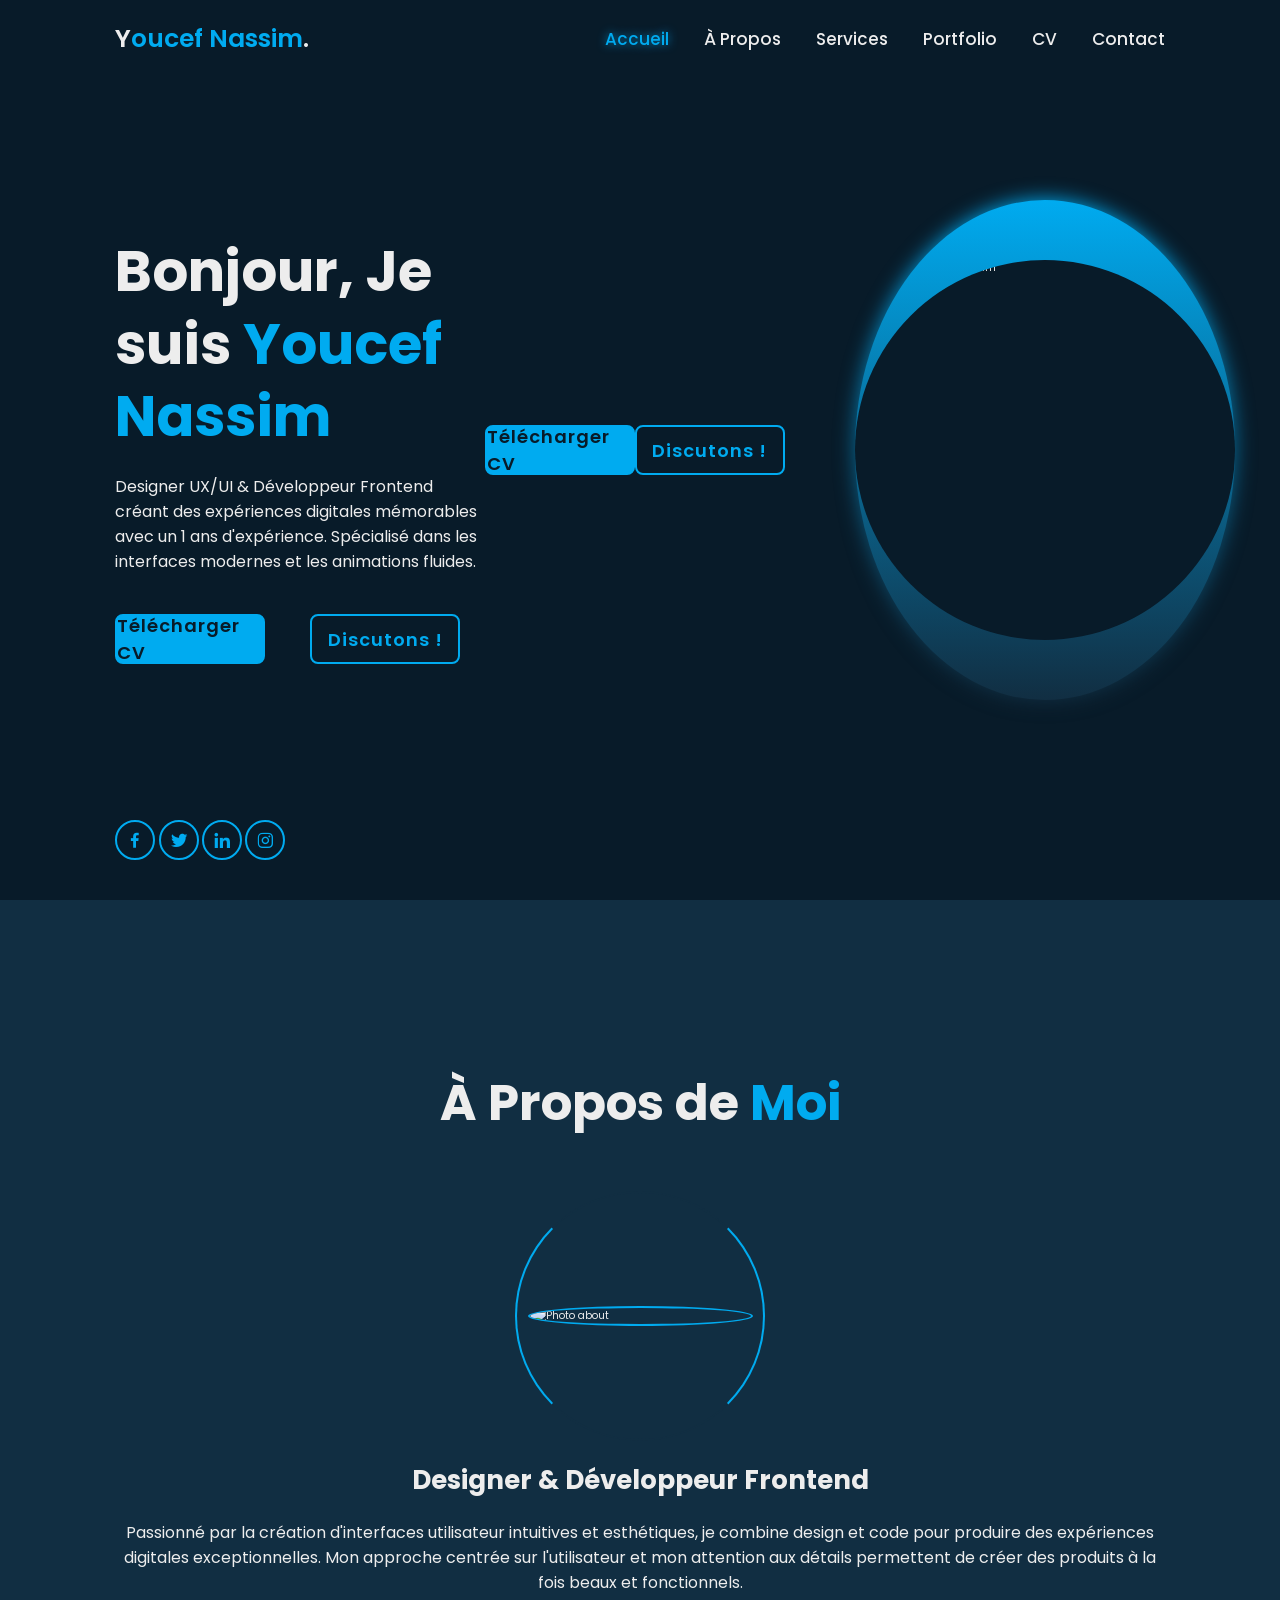
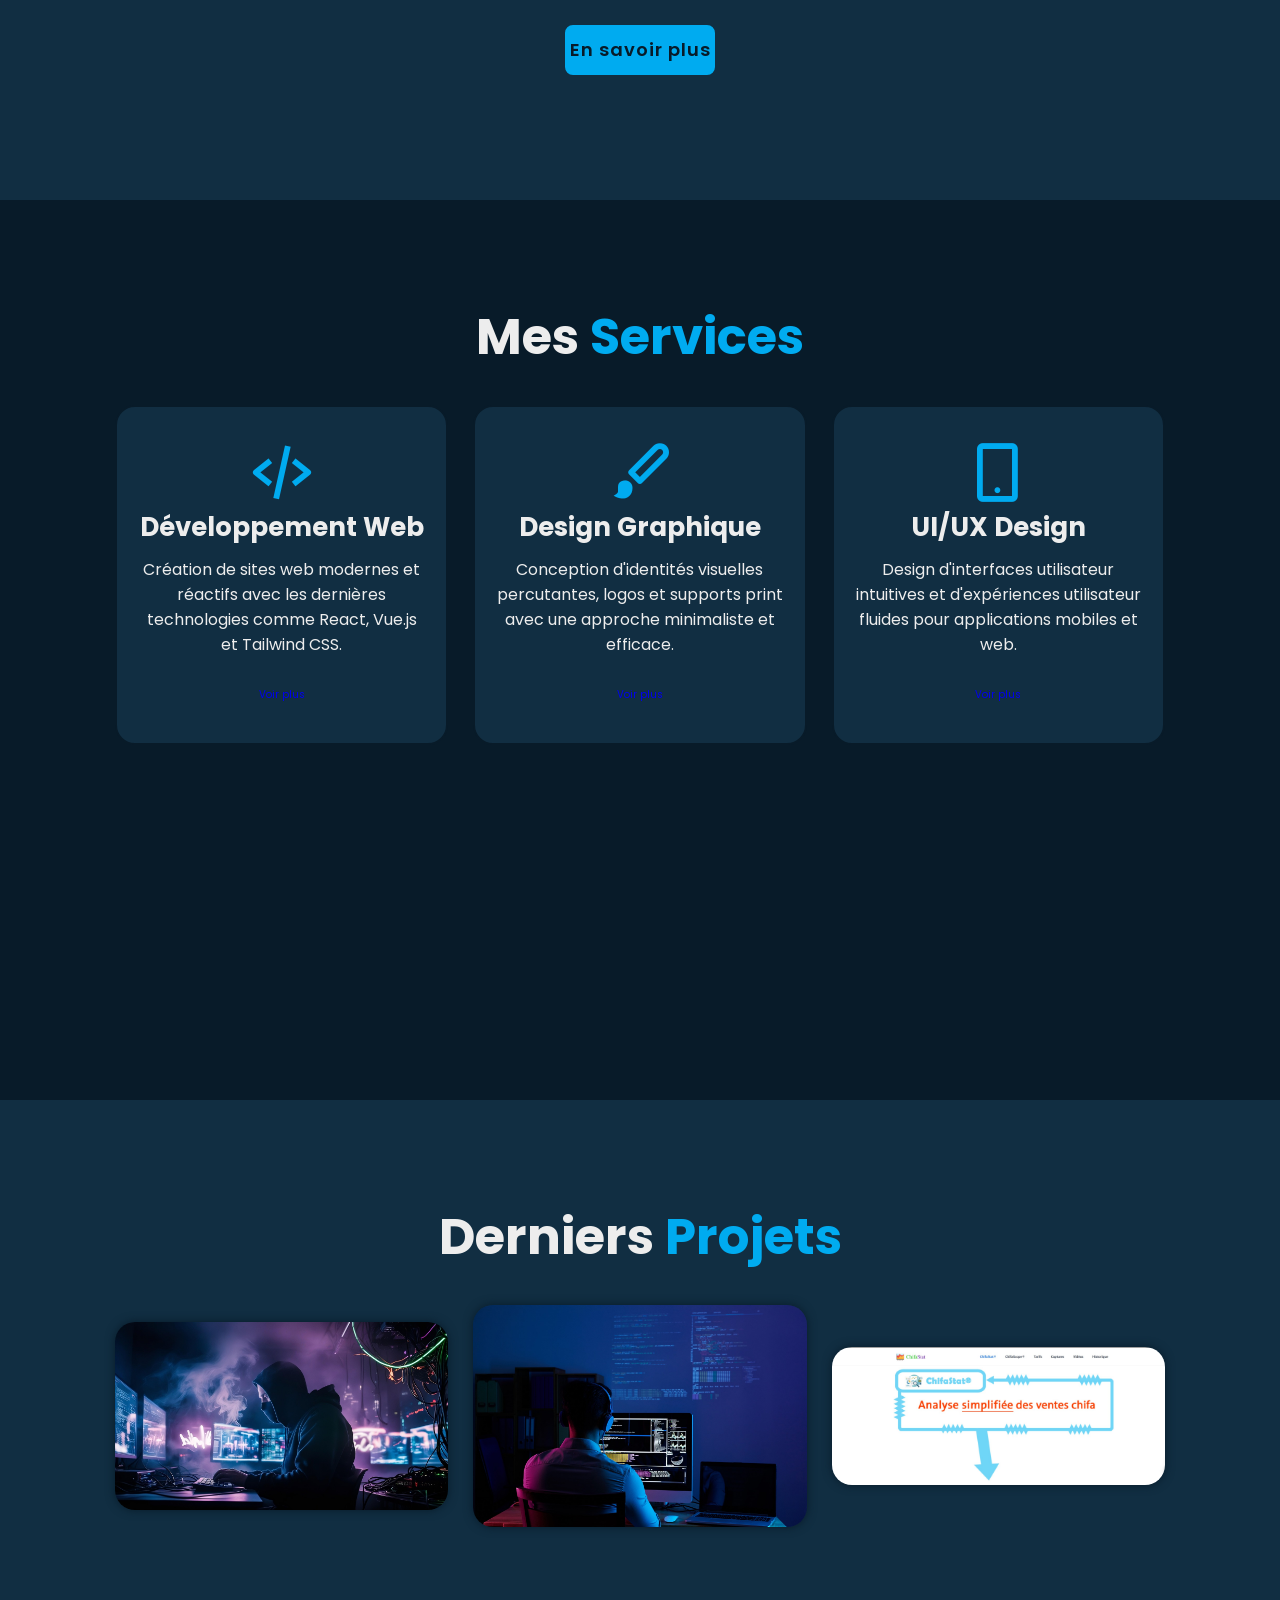
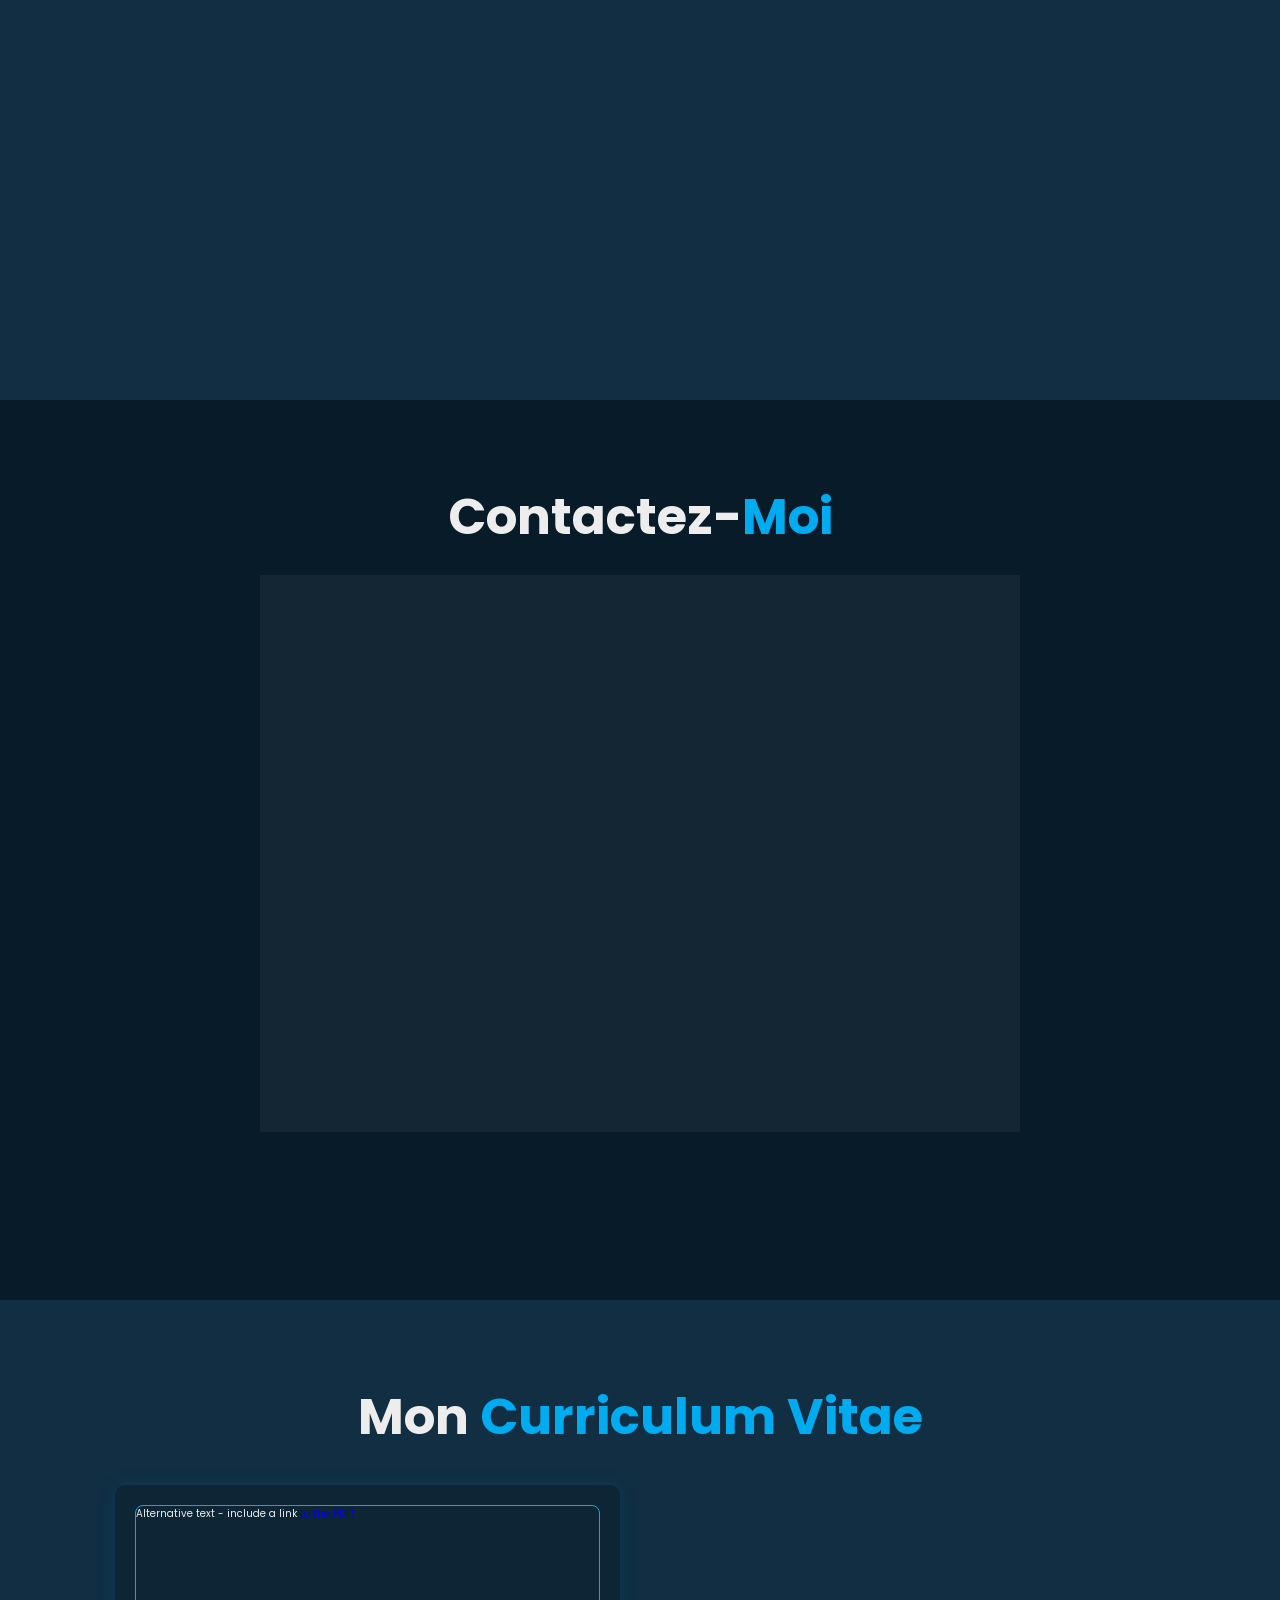
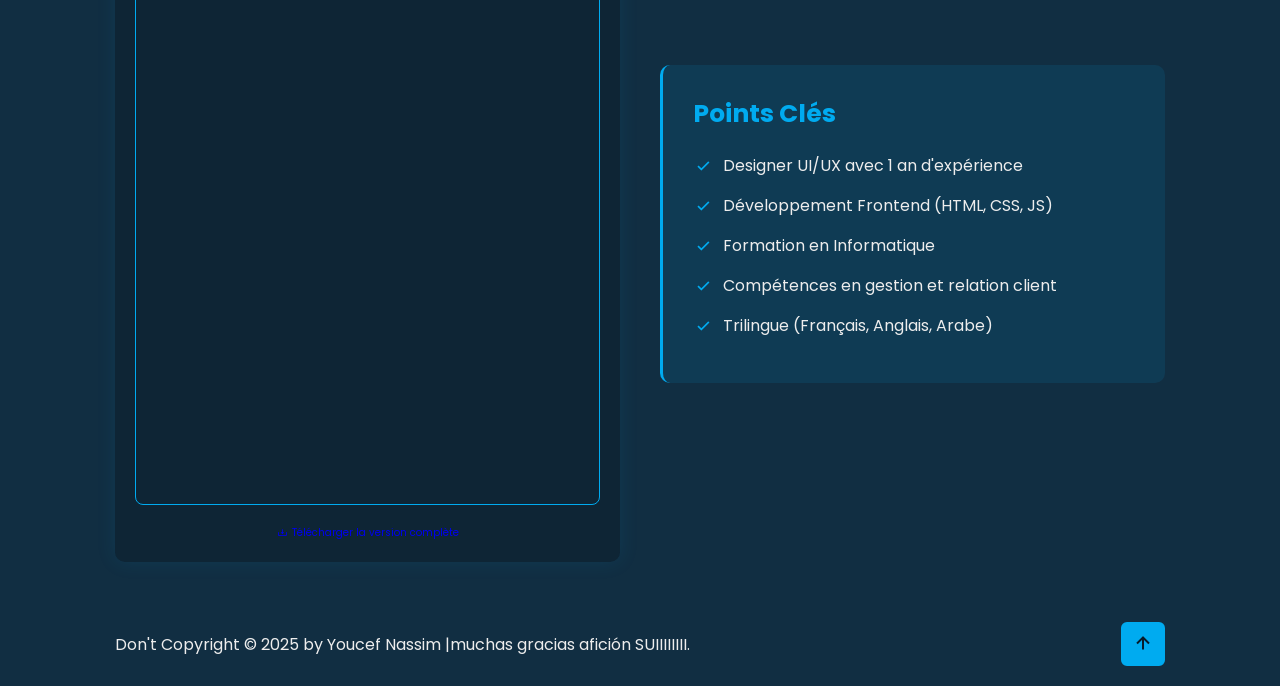
==== Portfolio5/index.html @ 8bac9954 "index.html" ====
<!DOCTYPE html>
<html lang="fr">
<head>
    <meta charset="UTF-8">
    <meta name="viewport" content="width=device-width, initial-scale=1.0">
    <title>Youcef Nassim | Portfolio Créatif</title>
    <link rel="stylesheet" href="https://unpkg.com/boxicons@2.1.4/css/boxicons.min.css">
    <link rel="stylesheet" href="style.css">
</head>
<body>
    <!-- Header -->
    <header class="header">
        <a href="#" class="logo">Y<span>oucef Nassim</span>.</a>

        <i class='bx bx-menu' id="menu-icon"></i>

        <nav class="navbar">
            <a href="#home" class="active">Accueil</a>
            <a href="#about">À Propos</a>
            <a href="#services">Services</a>
            <a href="#portfolio">Portfolio</a>
            <a href="#cv">CV</a>
            <a href="#contact">Contact</a>
        </nav>
    </header>

    <!-- Section Accueil -->
    <section class="home" id="home">
        <div class="home-content">
            <h1>Bonjour, Je suis <span>Youcef Nassim</span></h1>
            <div class="text-animate">
                <h3><span class="multiple-text"></span></h3>
            </div>
            <p>Designer UX/UI & Développeur Frontend créant des expériences digitales mémorables avec un 1 ans d'expérience. Spécialisé dans les interfaces modernes et les animations fluides.</p>
            
            <div class="btn-box">
                <a href="img/CV_Youcef_Nassim.pdf" download class="btn">Télécharger CV</a>
                <a href="#contact" class="btn">Discutons !</a>
            </div>
        </div>

       <div class="btn-box">
                <a href="#" class="btn">Télécharger CV</a>
                <a href="#contact" class="btn">Discutons !</a>
            </div>
        </div>

        <div class="home-sci">
            <a href="https://web.facebook.com/yusuf.nassim.2025/" target="_blank" rel="noopener noreferrer"><i class='bx bxl-facebook'></i></a>
            <a href="https://x.com/youcef5nassim?t=jWttkvWmE7Of-_HBeMR76Q&s=09" target="_blank" rel="noopener noreferrer"><i class='bx bxl-twitter'></i></a>
            <a href="https://www.linkedin.com/in/youcef-nassim-ben-maamar-791244219/" target="_blank" rel="noopener noreferrer"><i class='bx bxl-linkedin'></i></a>
            <a href="https://www.instagram.com/yusuf_5_nassim/" target="_blank" rel="noopener noreferrer"><i class='bx bxl-instagram'></i></a>
        </div>


        <div class="home-img">
            <div class="glowing-circle">
                <span></span>
                <span></span>
                <div class="image">
                    <img src="assets/m1.png" alt="Photo de Youcef Nassim">
                <div>
            </div>
        </div>
    </section>

    <!-- Section À Propos -->
    <section class="about" id="about">
        <h2 class="heading">À Propos de <span>Moi</span></h2>

        <div class="about-img">
            <img src="mon-profile.png" alt="Photo about">
            <span class="circle-spin"></span>
        </div>

        <div class="about-content">
            <h3>Designer & Développeur Frontend</h3>
            <p>Passionné par la création d'interfaces utilisateur intuitives et esthétiques, je combine design et code pour produire des expériences digitales exceptionnelles. Mon approche centrée sur l'utilisateur et mon attention aux détails permettent de créer des produits à la fois beaux et fonctionnels.</p>
            
            <div class="btn-box btns">
                <a href="#" class="btn">En savoir plus</a>
            </div>
        </div>
    </section>

    <!-- Section Services -->
    <section class="services" id="services">
        <h2 class="heading">Mes <span>Services</span></h2>

        <div class="services-container">
            <div class="services-box">
                <i class='bx bx-code-alt'></i>
                <h3>Développement Web</h3>
                <p>Création de sites web modernes et réactifs avec les dernières technologies comme React, Vue.js et Tailwind CSS.</p>
                <a href="#" class="btn">Voir plus</a>
            </div>

            <div class="services-box">
                <i class='bx bxs-paint'></i>
                <h3>Design Graphique</h3>
                <p>Conception d'identités visuelles percutantes, logos et supports print avec une approche minimaliste et efficace.</p>
                <a href="#" class="btn">Voir plus</a>
            </div>

            <div class="services-box">
                <i class='bx bx-mobile-alt'></i>
                <h3>UI/UX Design</h3>
                <p>Design d'interfaces utilisateur intuitives et d'expériences utilisateur fluides pour applications mobiles et web.</p>
                <a href="#" class="btn">Voir plus</a>
            </div>
        </div>
    </section>

    <!-- Section Portfolio -->
    <section class="portfolio" id="portfolio">
        <h2 class="heading">Derniers <span>Projets</span></h2>

        <div class="portfolio-container">
            <div class="portfolio-box">
                <img src="img/2.jpg" alt="Projet 1">
                <div class="portfolio-layer">
                    <h4>Hacker</h4>
                    
                    <a href="#"><i class='bx bx-link-external'></i></a>
                </div>
            </div>

            <div class="portfolio-box">
                <img src="img/3.jpg" alt="Projet 2">
                <div class="portfolio-layer">
                    <h4>Cyber sécurité </h4>
                    <p>photo d'une étude la Cyber sécurité </p>
                    <a href="#"><i class='bx bx-link-external'></i></a>
                </div>
            </div>

            <div class="portfolio-box">
                <img src="img/6.jpg" alt="Projet 3">
                <div class="portfolio-layer">
                    <h4>Chifa stat</h4>
                    <p>Logiciel du getion du stock des produit pharmaceutique.</p>
                    <a href="#"><i class='bx bx-link-external'></i></a>
                </div>
            </div>
        </div>
    </section>

 <!-- Section Contact -->
<section class="contact" id="contact">
    <h2 class="heading">Contactez-<span>Moi</span></h2>

    <form action="#">
        <div class="input-box">
            <div class="input-field">
                <i class='bx bx-user'></i>
                <input type="text" placeholder="Nom Complet" required>
            </div>
            
            <div class="input-field">
                <i class='bx bx-phone'></i>
                <input type="tel" placeholder="Numéro Téléphone">
            </div>
            
            <div class="input-field">
                <i class='bx bx-envelope'></i>
                <input type="email" placeholder="Adresse Email" required>
            </div>
            
            <div class="input-field">
                <i class='bx bx-edit-alt'></i>
                <input type="text" placeholder="Sujet du Message">
            </div>
        </div>

        <div class="textarea-field">
            <i class='bx bx-message-dots'></i>
            <textarea placeholder="Votre Message..." required></textarea>
        </div>

        <div class="btn-box">
            <button type="submit" class="btn">Envoyer Message</button>
        </div>
    </form>
</section>
<!-- Section CV -->
<section class="cv" id="cv">
    <h2 class="heading">Mon <span>Curriculum Vitae</span></h2>
    
    <div class="cv-container">
        <div class="cv-preview">
            <div class="pdf-container">
                <object data="img/CV_Youcef_Nassim.pdf" type="application/pdf" width="100%" height="600px">
                    <p>Alternative text - include a link <a href="img/CV_Youcef_Nassim.pdf">to the PDF!</a></p>
                </object>
            </div>
            <div class="cv-download">
                <a href="img/CV_Youcef_Nassim.pdf" download="CV_Youcef_Nassim.pdf" class="btn">
                    <i class='bx bx-download'></i> Télécharger la version complète
                </a>
            </div>
        </div>
        
        <div class="cv-highlights">
            <h3>Points Clés</h3>
            <ul>
                <li><i class='bx bx-check'></i> Designer UI/UX avec 1 an d'expérience</li>
                <li><i class='bx bx-check'></i> Développement Frontend (HTML, CSS, JS)</li>
                <li><i class='bx bx-check'></i> Formation en Informatique</li>
                <li><i class='bx bx-check'></i> Compétences en gestion et relation client</li>
                <li><i class='bx bx-check'></i> Trilingue (Français, Anglais, Arabe)</li>
            </ul>
        </div>
    </div>
</section>
    <!-- Footer -->
    <footer class="footer">
        <div class="footer-text">
            <p>Don't Copyright &copy; 2025 by Youcef Nassim |muchas gracias afición SUIIIIIIII.</p>
        </div>

        <div class="footer-iconTop">
            <a href="#"><i class='bx bx-up-arrow-alt'></i></a>
        </div>
    </footer>

    <script src="https://unpkg.com/typed.js@2.0.16/dist/typed.umd.js"></script>
    <script src="script.js"></script>
</body>
</html>
---- Portfolio5/style.css ----
/* Importations & Variables */
@import url('https://fonts.googleapis.com/css2?family=Poppins:wght@300;400;500;600;700;800;900&display=swap');

:root {
    --bg-color: #081b29;
    --second-bg-color: #112e42;
    --text-color: #ededed;
    --main-color: #00abf0;
    --neon-effect: 0 0 10px rgba(0, 171, 240, 0.8);
}

* {
    margin: 0;
    padding: 0;
    box-sizing: border-box;
    font-family: 'Poppins', sans-serif;
    text-decoration: none;
    list-style: none;
    scroll-behavior: smooth;
}

html {
    font-size: 62.5%;
    overflow-x: hidden;
}

body {
    background: var(--bg-color);
    color: var(--text-color);
}

/* Header */
.header {
    position: fixed;
    top: 0;
    left: 0;
    width: 100%;
    padding: 2rem 9%;
    background: transparent;
    display: flex;
    justify-content: space-between;
    align-items: center;
    z-index: 100;
    transition: .3s;
}

.header.sticky {
    background: var(--bg-color);
    box-shadow: 0 .1rem 1rem rgba(0, 0, 0, .2);
}

.logo {
    font-size: 2.5rem;
    color: var(--text-color);
    font-weight: 600;
}

.logo span {
    color: var(--main-color);
}

.navbar {
    display: flex;
    gap: 3.5rem;
}

.navbar a {
    font-size: 1.7rem;
    color: var(--text-color);
    font-weight: 500;
    transition: .3s;
}

.navbar a:hover,
.navbar a.active {
    color: var(--main-color);
    text-shadow: var(--neon-effect);
}

#menu-icon {
    font-size: 3.6rem;
    color: var(--text-color);
    cursor: pointer;
    display: none;
}

/* Section Accueil */
.home {
    display: flex;
    align-items: center;
    padding: 0 9%;
    min-height: 100vh;
    background: url('assets/home-bg.jpg') no-repeat;
    background-size: cover;
    background-position: center;
}

.home-content {
    max-width: 60rem;
    z-index: 99;
}

.home-content h1 {
    font-size: 5.6rem;
    font-weight: 700;
    line-height: 1.3;
}

.home-content h1 span {
    color: var(--main-color);
}

.text-animate {
    position: relative;
    width: 32.8rem;
}

.text-animate h3 {
    font-size: 3.2rem;
    font-weight: 700;
    color: transparent;
    -webkit-text-stroke: .7px var(--main-color);
}

.home-content p {
    font-size: 1.6rem;
    margin: 2rem 0 4rem;
}

.btn-box {
    position: relative;
    display: flex;
    justify-content: space-between;
    width: 34.5rem;
    height: 5rem;
}

.btn-box .btn {
    position: relative;
    display: inline-flex;
    justify-content: center;
    align-items: center;
    width: 15rem;
    height: 100%;
    background: var(--main-color);
    border: .2rem solid var(--main-color);
    border-radius: .8rem;
    font-size: 1.8rem;
    font-weight: 600;
    letter-spacing: .1rem;
    color: var(--bg-color);
    z-index: 1;
    overflow: hidden;
    transition: .5s;
}

.btn-box .btn:hover {
    color: var(--main-color);
}

.btn-box .btn:nth-child(2) {
    background: transparent;
    color: var(--main-color);
}

.btn-box .btn:nth-child(2):hover {
    color: var(--bg-color);
}

.btn-box .btn:nth-child(2)::before {
    background: var(--main-color);
}

.btn-box .btn::before {
    content: '';
    position: absolute;
    top: 0;
    left: 0;
    width: 0;
    height: 100%;
    background: var(--bg-color);
    z-index: -1;
    transition: .5s;
}

.btn-box .btn:hover::before {
    width: 100%;
}

.home-sci {
    position: absolute;
    bottom: 4rem;
    width: 170px;
    display: flex;
    justify-content: space-between;
}

.home-sci a {
    position: relative;
    display: inline-flex;
    justify-content: center;
    align-items: center;
    width: 40px;
    height: 40px;
    background: transparent;
    border: .2rem solid var(--main-color);
    border-radius: 50%;
    font-size: 20px;
    color: var(--main-color);
    z-index: 1;
    overflow: hidden;
    transition: .5s;
}

.home-sci a:hover {
    color: var(--bg-color);
}

.home-sci a::before {
    content: '';
    position: absolute;
    top: 0;
    left: 0;
    width: 0;
    height: 100%;
    background: var(--main-color);
    z-index: -1;
    transition: .5s;
}

.home-sci a:hover::before {
    width: 100%;
}

.home-img {
    position: relative;
    right: -7rem;
    width: 500px;
    height: 500px;
    border-radius: 50%;
    display: flex;
    justify-content: center;
    align-items: center;
}

.home-img .glowing-circle {
    position: relative;
    width: 100%;
    height: 100%;
    border-radius: 50%;
    display: flex;
    justify-content: center;
    align-items: center;
}

.home-img .glowing-circle::after {
    content: '';
    position: absolute;
    width: 380px;
    height: 380px;
    background: var(--bg-color);
    border-radius: 50%;
}

.glowing-circle span {
    position: absolute;
    width: 100%;
    height: 100%;
    background: linear-gradient(var(--main-color), var(--second-bg-color));
    border-radius: 50%;
    animation: rotate 4s linear infinite;
}

.glowing-circle span:nth-child(1) {
    filter: blur(10px);
}

@keyframes rotate {
    0% {
        transform: rotate(0deg);
    }
    100% {
        transform: rotate(360deg);
    }
}

.image {
    position: relative;
    width: 380px;
    height: 380px;
    border-radius: 50%;
    z-index: 1;
    overflow: hidden;
}

.image img {
    position: absolute;
    top: 0;
    left: 0;
    width: 100%;
    height: 100%;
    object-fit: cover;
}

/* Sections communes */
section {
    min-height: 100vh;
    padding: 10rem 9% 2rem;
}

.heading {
    font-size: 5rem;
    margin-bottom: 3rem;
    text-align: center;
}

.heading span {
    color: var(--main-color);
}

/* Section À Propos */
.about {
    display: flex;
    justify-content: center;
    align-items: center;
    flex-direction: column;
    gap: 2rem;
    background: var(--second-bg-color);
    padding-bottom: 6rem;
}

.about-img {
    position: relative;
    width: 25rem;
    height: 25rem;
    border-radius: 50%;
    display: flex;
    justify-content: center;
    align-items: center;
}

.about-img img {
    width: 90%;
    border-radius: 50%;
    border: .2rem solid var(--main-color);
}

.about-img .circle-spin {
    position: absolute;
    top: 50%;
    left: 50%;
    transform: translate(-50%, -50%) rotate(0);
    width: 100%;
    height: 100%;
    border-radius: 50%;
    border-top: .2rem solid var(--second-bg-color);
    border-bottom: .2rem solid var(--second-bg-color);
    border-left: .2rem solid var(--main-color);
    border-right: .2rem solid var(--main-color);
    animation: aboutSpinner 8s linear infinite;
}

@keyframes aboutSpinner {
    100% {
        transform: translate(-50%, -50%) rotate(360deg);
    }
}

.about-content {
    text-align: center;
}

.about-content h3 {
    font-size: 2.6rem;
}

.about-content p {
    font-size: 1.6rem;
    margin: 2rem 0 3rem;
}

.btn-box.btns {
    display: inline-block;
    width: 15rem;
}

/* Section Services */
.services {
    background: var(--bg-color);
}

.services-container {
    display: grid;
    grid-template-columns: repeat(3, 1fr);
    align-items: center;
    gap: 2.5rem;
}

.services-box {
    background: var(--second-bg-color);
    padding: 3rem 2rem 4rem;
    border-radius: 2rem;
    text-align: center;
    border: .2rem solid var(--bg-color);
    transition: .5s ease;
}

.services-box:hover {
    border-color: var(--main-color);
    transform: scale(1.02);
}

.services-box i {
    font-size: 7rem;
    color: var(--main-color);
}

.services-box h3 {
    font-size: 2.6rem;
}

.services-box p {
    font-size: 1.6rem;
    margin: 1rem 0 3rem;
}

/* Section Portfolio */
.portfolio {
    background: var(--second-bg-color);
}

.portfolio-container {
    display: grid;
    grid-template-columns: repeat(3, 1fr);
    align-items: center;
    gap: 2.5rem;
}

.portfolio-box {
    position: relative;
    border-radius: 2rem;
    box-shadow: 0 0 1rem var(--bg-color);
    overflow: hidden;
    display: flex;
}

.portfolio-box img {
    width: 100%;
    transition: .5s ease;
}

.portfolio-box:hover img {
    transform: scale(1.1);
}

.portfolio-box .portfolio-layer {
    position: absolute;
    bottom: 0;
    left: 0;
    width: 100%;
    height: 100%;
    background: linear-gradient(rgba(0, 0, 0, .1), var(--main-color));
    display: flex;
    justify-content: center;
    align-items: center;
    flex-direction: column;
    text-align: center;
    padding: 0 4rem;
    transform: translateY(100%);
    transition: .5s ease;
}

.portfolio-box:hover .portfolio-layer {
    transform: translateY(0);
}

.portfolio-layer h4 {
    font-size: 3rem;
}

.portfolio-layer p {
    font-size: 1.6rem;
    margin: .3rem 0 1rem;
}

.portfolio-layer a {
    display: inline-flex;
    justify-content: center;
    align-items: center;
    width: 5rem;
    height: 5rem;
    background: var(--text-color);
    border-radius: 50%;
}

.portfolio-layer a i {
    font-size: 2rem;
    color: var(--second-bg-color);
}

/* Section Contact */
.contact {
    background: var(--bg-color);
    padding: 8rem 9% 4rem;
}

.contact form {
    max-width: 70rem;
    margin: 0 auto;
    background: rgba(255, 255, 255, 0.05);
    padding: 3rem;
    border-radius: 1.5rem;
    box-shadow: 0 0 2rem rgba(0, 171, 240, 0.1);
    backdrop-filter: blur(10px);
    border: 1px solid rgba(0, 171, 240, 0.2);
}

.contact .heading {
    margin-bottom: 5rem;
}

.contact .input-box {
    display: grid;
    grid-template-columns: repeat(2, 1fr);
    gap: 2rem;
    margin-bottom: 2rem;
}

.contact .input-field {
    position: relative;
}

.contact .input-field input {
    width: 100%;
    padding: 1.8rem 1.8rem 1.8rem 5rem;
    font-size: 1.6rem;
    color: var(--text-color);
    background: rgba(17, 46, 66, 0.7);
    border: 2px solid rgba(0, 171, 240, 0.3);
    border-radius: 1rem;
    outline: none;
    transition: all 0.3s ease;
}

.contact .input-field input:focus {
    border-color: var(--main-color);
    box-shadow: 0 0 1.5rem rgba(0, 171, 240, 0.4);
    background: rgba(17, 46, 66, 0.9);
}

.contact .input-field i {
    position: absolute;
    left: 2rem;
    top: 50%;
    transform: translateY(-50%);
    font-size: 2rem;
    color: var(--main-color);
}

.contact .textarea-field {
    position: relative;
    margin-bottom: 3rem;
}

.contact .textarea-field textarea {
    width: 100%;
    padding: 1.8rem 1.8rem 1.8rem 5rem;
    font-size: 1.6rem;
    color: var(--text-color);
    background: rgba(17, 46, 66, 0.7);
    border: 2px solid rgba(0, 171, 240, 0.3);
    border-radius: 1rem;
    resize: none;
    min-height: 18rem;
    outline: none;
    transition: all 0.3s ease;
}

.contact .textarea-field textarea:focus {
    border-color: var(--main-color);
    box-shadow: 0 0 1.5rem rgba(0, 171, 240, 0.4);
    background: rgba(17, 46, 66, 0.9);
}

.contact .textarea-field i {
    position: absolute;
    left: 2rem;
    top: 2rem;
    font-size: 2rem;
    color: var(--main-color);
}

.contact .btn-box {
    display: flex;
    justify-content: center;
}

.contact .btn {
    padding: 1.5rem 5rem;
    font-size: 1.8rem;
    background: var(--main-color);
    color: var(--bg-color);
    border-radius: 1rem;
    transition: all 0.3s ease;
    border: none;
    cursor: pointer;
}

.contact .btn:hover {
    background: transparent;
    color: var(--main-color);
    box-shadow: 0 0 2rem var(--main-color);
    transform: translateY(-5px);
}

/* Responsive */
@media (max-width: 768px) {
    .contact .input-box {
        grid-template-columns: 1fr;
    }
    
    .contact form {
        padding: 2rem;
    }
}


/* Footer */
.footer {
    display: flex;
    justify-content: space-between;
    align-items: center;
    flex-wrap: wrap;
    padding: 2rem 9%;
    background: var(--second-bg-color);
}

.footer-text p {
    font-size: 1.6rem;
}

.footer-iconTop a {
    position: relative;
    display: inline-flex;
    justify-content: center;
    align-items: center;
    padding: .8rem;
    background: var(--main-color);
    border: .2rem solid var(--main-color);
    border-radius: .6rem;
    z-index: 1;
    overflow: hidden;
}

.footer-iconTop a::before {
    content: '';
    position: absolute;
    top: 0;
    left: 0;
    width: 0;
    height: 100%;
    background: var(--second-bg-color);
    z-index: -1;
    transition: .5s;
}

.footer-iconTop a:hover::before {
    width: 100%;
}

.footer-iconTop a i {
    font-size: 2.4rem;
    color: var(--bg-color);
    transition: .5s;
}

.footer-iconTop a:hover i {
    color: var(--main-color);
}

/* Responsive */
@media (max-width: 1200px) {
    html {
        font-size: 55%;
    }
}

@media (max-width: 991px) {
    .header {
        padding: 2rem 4%;
    }

    section {
        padding: 10rem 4% 2rem;
    }

    .home {
        padding: 0 4%;
    }

    .footer {
        padding: 2rem 4%;
    }
}

@media (max-width: 768px) {
    #menu-icon {
        display: block;
    }

    .navbar {
        position: absolute;
        top: 100%;
        left: -100%;
        width: 100%;
        padding: 1rem 4%;
        background: var(--bg-color);
        box-shadow: 0 .5rem 1rem rgba(0, 0, 0, .2);
        transition: .25s ease;
        transition-delay: .25s;
    }

    .navbar.active {
        left: 0;
        transition-delay: 0s;
    }

    .navbar a {
        display: block;
        font-size: 2rem;
        margin: 3rem 0;
    }

    .home-content h1 {
        font-size: 5rem;
    }

    .home-img {
        width: 350px;
        height: 350px;
    }

    .image {
        width: 300px;
        height: 300px;
    }

    .services-container,
    .portfolio-container {
        grid-template-columns: repeat(2, 1fr);
    }
}

@media (max-width: 617px) {
    .services-container,
    .portfolio-container {
        grid-template-columns: 1fr;
    }

    .home-img {
        width: 300px;
        height: 300px;
    }

    .image {
        width: 250px;
        height: 250px;
    }
}

@media (max-width: 450px) {
    html {
        font-size: 50%;
    }

    .contact form .input-box input {
        width: 100%;
    }

    .home-img {
        width: 250px;
        height: 250px;
    }

    .image {
        width: 200px;
        height: 200px;
    }
}

@media (max-width: 365px) {
    .home-img {
        width: 220px;
        height: 220px;
    }

    .image {
        width: 180px;
        height: 180px;
    }

    .footer {
        flex-direction: column-reverse;
    }

    .footer p {
        text-align: center;
        margin-top: 2rem;
    }
}
/* Section CV */
.cv {
    background: var(--second-bg-color);
    padding: 8rem 9% 4rem;
}

.cv-container {
    display: grid;
    grid-template-columns: 1fr 1fr;
    gap: 4rem;
    align-items: center;
}

.cv-preview {
    background: rgba(0, 0, 0, 0.2);
    border-radius: 1rem;
    padding: 2rem;
    box-shadow: 0 0 2rem rgba(0, 171, 240, 0.1);
}

.cv-preview embed {
    border-radius: 0.5rem;
    margin-bottom: 2rem;
    border: 1px solid rgba(0, 171, 240, 0.3);
}

.cv-highlights {
    background: rgba(0, 171, 240, 0.1);
    padding: 3rem;
    border-radius: 1rem;
    border-left: 3px solid var(--main-color);
}

.cv-highlights h3 {
    font-size: 2.5rem;
    margin-bottom: 2rem;
    color: var(--main-color);
}

.cv-highlights ul {
    list-style: none;
}

.cv-highlights li {
    margin-bottom: 1.5rem;
    font-size: 1.6rem;
    display: flex;
    align-items: center;
    gap: 1rem;
}

.cv-highlights i {
    color: var(--main-color);
    font-size: 2rem;
}

.cv-download {
    text-align: center;
}

.cv-download .btn {
    display: inline-flex;
    align-items: center;
    gap: 0.5rem;
}

@media (max-width: 768px) {
    .cv-container {
        grid-template-columns: 1fr;
    }
}
/* Section CV */
.cv {
    background: var(--second-bg-color);
    padding: 8rem 9% 4rem;
}

.cv-container {
    display: grid;
    grid-template-columns: 1fr 1fr;
    gap: 4rem;
    align-items: center;
}

.pdf-container {
    height: 600px;
    border: 1px solid var(--main-color);
    border-radius: 8px;
    overflow: hidden;
    margin-bottom: 2rem;
}

.cv-download {
    text-align: center;
}

.cv-highlights {
    background: rgba(0, 171, 240, 0.1);
    padding: 3rem;
    border-radius: 1rem;
    border-left: 3px solid var(--main-color);
}

.cv-highlights h3 {
    font-size: 2.5rem;
    margin-bottom: 2rem;
    color: var(--main-color);
}

.cv-highlights ul {
    list-style: none;
}

.cv-highlights li {
    margin-bottom: 1.5rem;
    font-size: 1.6rem;
    display: flex;
    align-items: center;
    gap: 1rem;
}

@media (max-width: 768px) {
    .cv-container {
        grid-template-columns: 1fr;
    }
    
    .pdf-container {
        height: 400px;
    }
}
.cv-image {
    width: 100%;
    border: 1px solid var(--main-color);
    border-radius: 8px;
    margin-bottom: 2rem;
    box-shadow: 0 4px 15px rgba(0, 171, 240, 0.2);
}
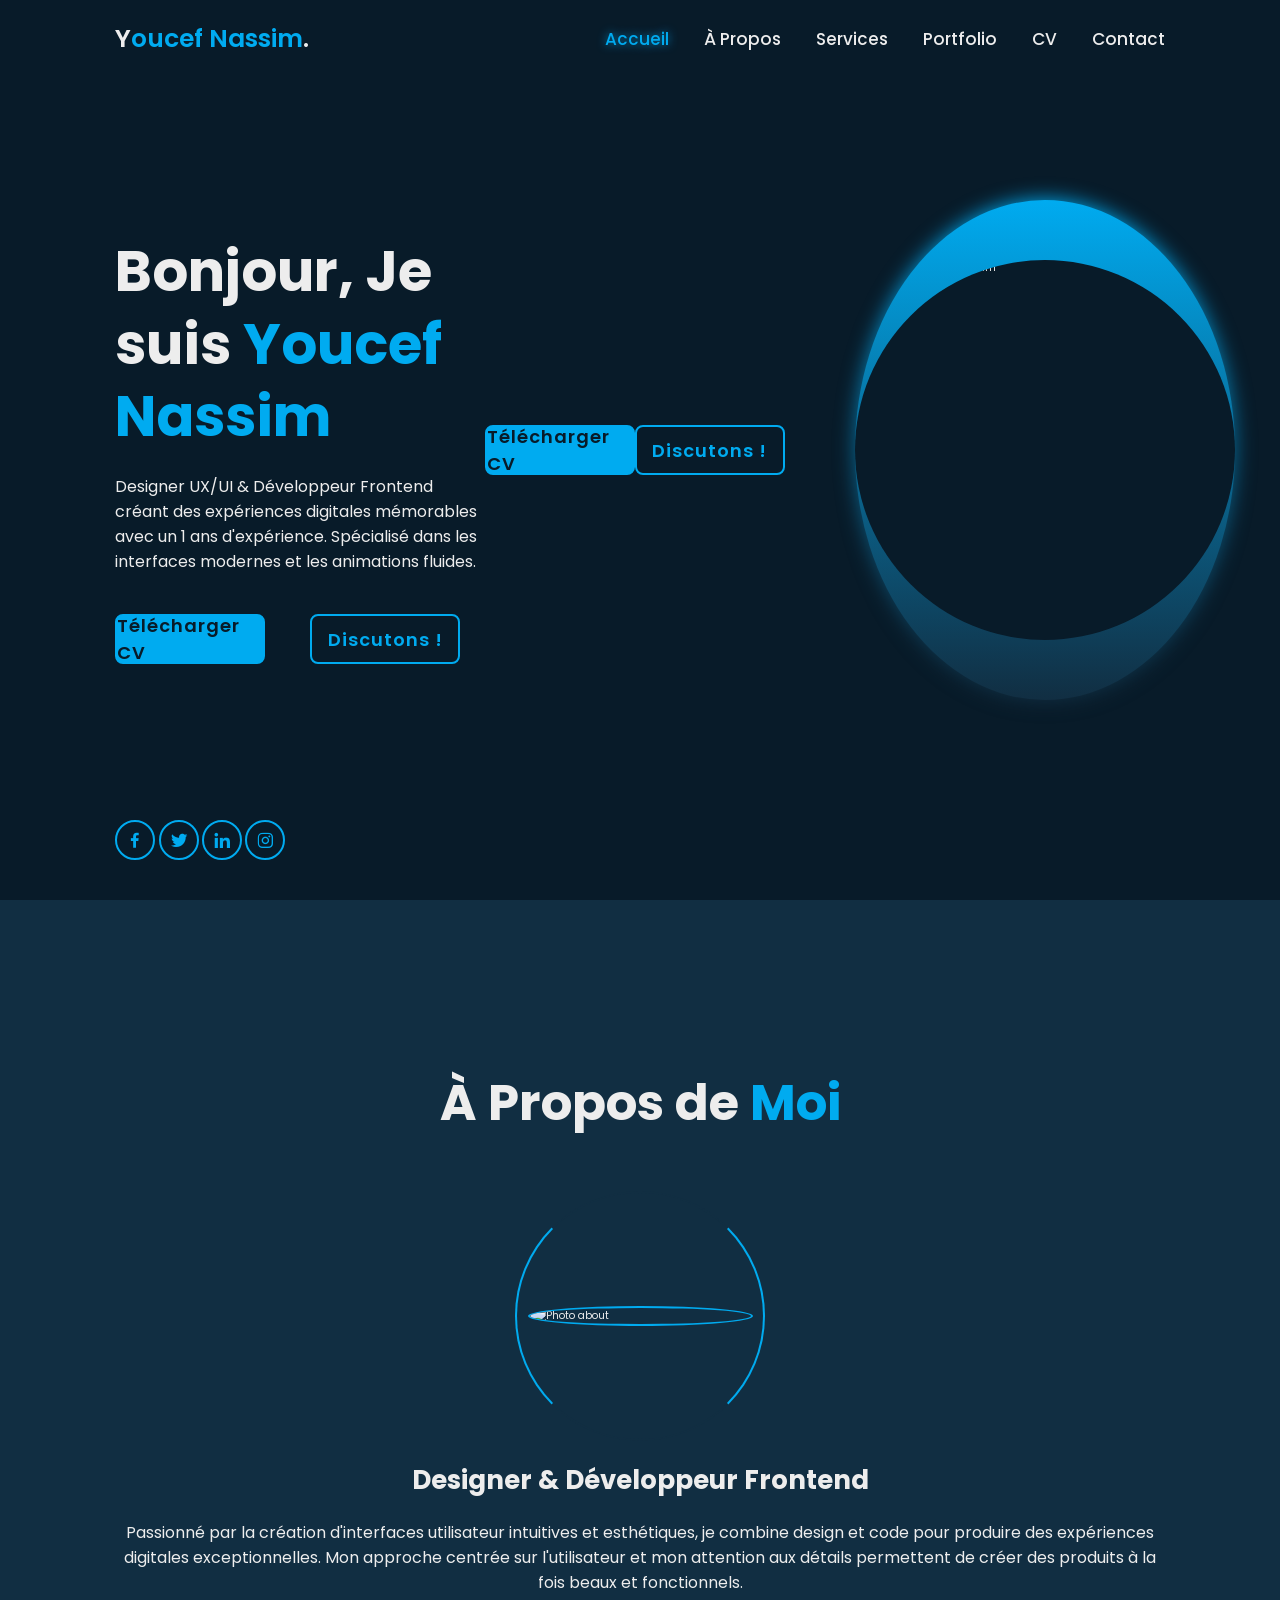
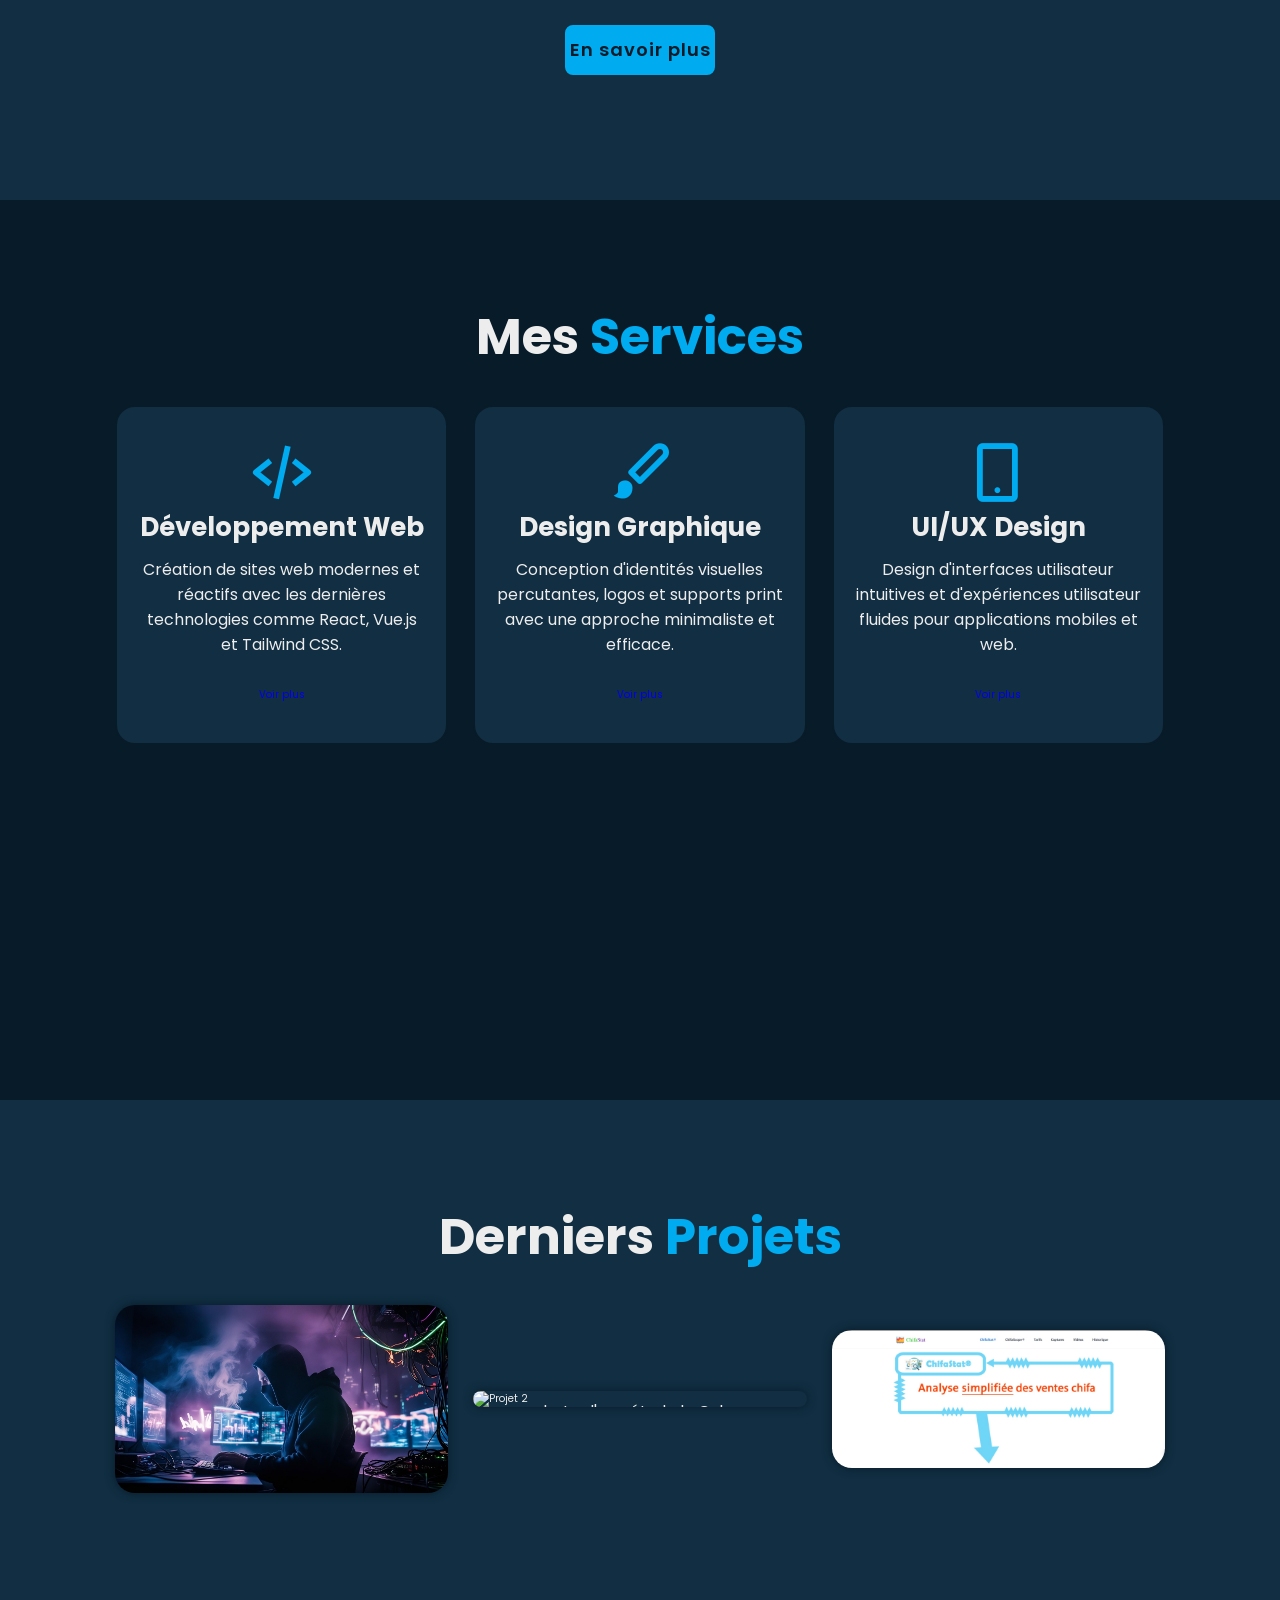
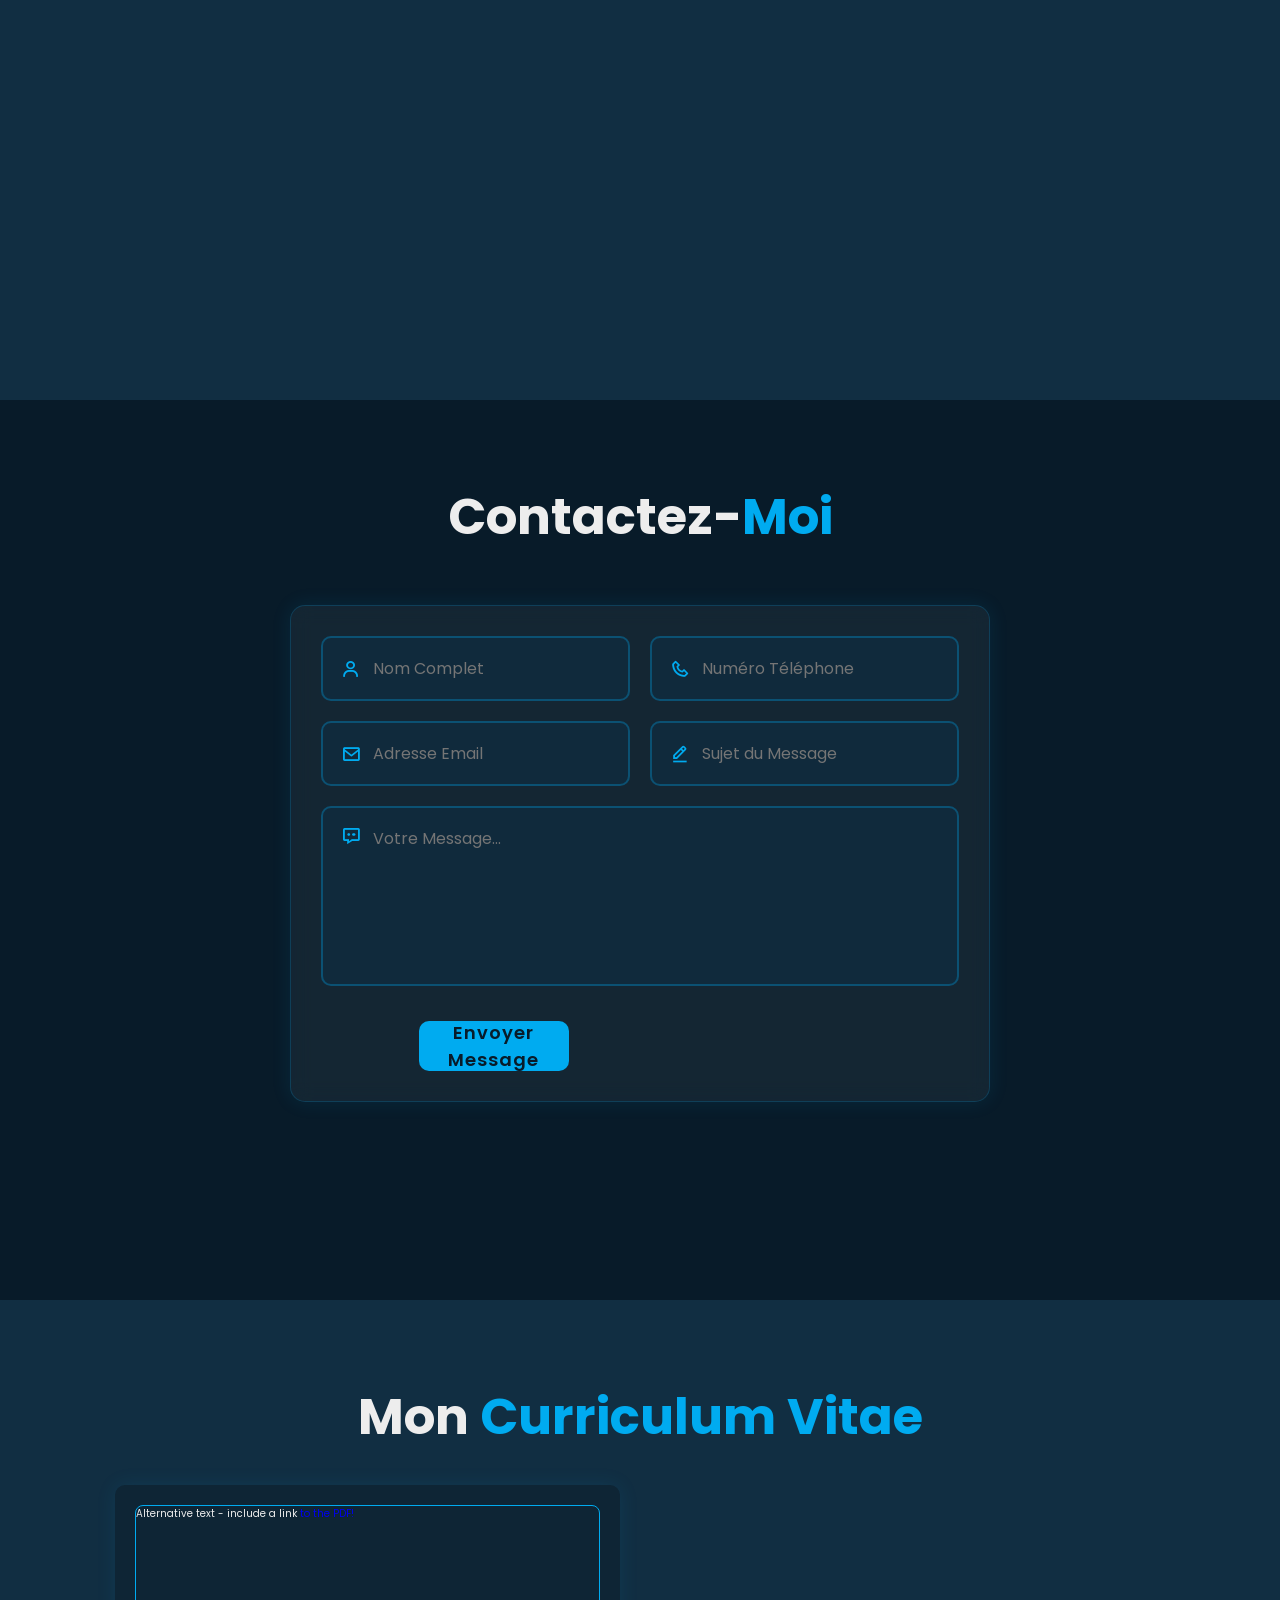
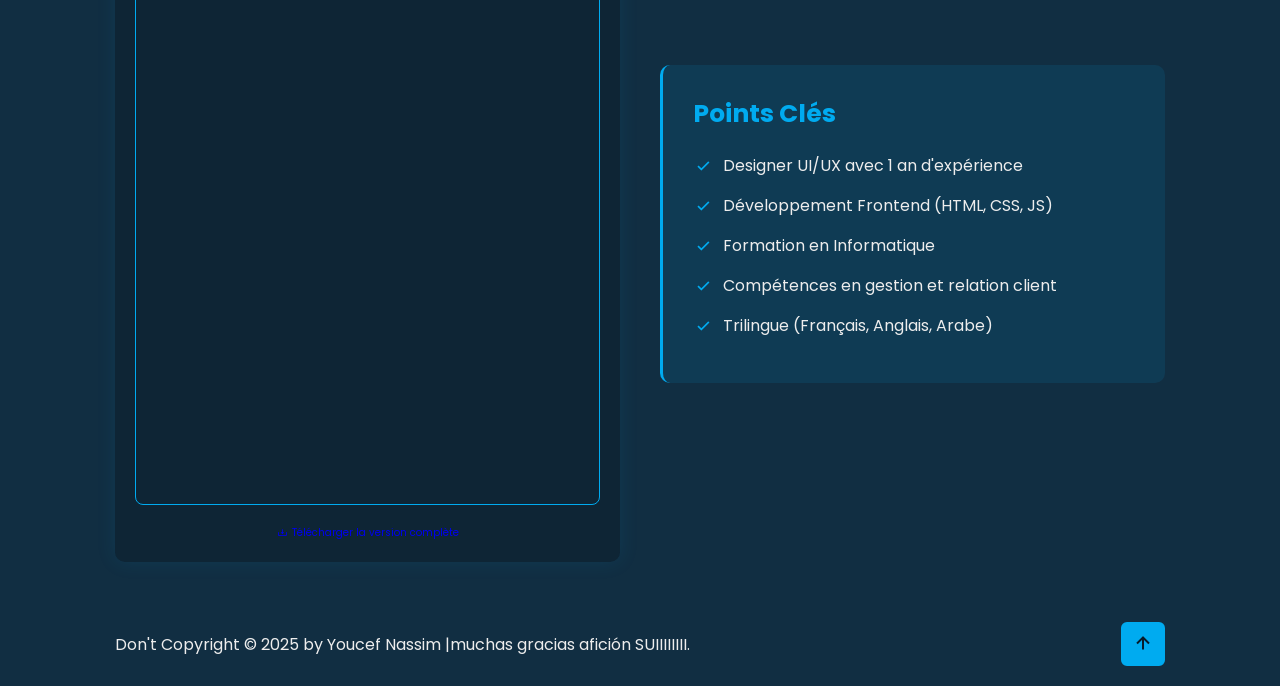
==== commit 42637c5c: "index.html" ====
--- a/Portfolio5/index.html
+++ b/Portfolio5/index.html
@@ -126,7 +126,7 @@
             </div>
 
             <div class="portfolio-box">
-                <img src="img/3.jpg" alt="Projet 2">
+                <img src="3.jpg" alt="Projet 2">
                 <div class="portfolio-layer">
                     <h4>Cyber sécurité </h4>
                     <p>photo d'une étude la Cyber sécurité </p>
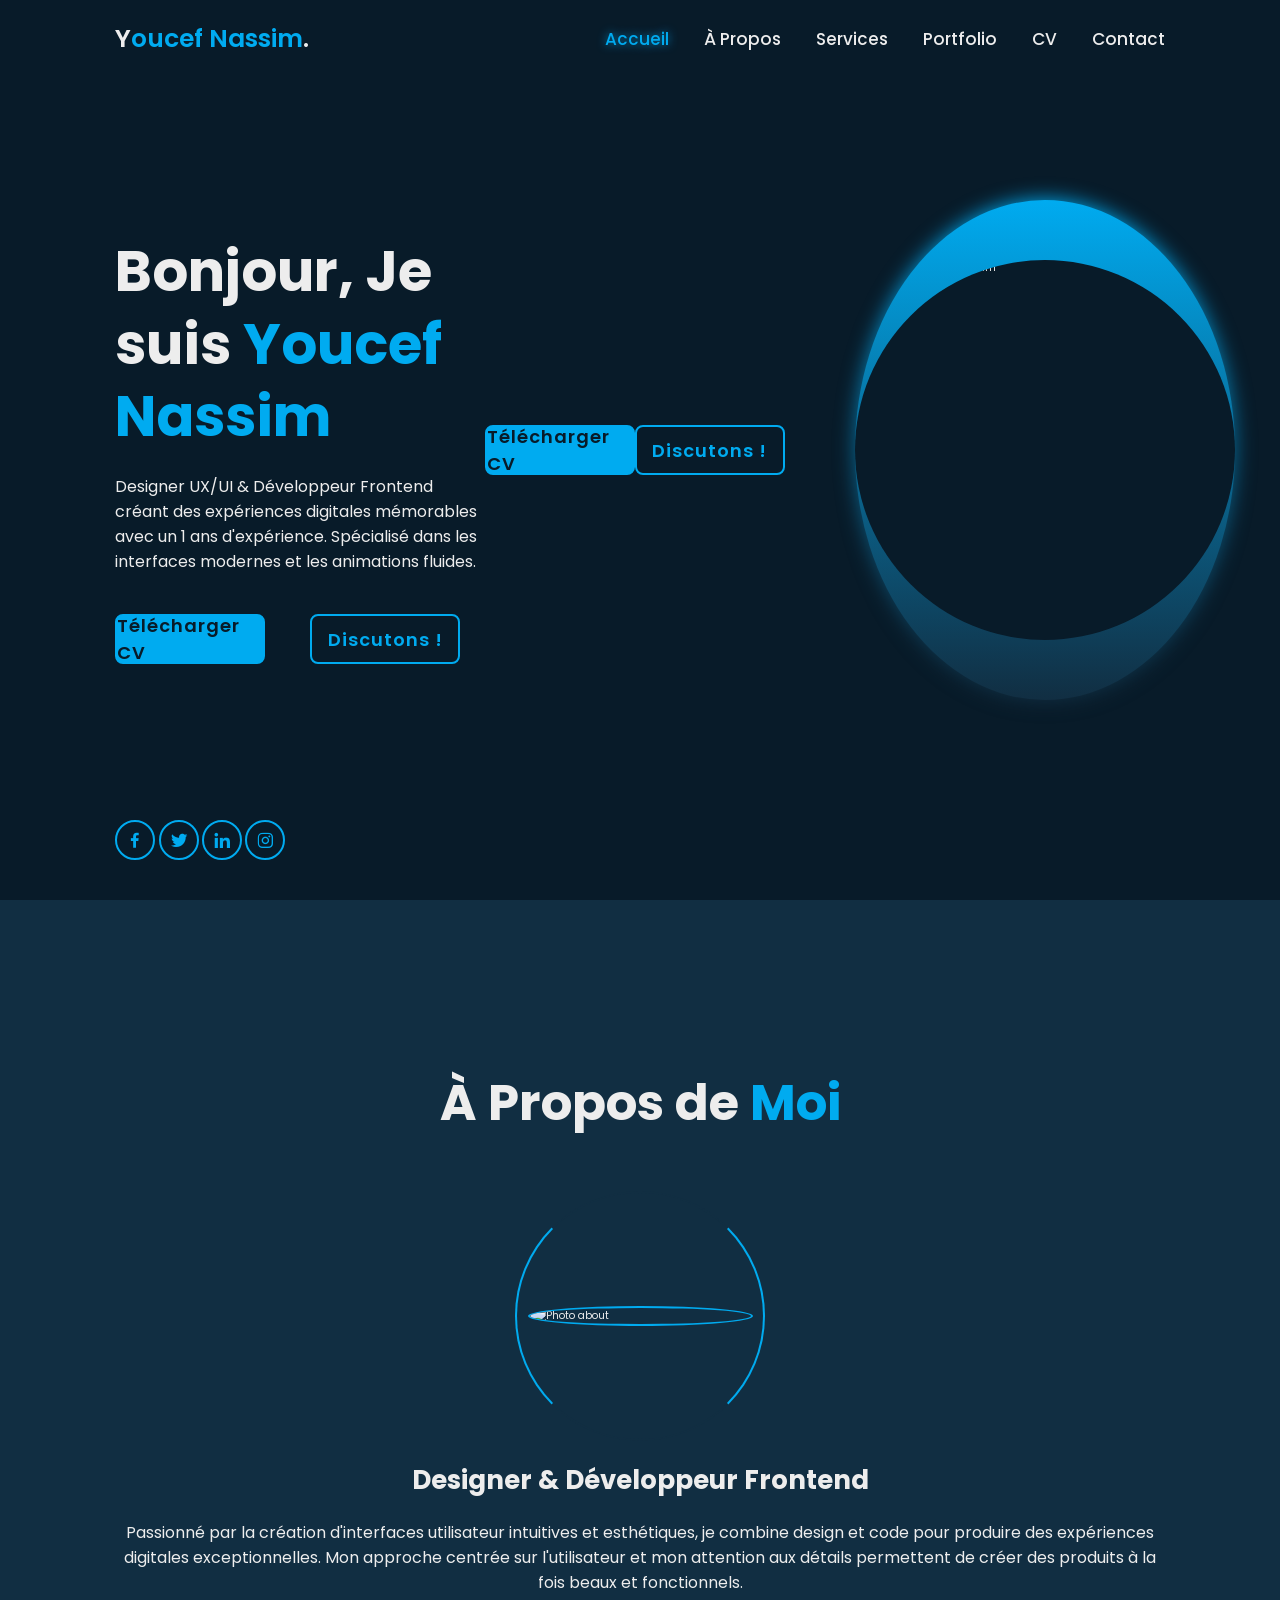
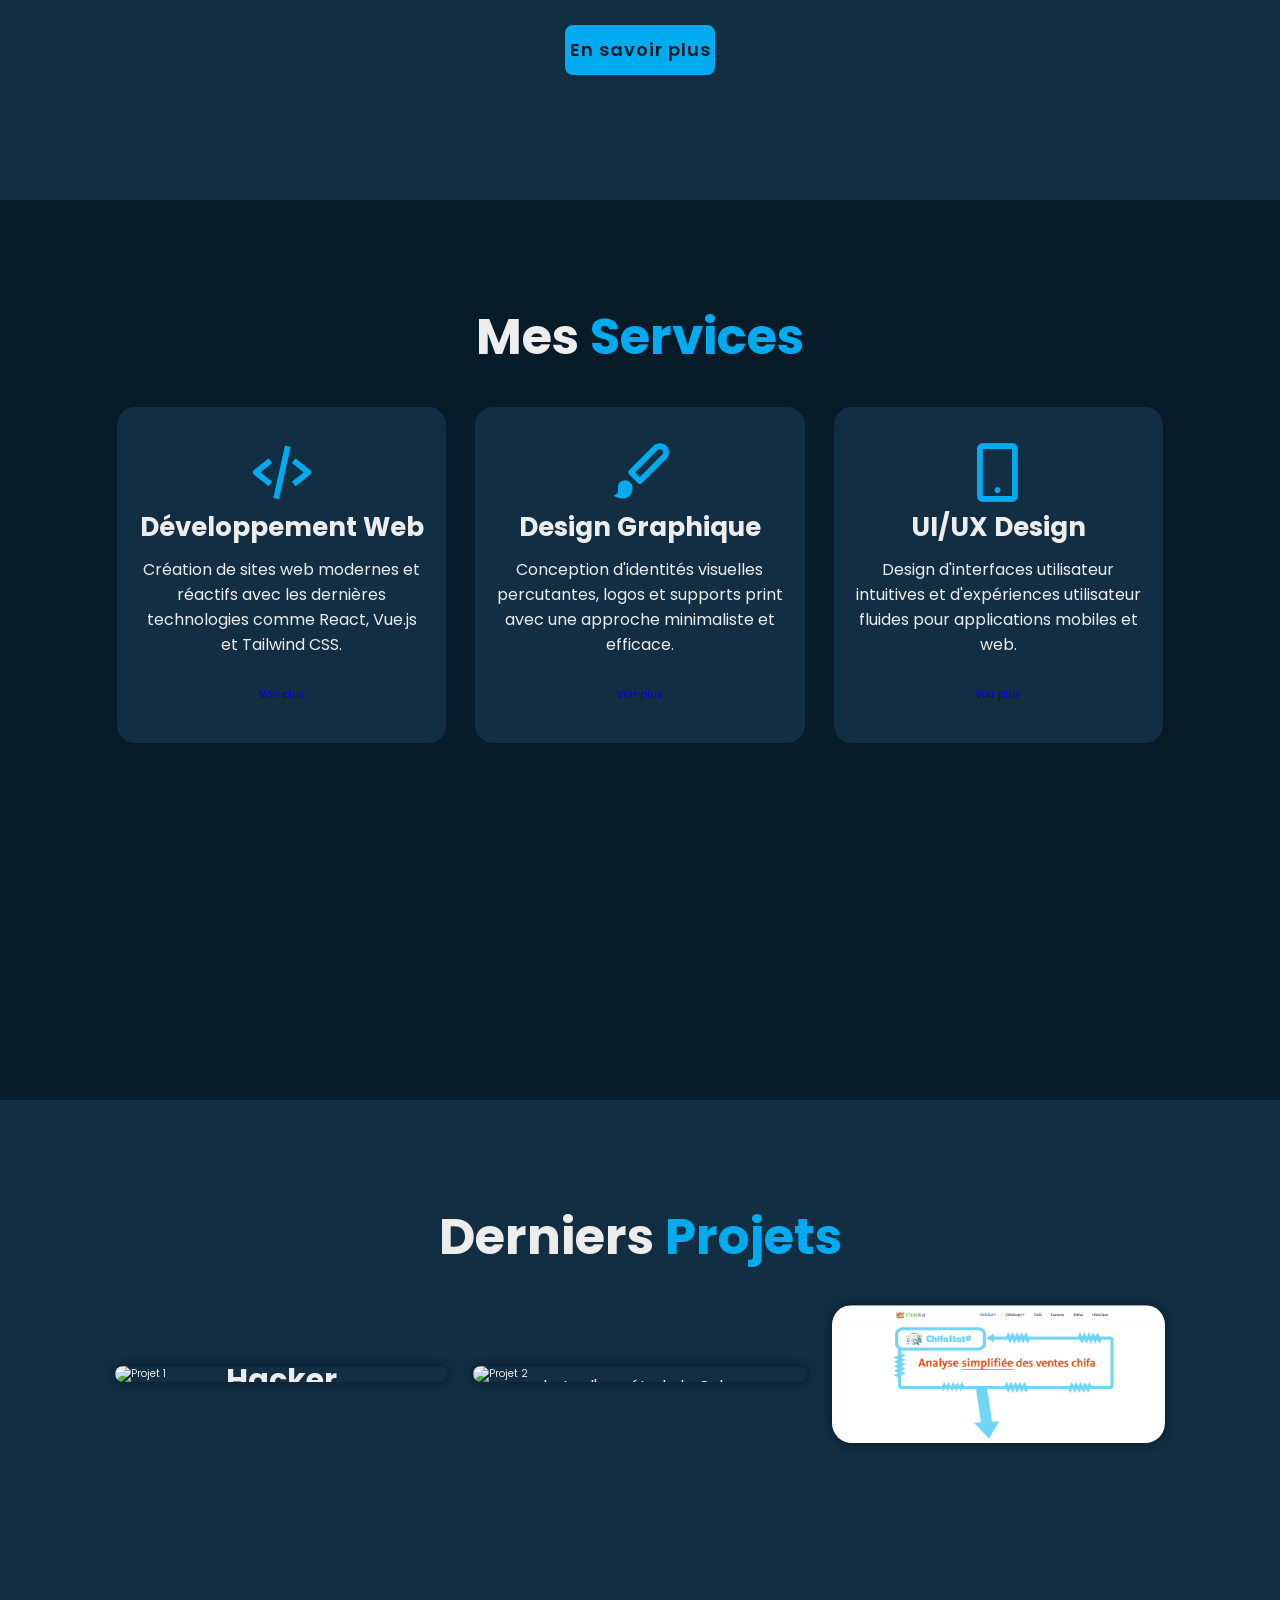
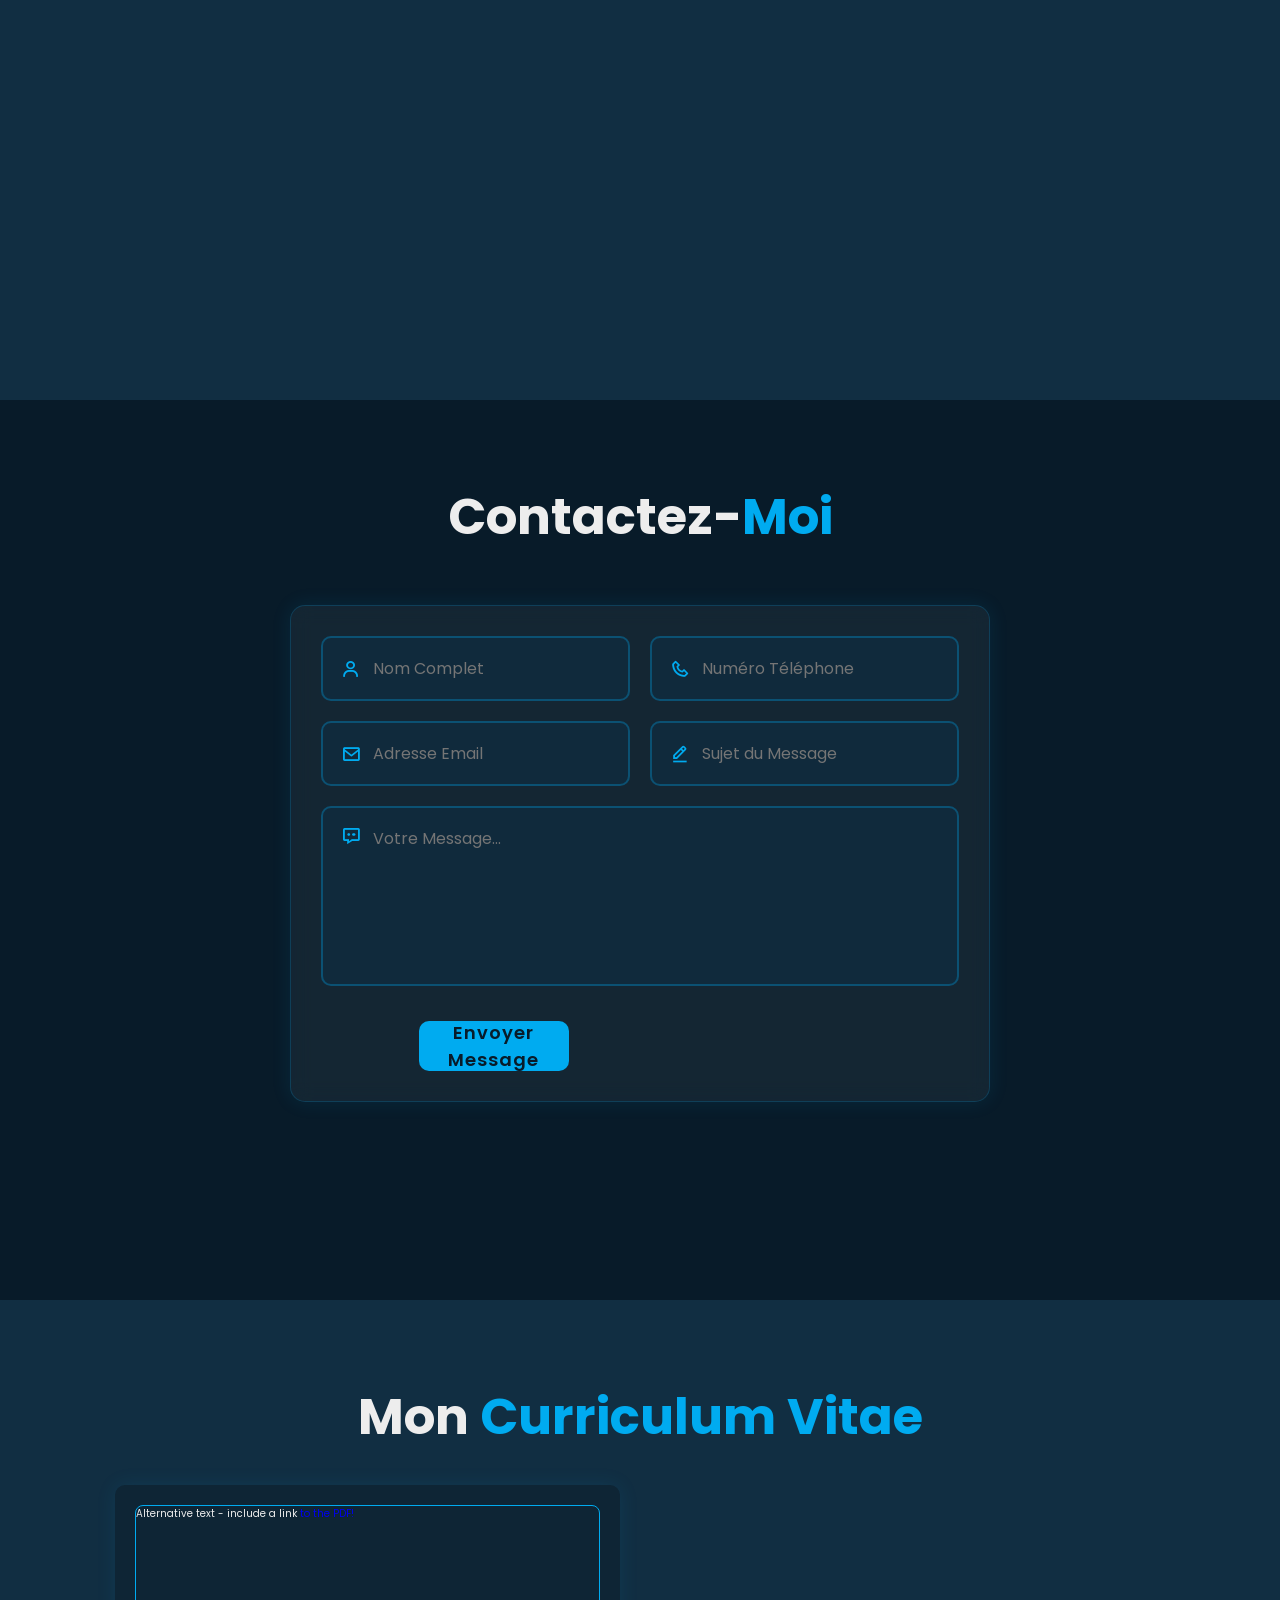
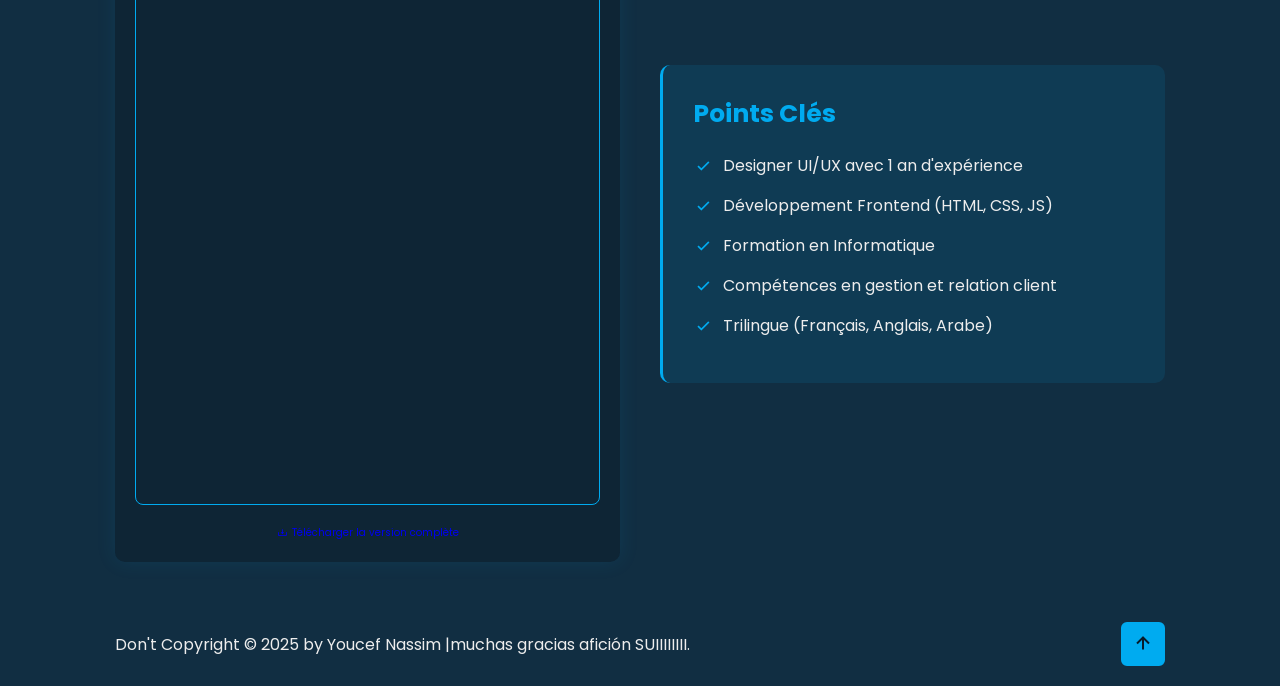
==== commit 3bc87d82: "index.html" ====
--- a/Portfolio5/index.html
+++ b/Portfolio5/index.html
@@ -117,7 +117,7 @@
 
         <div class="portfolio-container">
             <div class="portfolio-box">
-                <img src="img/2.jpg" alt="Projet 1">
+                <img src="2.jpg" alt="Projet 1">
                 <div class="portfolio-layer">
                     <h4>Hacker</h4>
                     
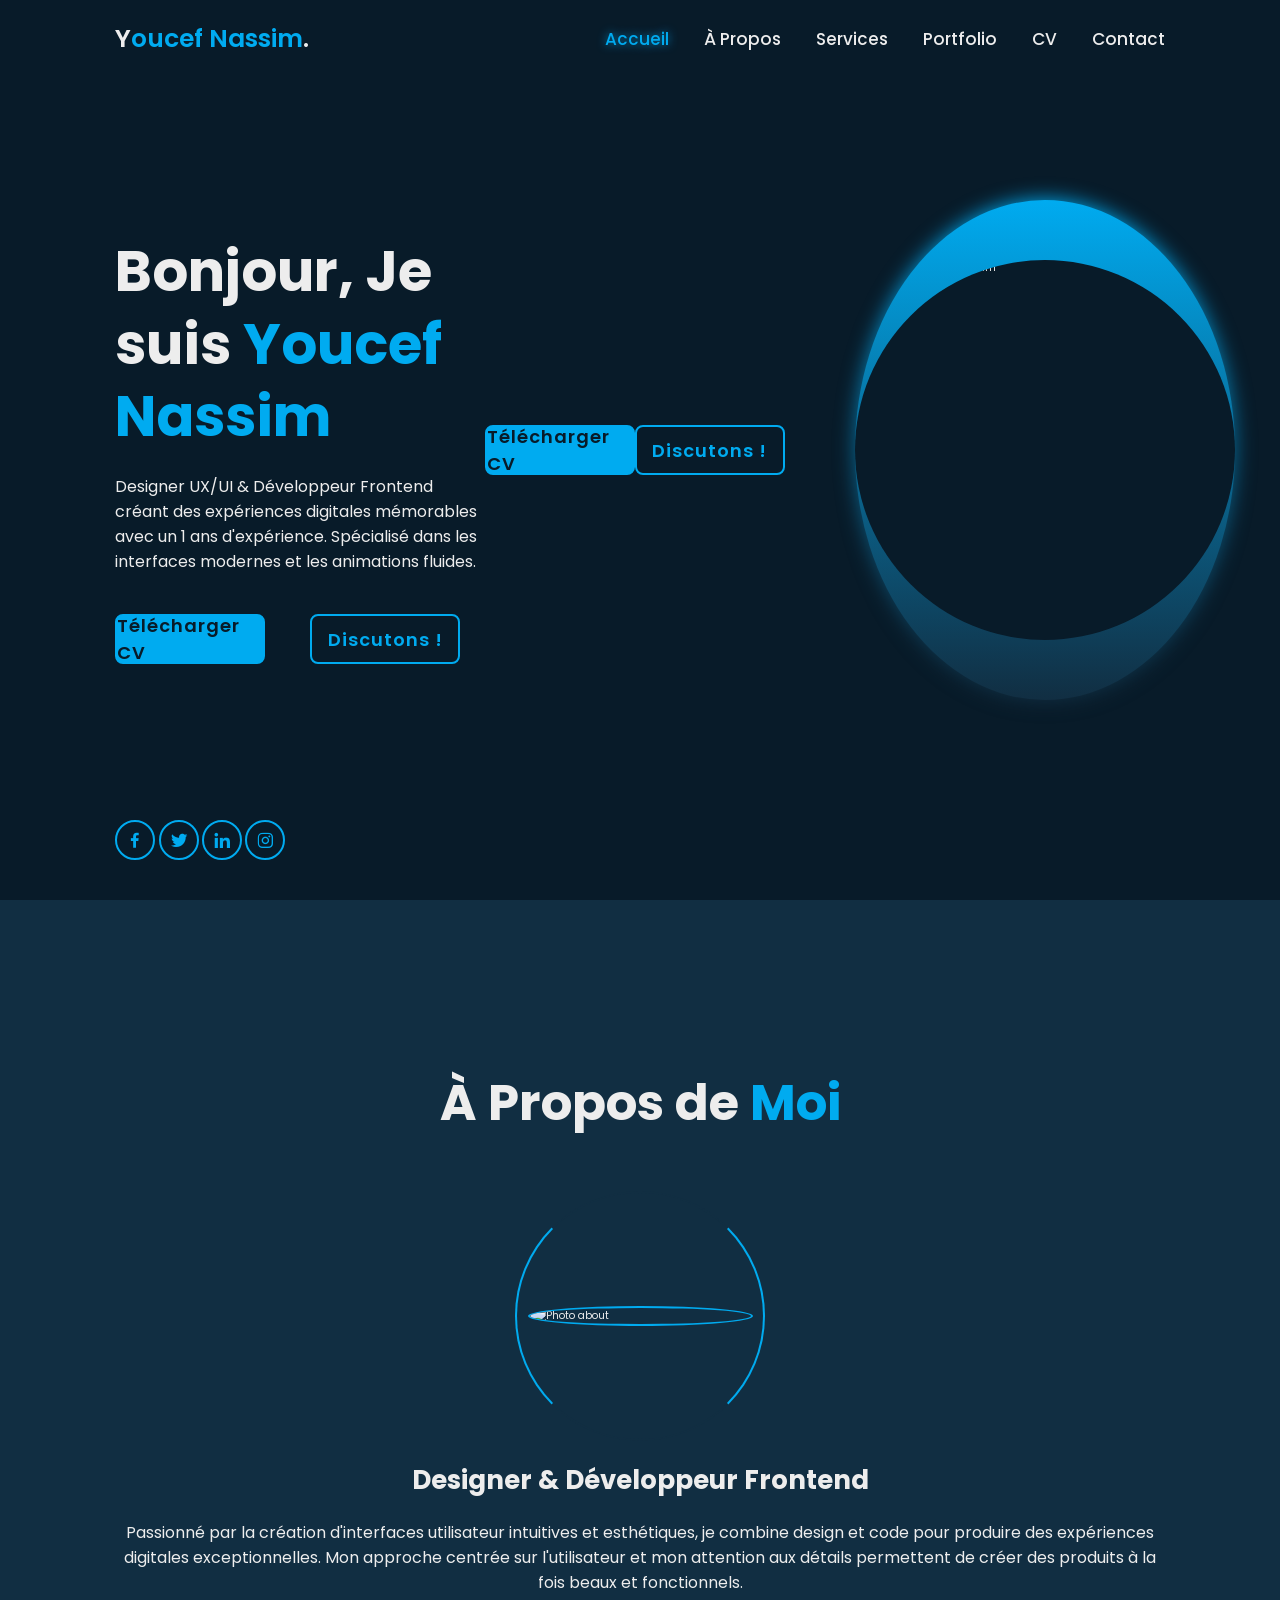
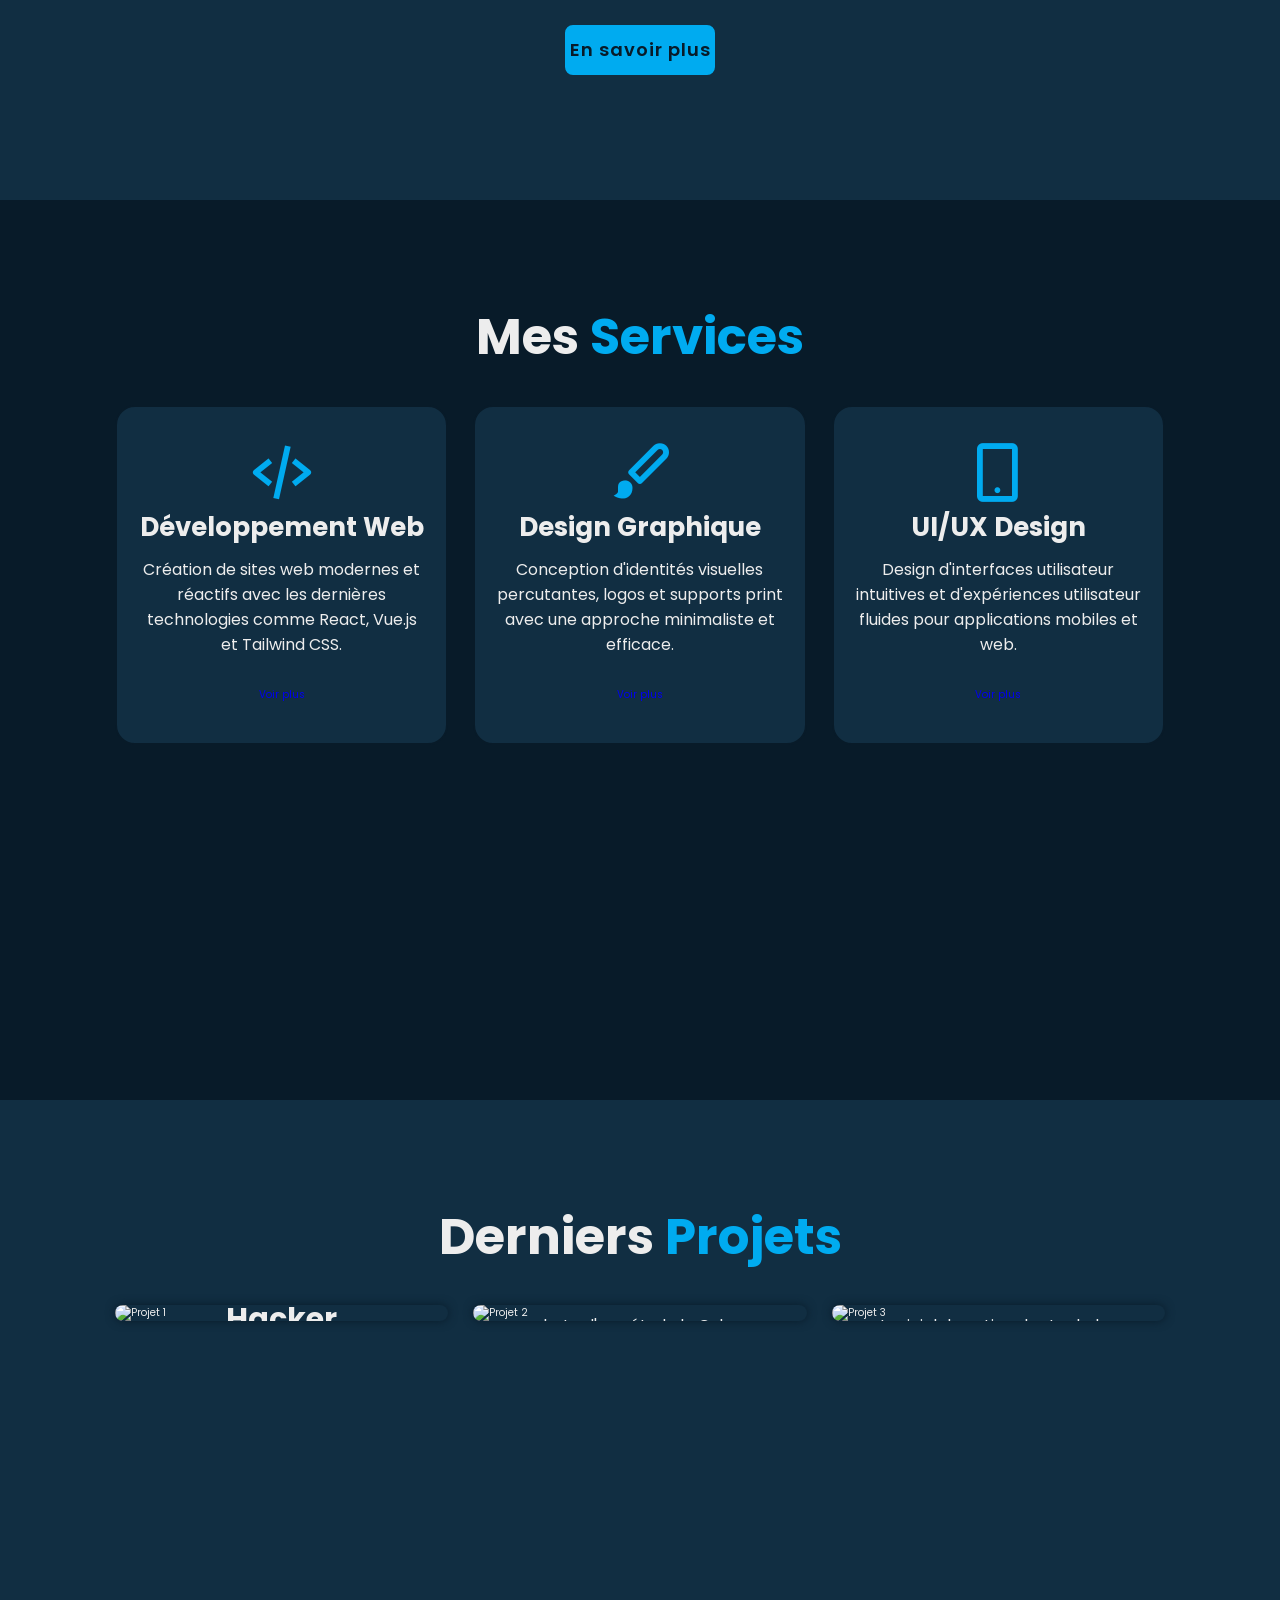
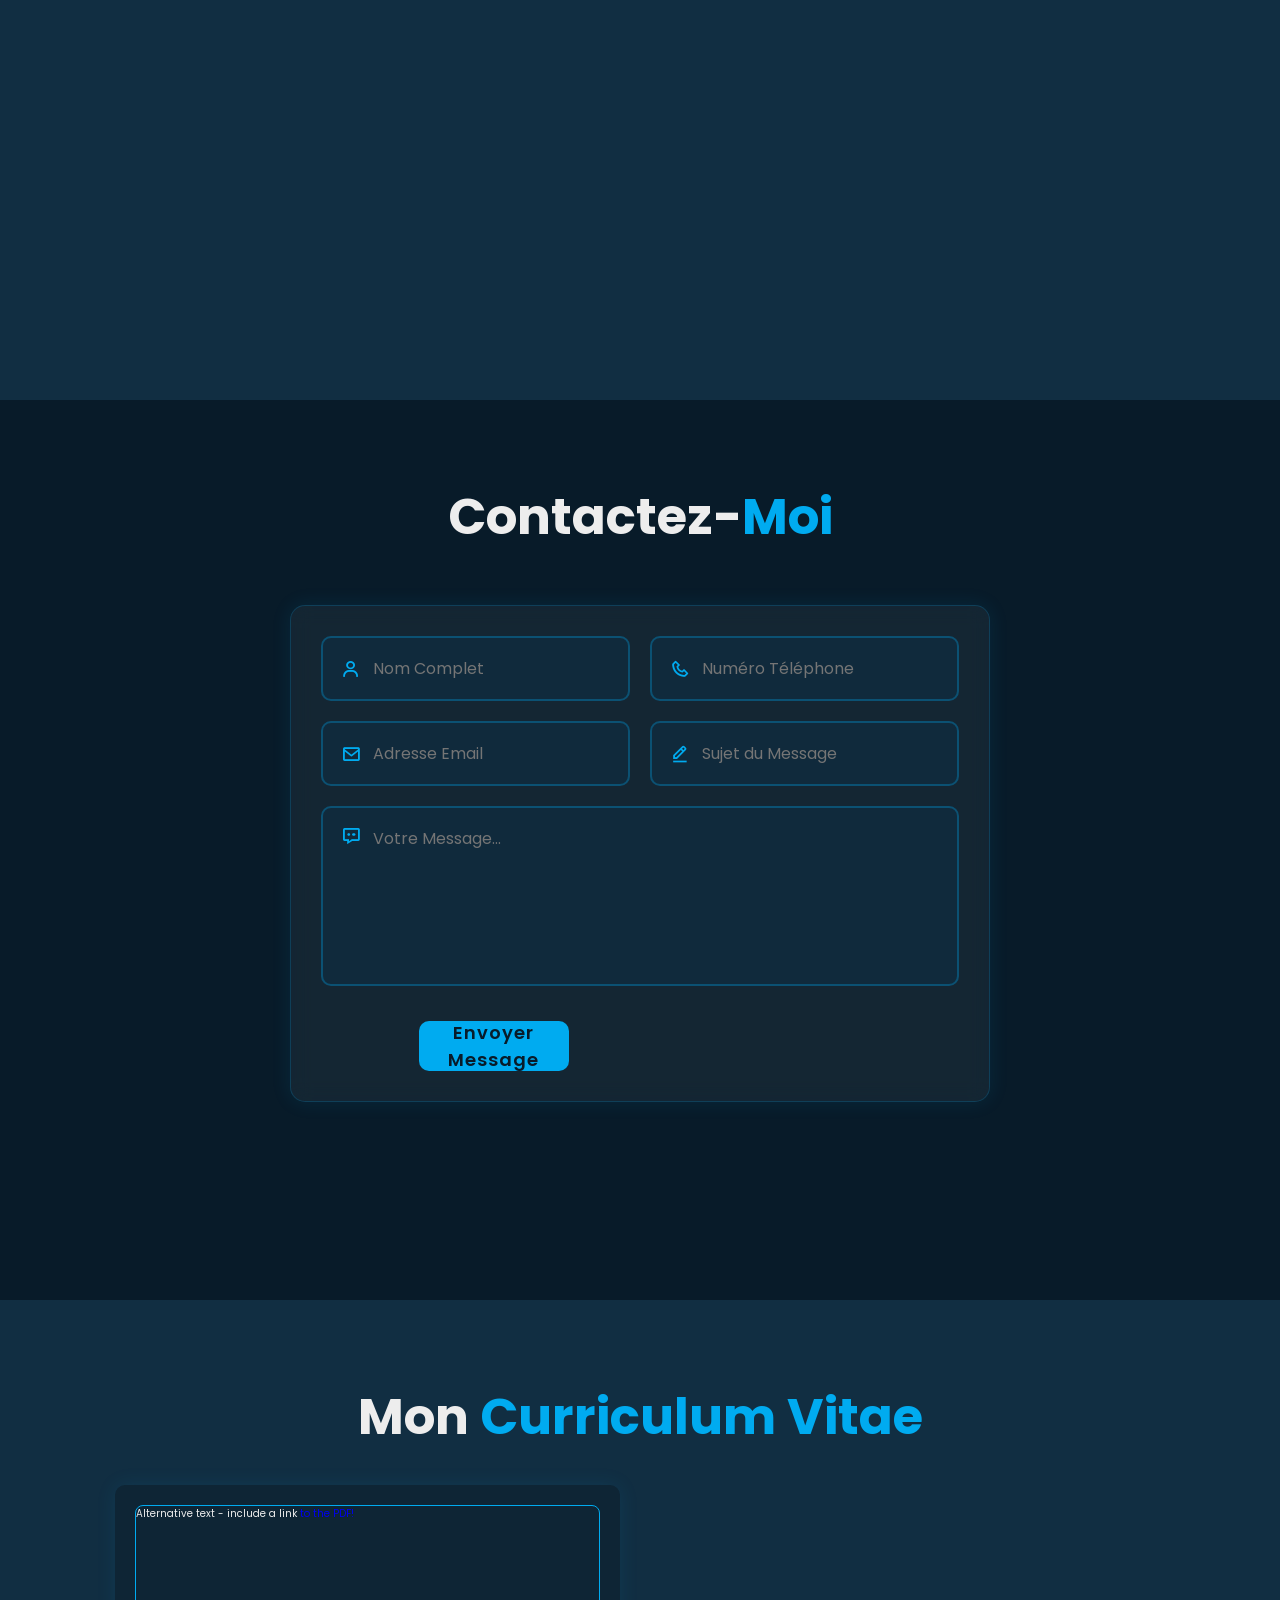
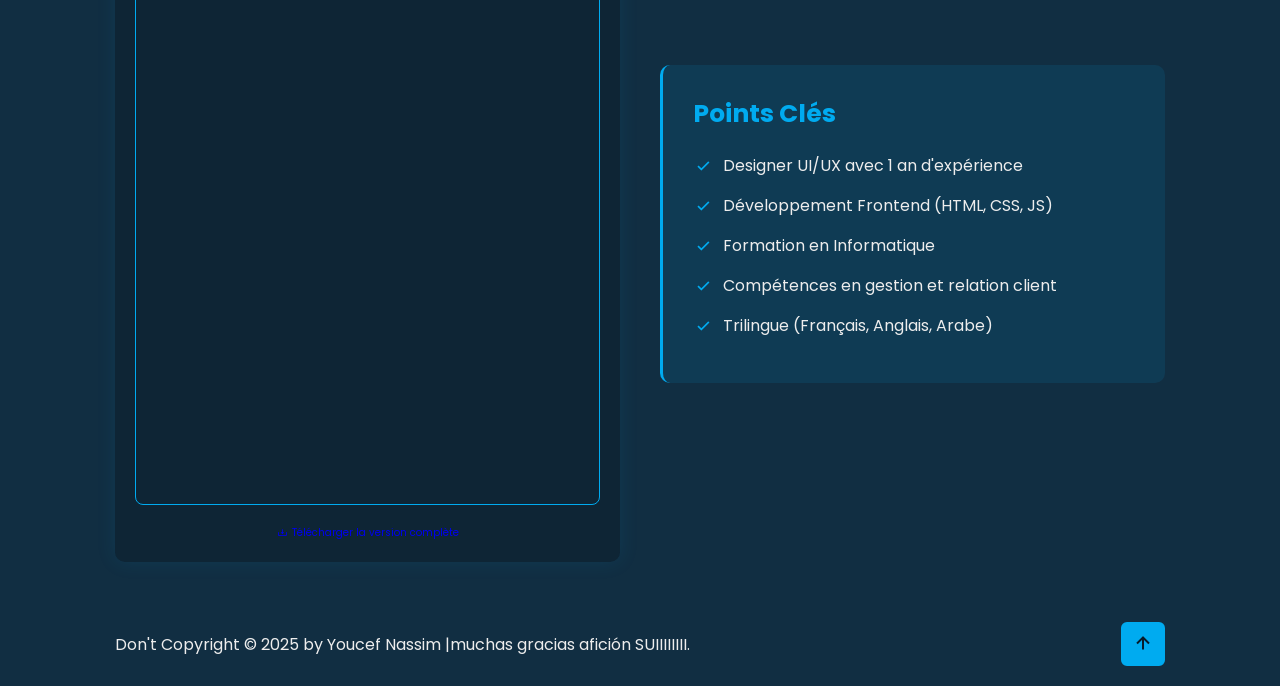
==== commit 03d1b27d: "index.html" ====
--- a/Portfolio5/index.html
+++ b/Portfolio5/index.html
@@ -135,7 +135,7 @@
             </div>
 
             <div class="portfolio-box">
-                <img src="img/6.jpg" alt="Projet 3">
+                <img src="6.jpg" alt="Projet 3">
                 <div class="portfolio-layer">
                     <h4>Chifa stat</h4>
                     <p>Logiciel du getion du stock des produit pharmaceutique.</p>
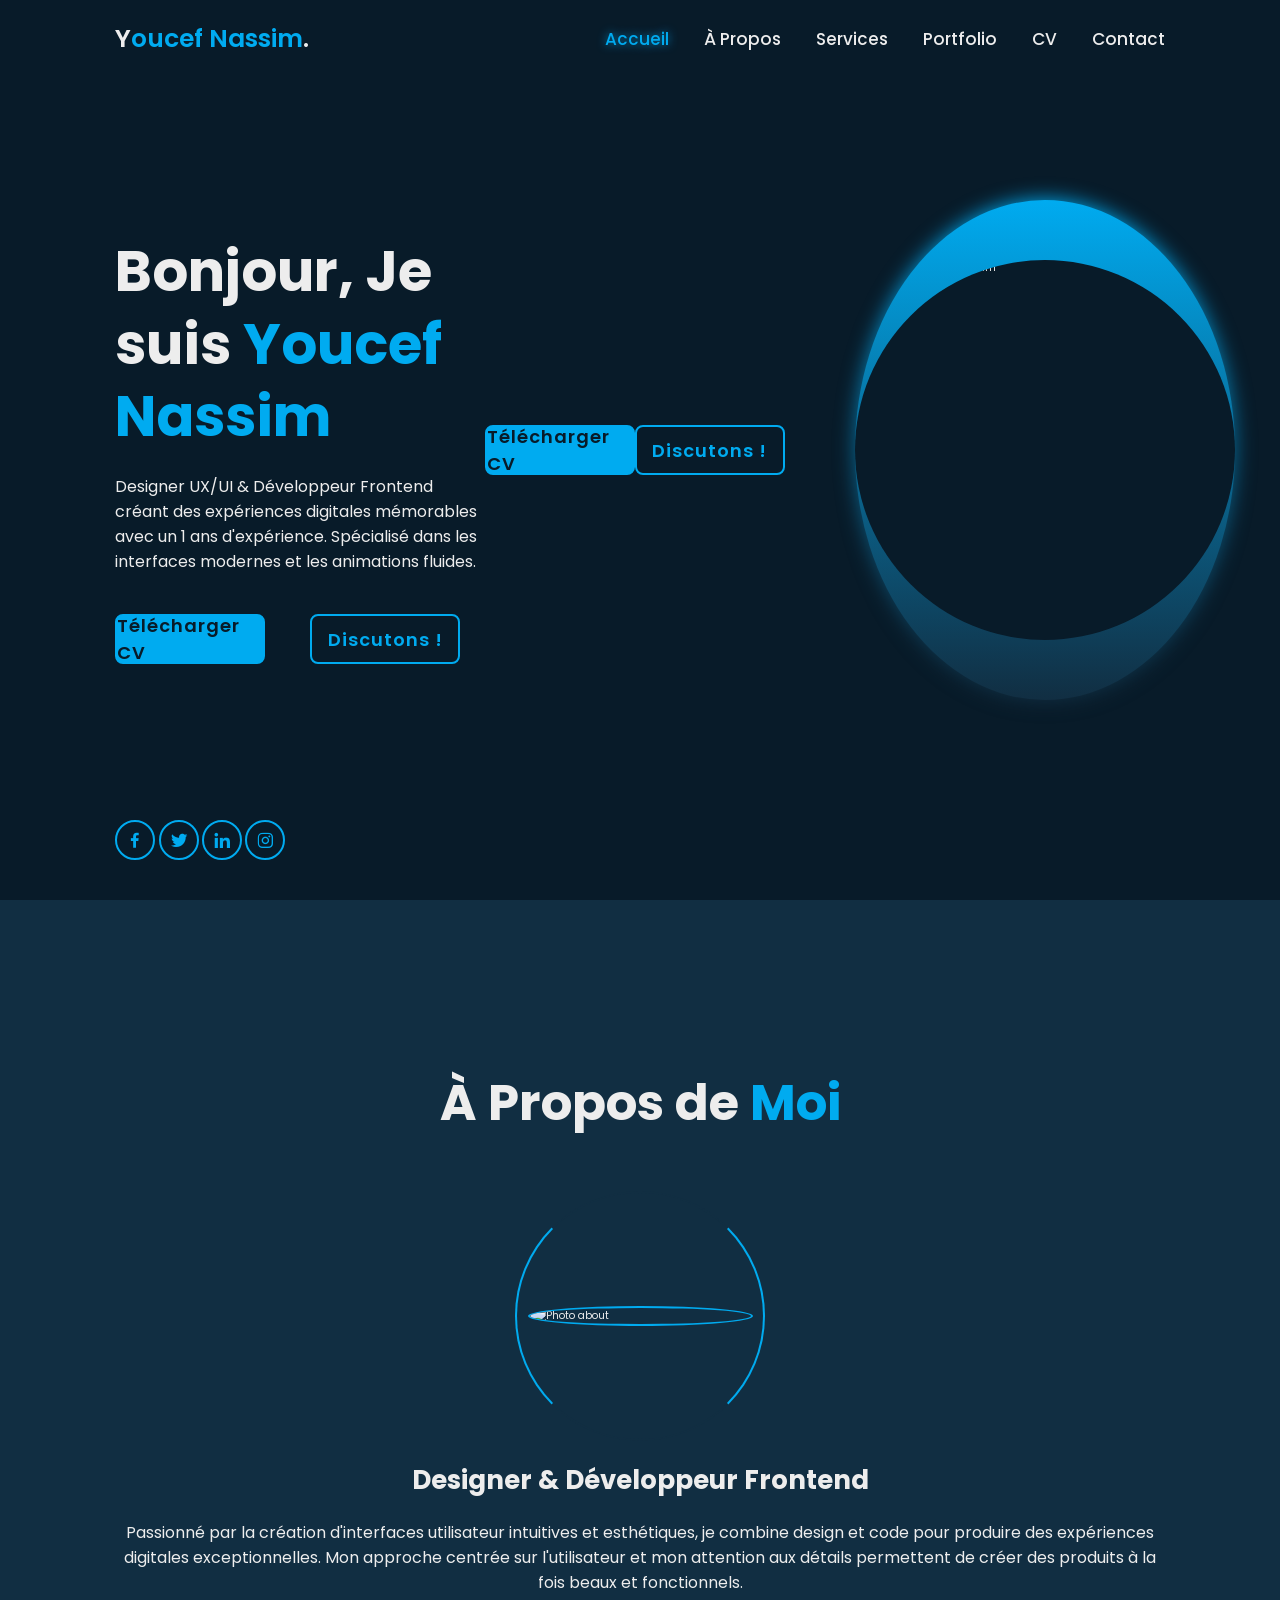
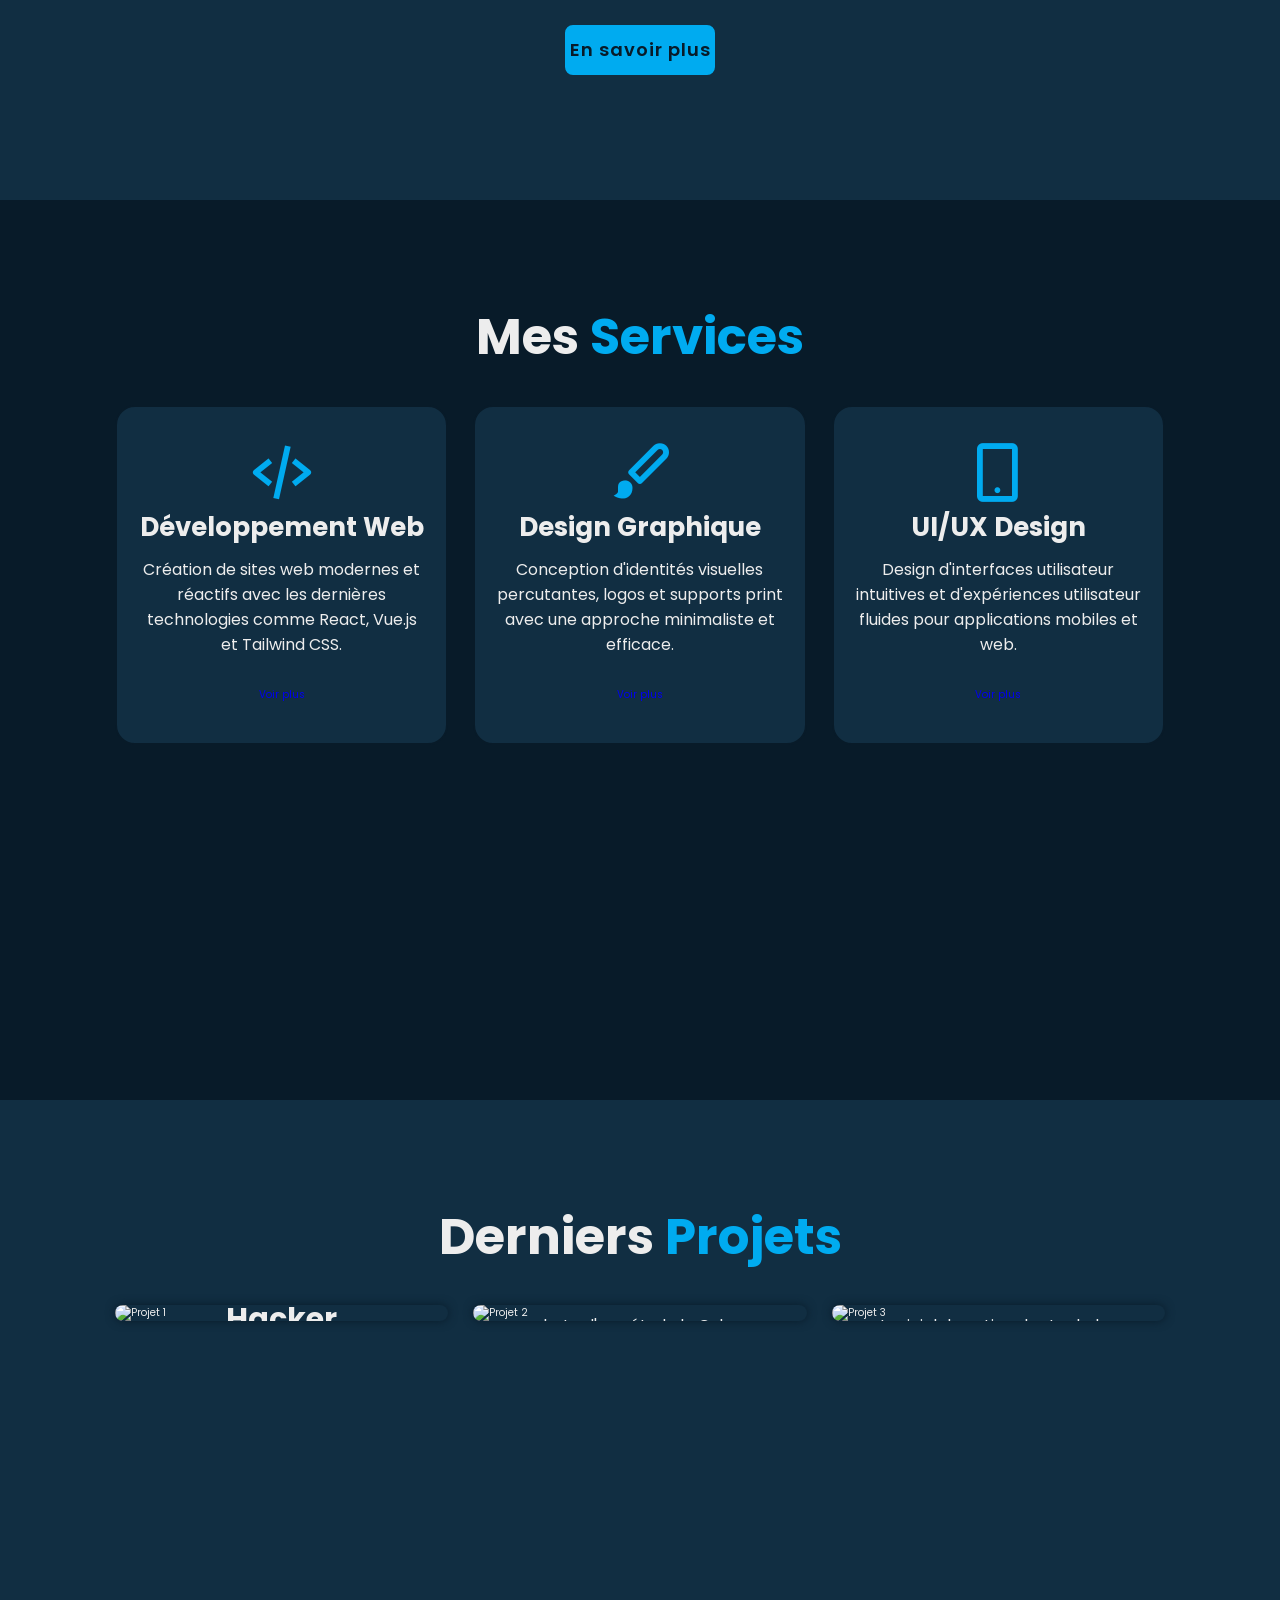
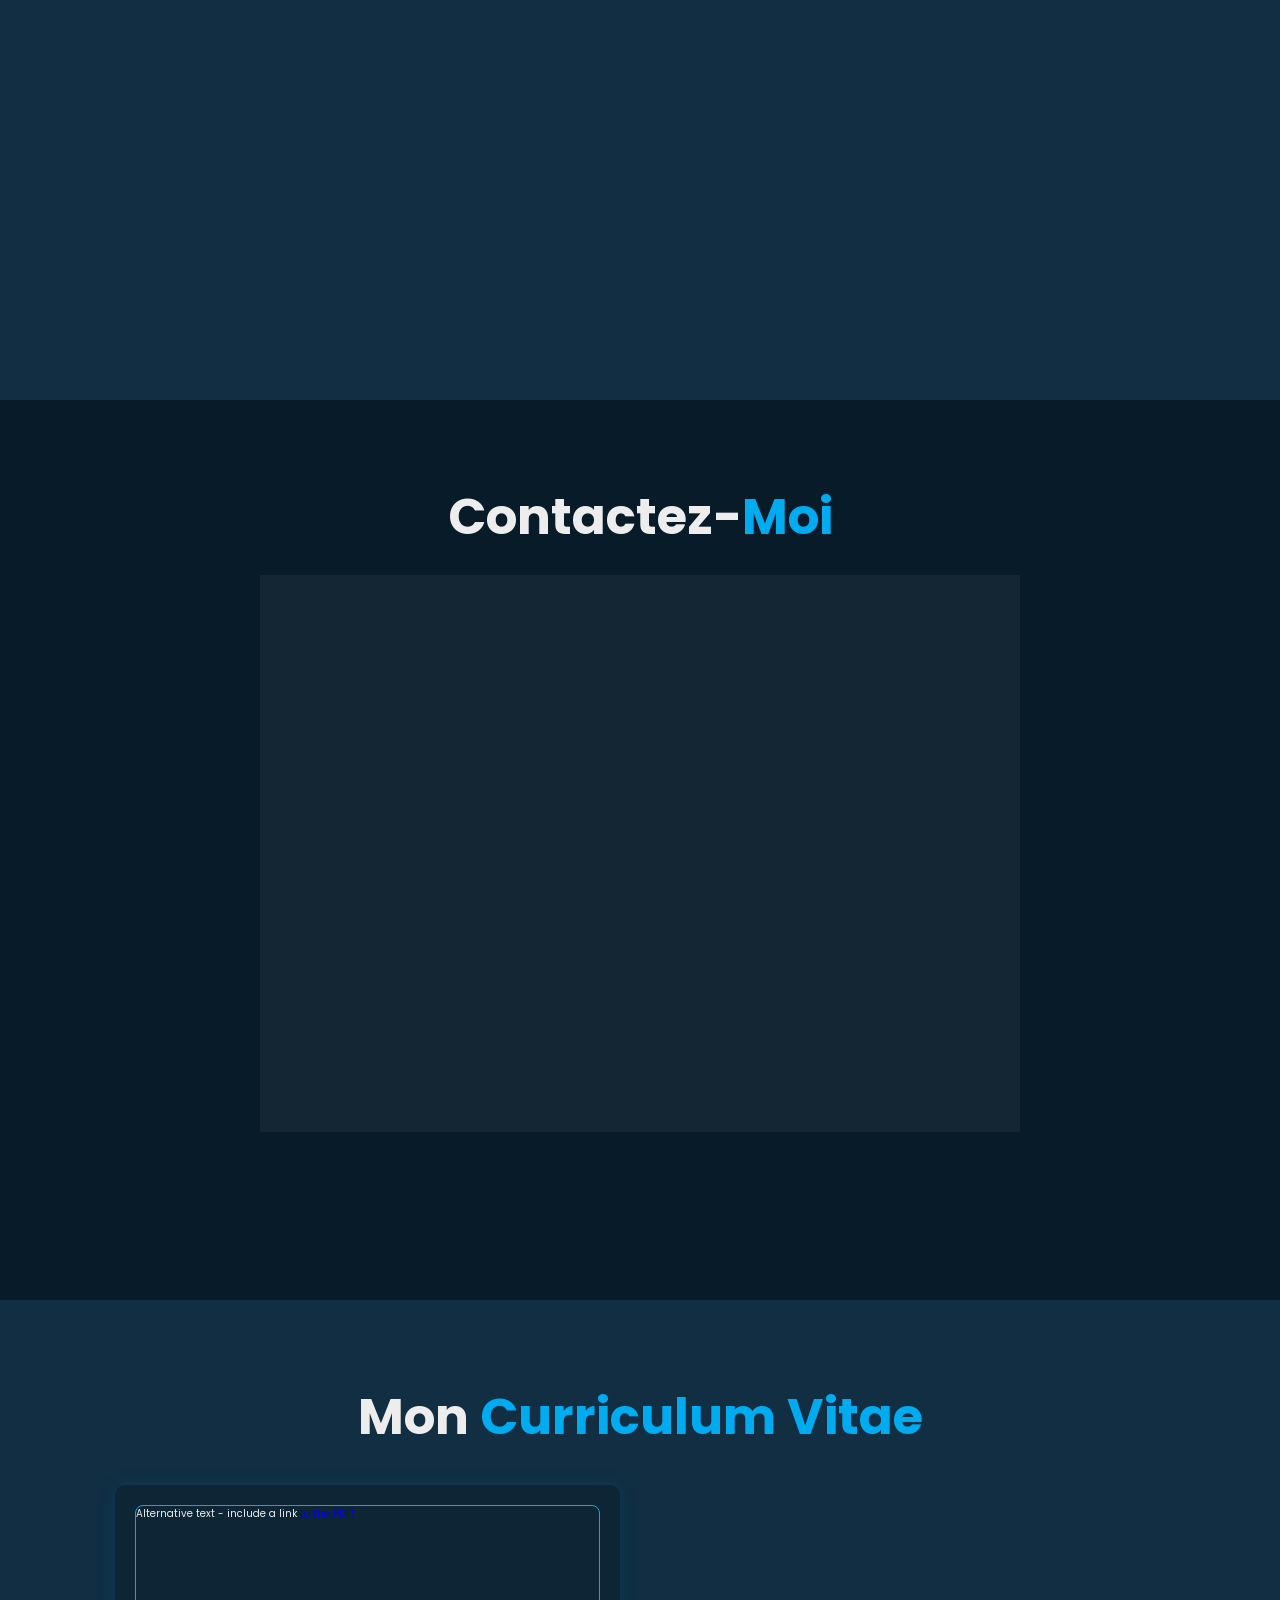
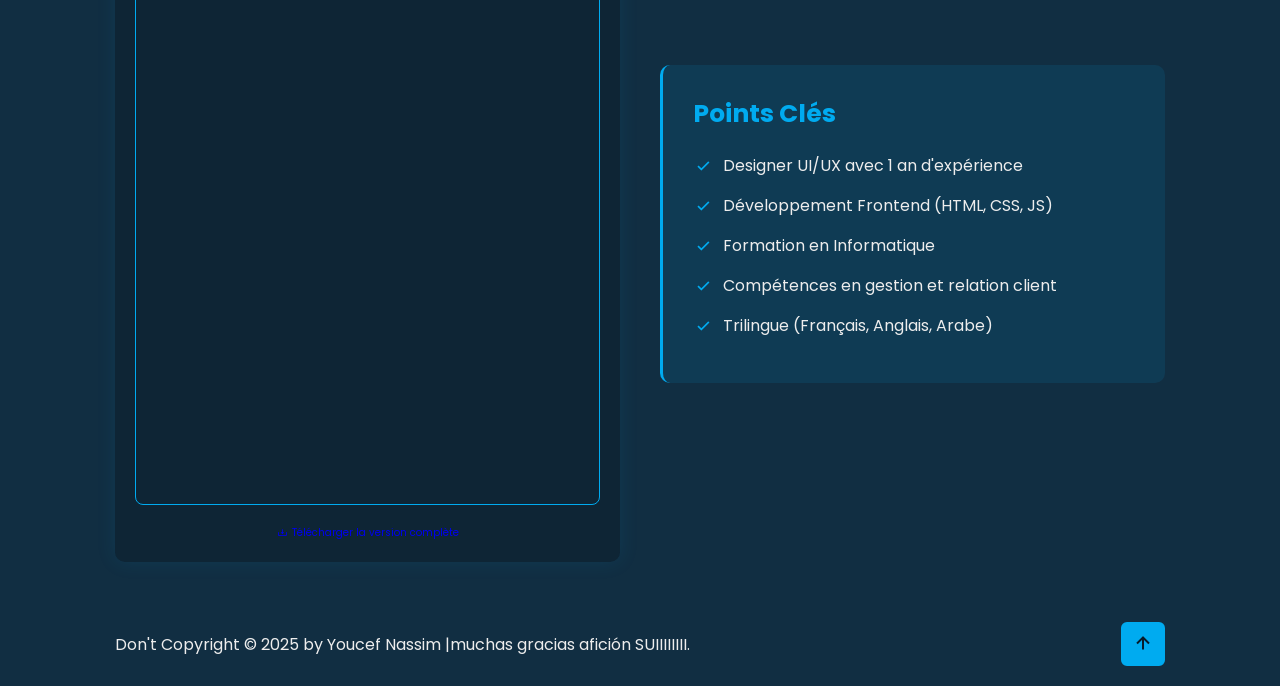
==== commit b1b5854c: "index.html" ====
--- a/Portfolio5/index.html
+++ b/Portfolio5/index.html
@@ -34,7 +34,7 @@
             <p>Designer UX/UI & Développeur Frontend créant des expériences digitales mémorables avec un 1 ans d'expérience. Spécialisé dans les interfaces modernes et les animations fluides.</p>
             
             <div class="btn-box">
-                <a href="img/CV_Youcef_Nassim.pdf" download class="btn">Télécharger CV</a>
+                <a href="CV_Youcef_Nassim.pdf" download class="btn">Télécharger CV</a>
                 <a href="#contact" class="btn">Discutons !</a>
             </div>
         </div>
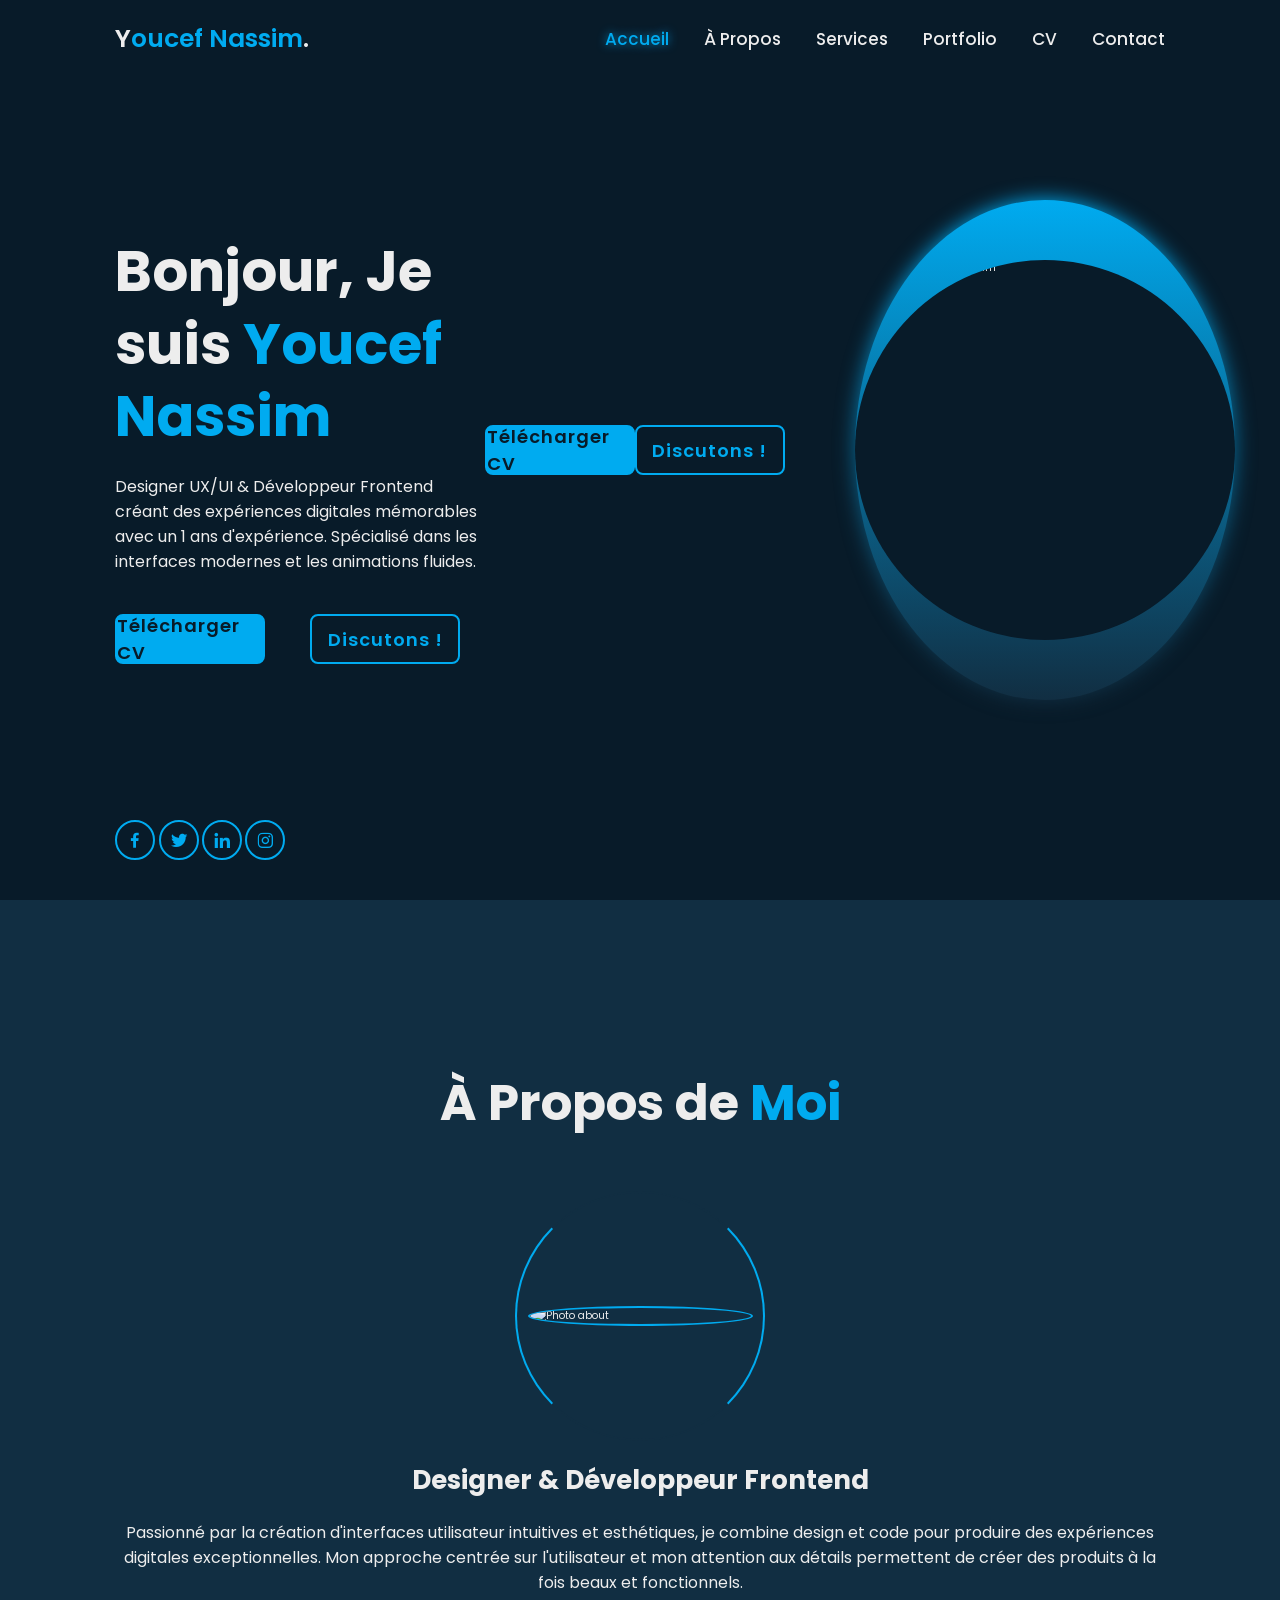
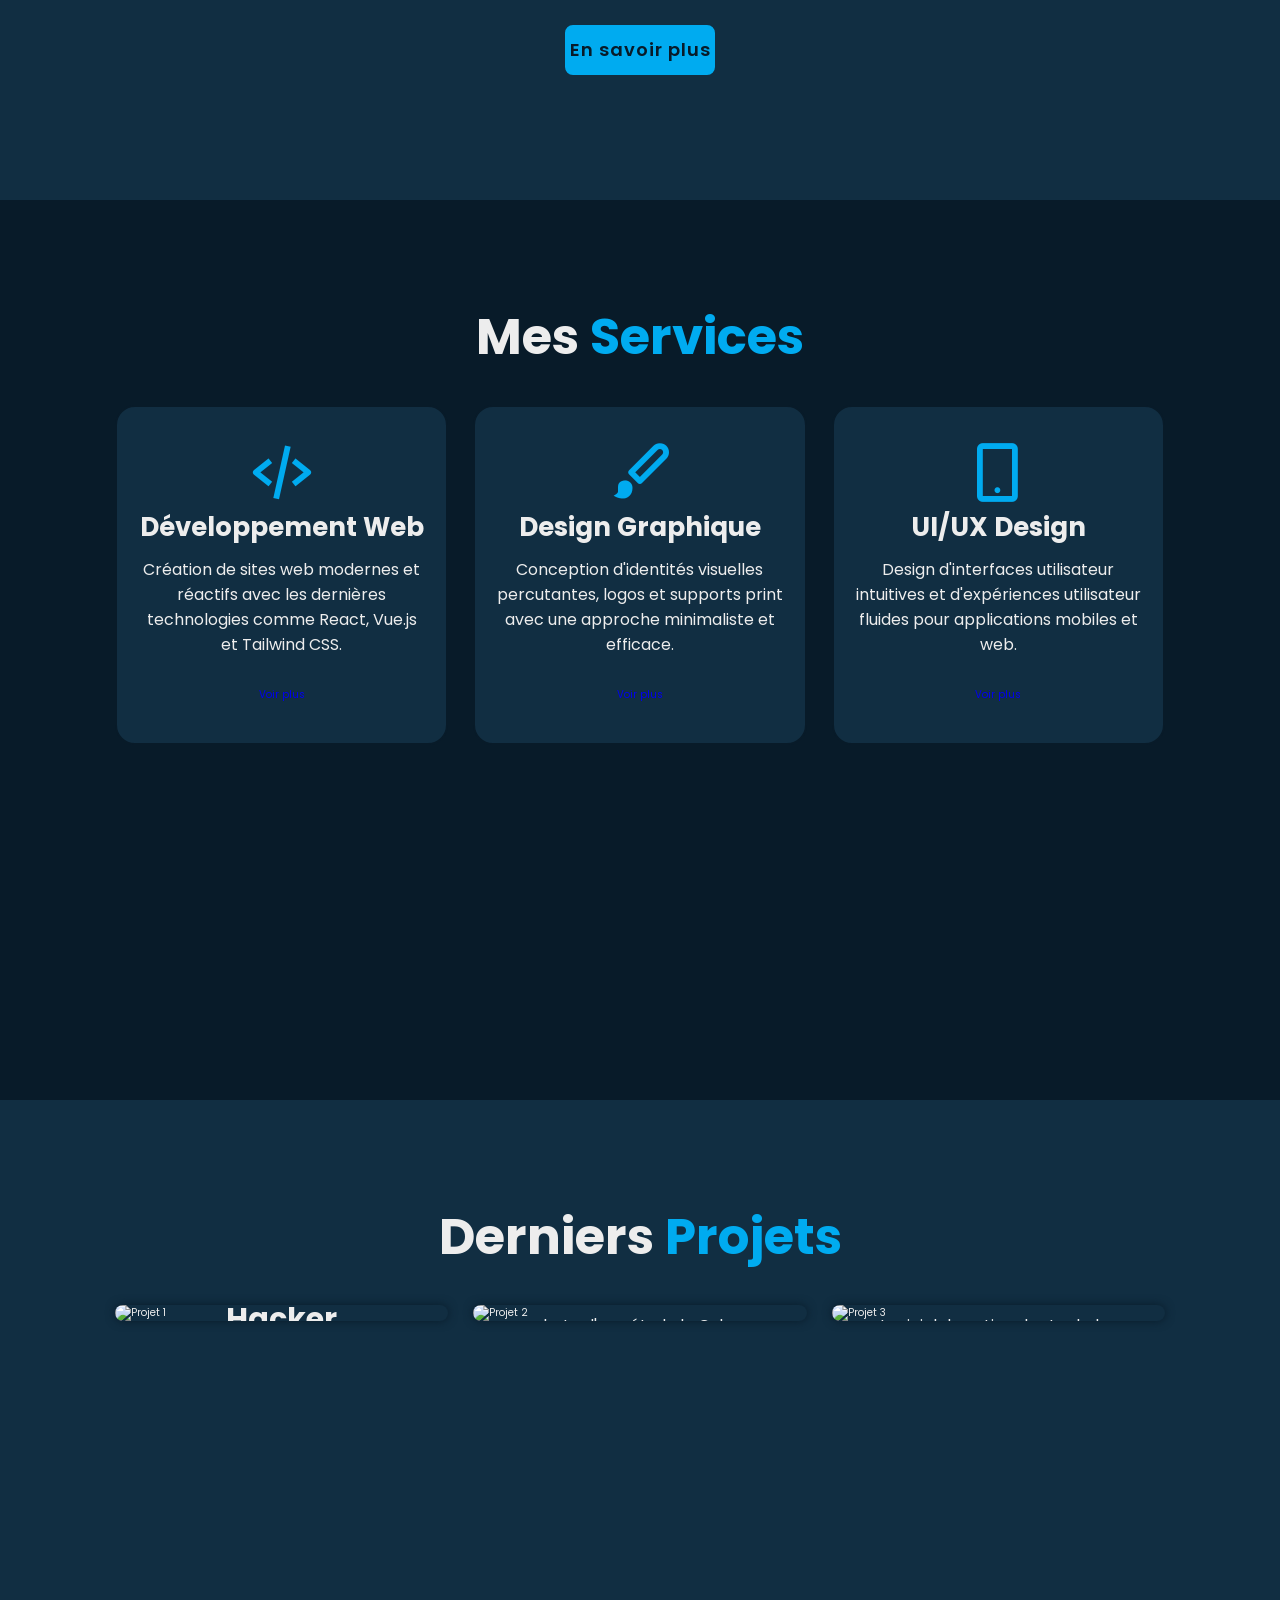
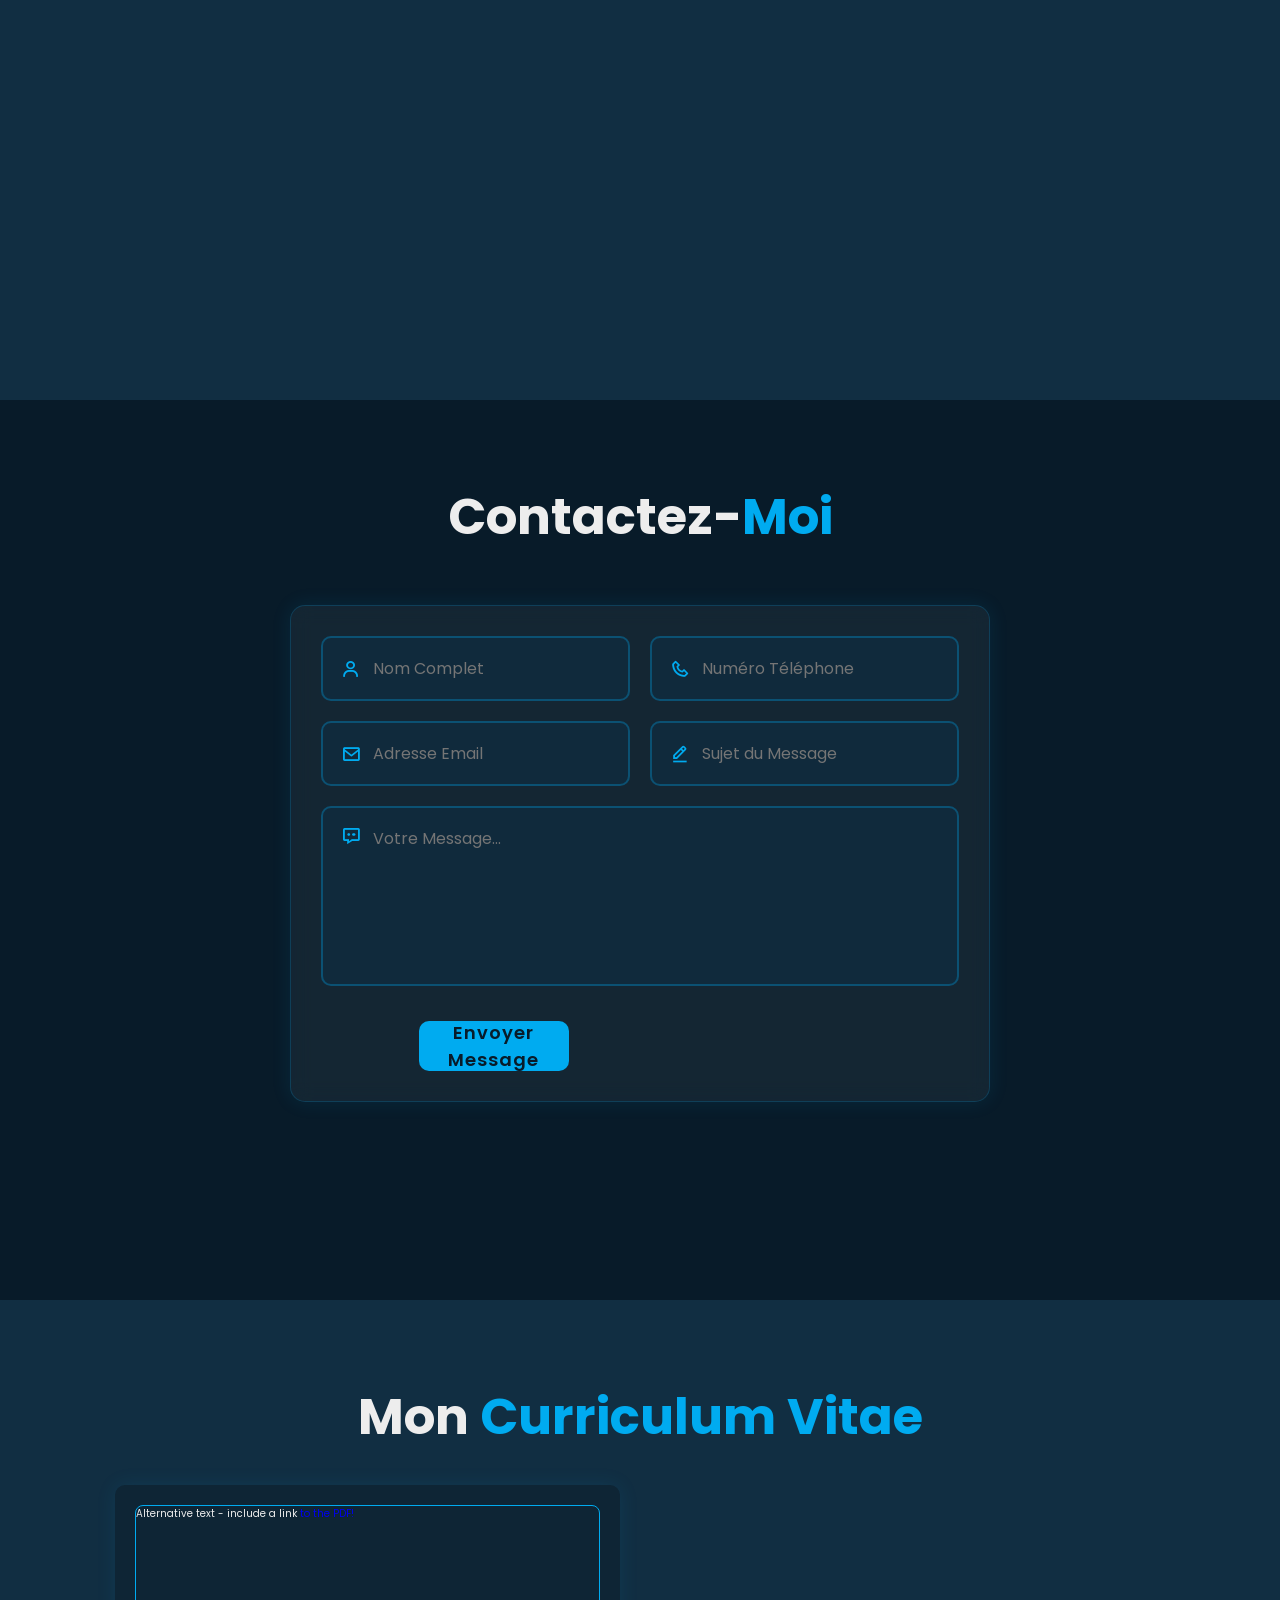
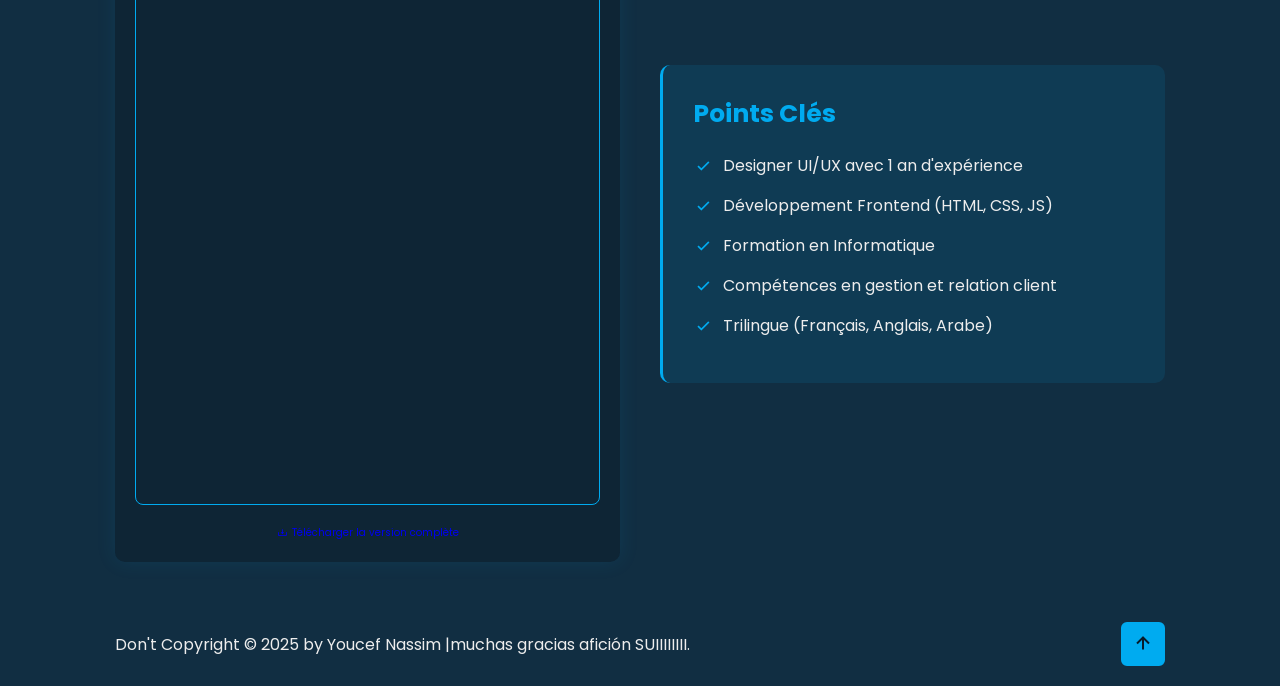
==== commit 28274fc8: "index.html" ====
--- a/Portfolio5/index.html
+++ b/Portfolio5/index.html
@@ -189,7 +189,7 @@
     <div class="cv-container">
         <div class="cv-preview">
             <div class="pdf-container">
-                <object data="img/CV_Youcef_Nassim.pdf" type="application/pdf" width="100%" height="600px">
+                <object data="cv-screenshot.jpg" type="application/pdf" width="100%" height="600px">
                     <p>Alternative text - include a link <a href="img/CV_Youcef_Nassim.pdf">to the PDF!</a></p>
                 </object>
             </div>
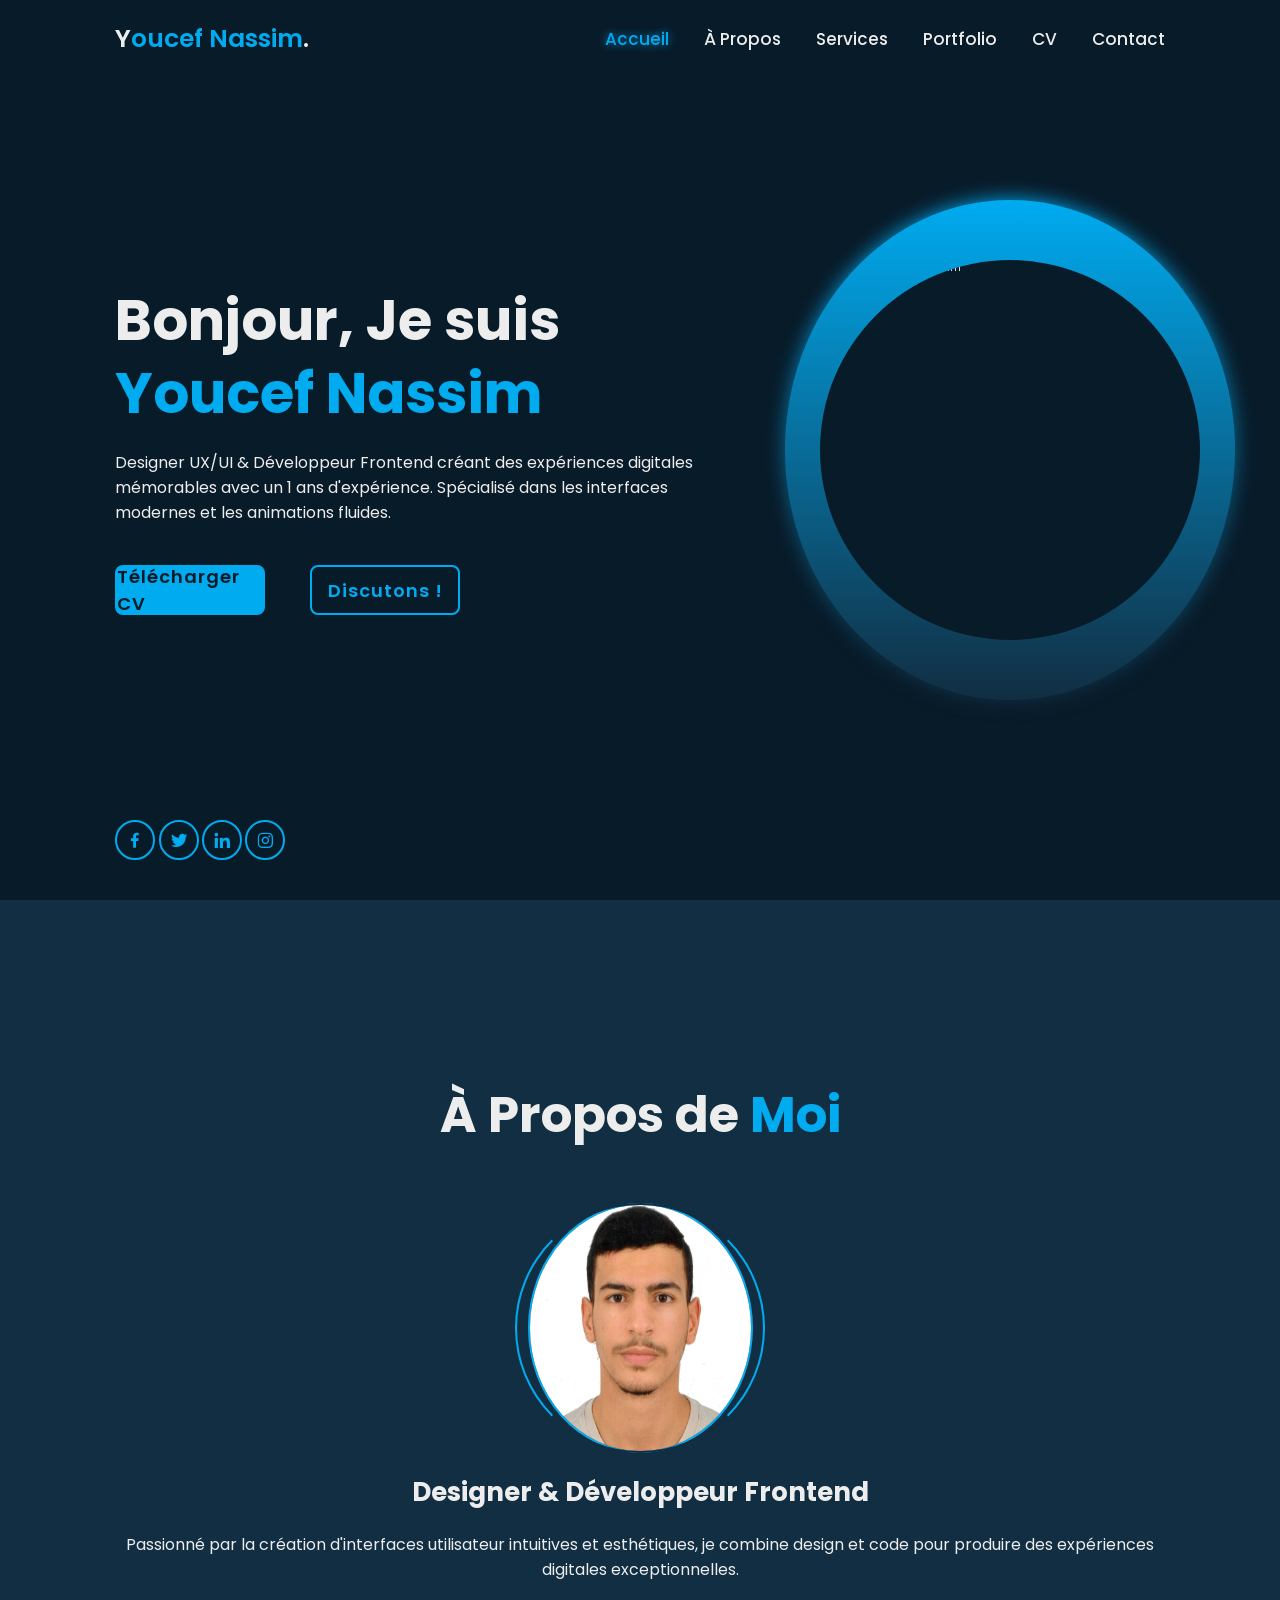
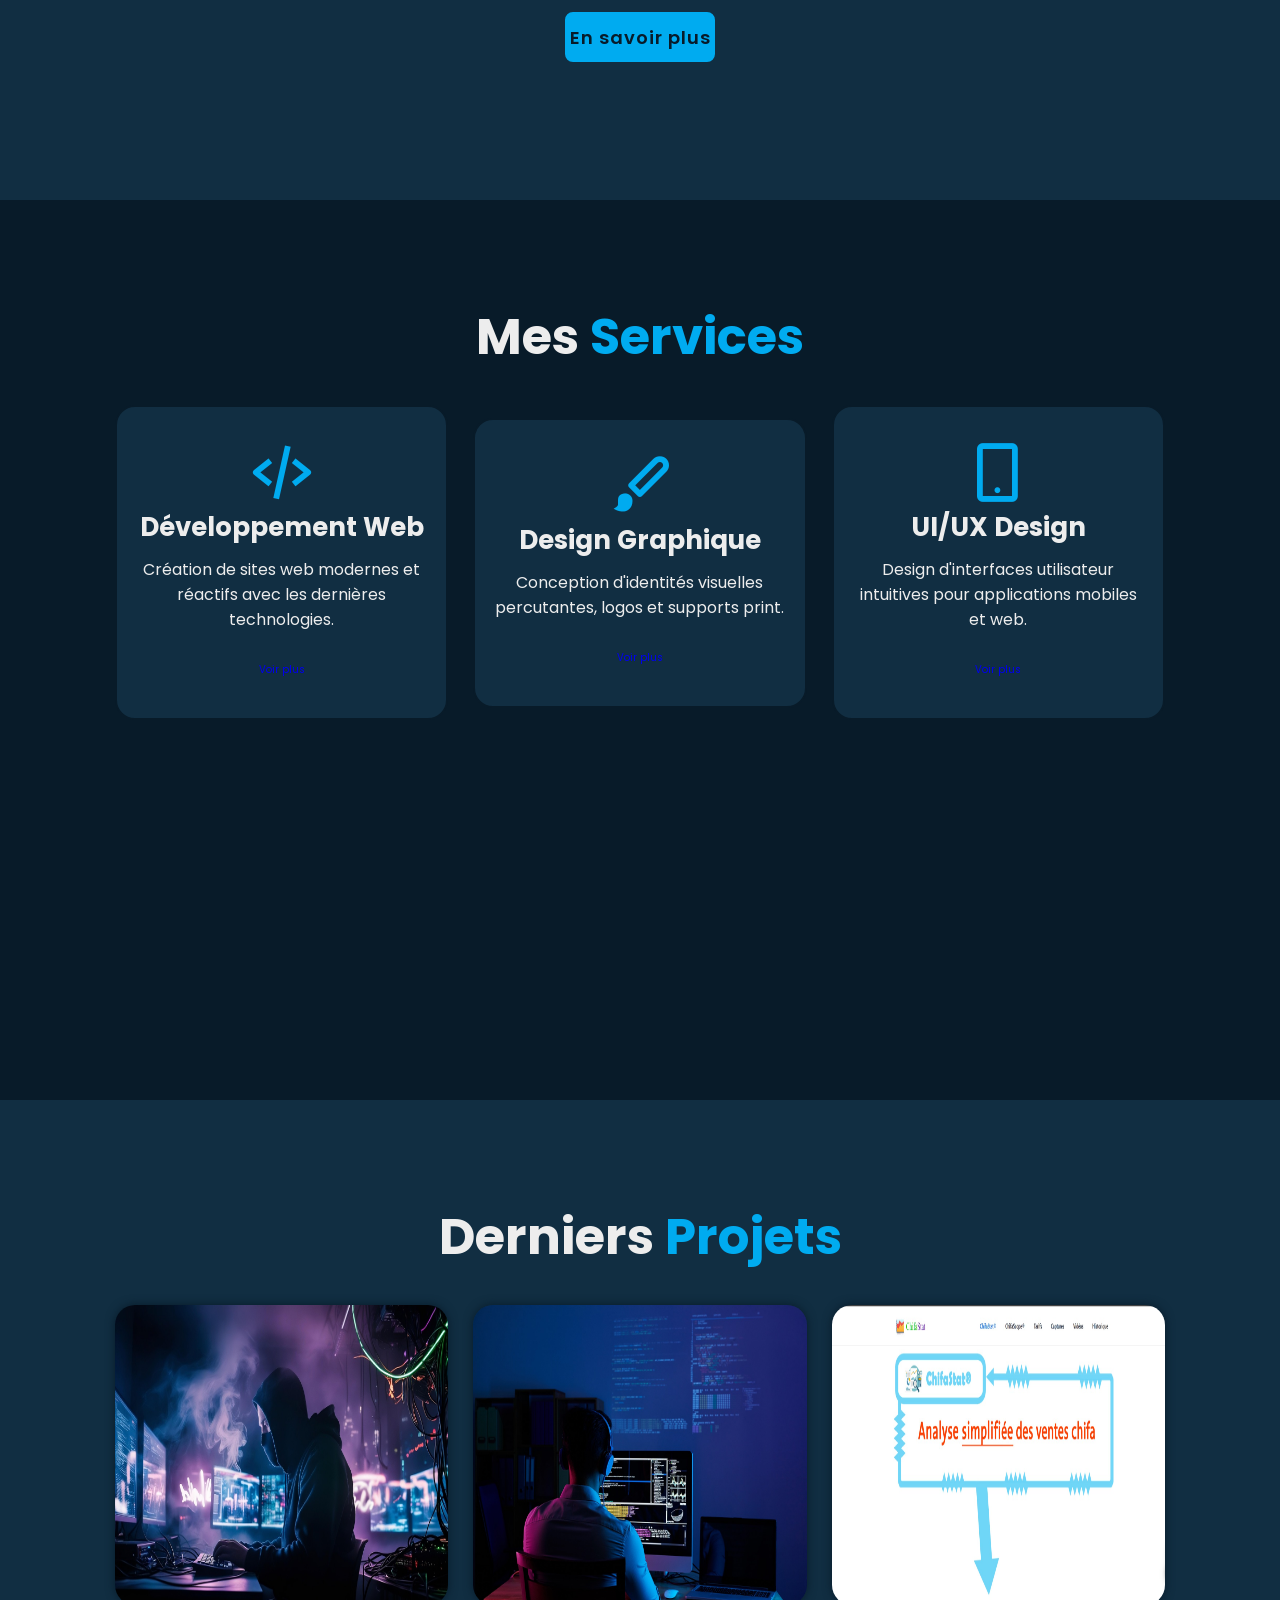
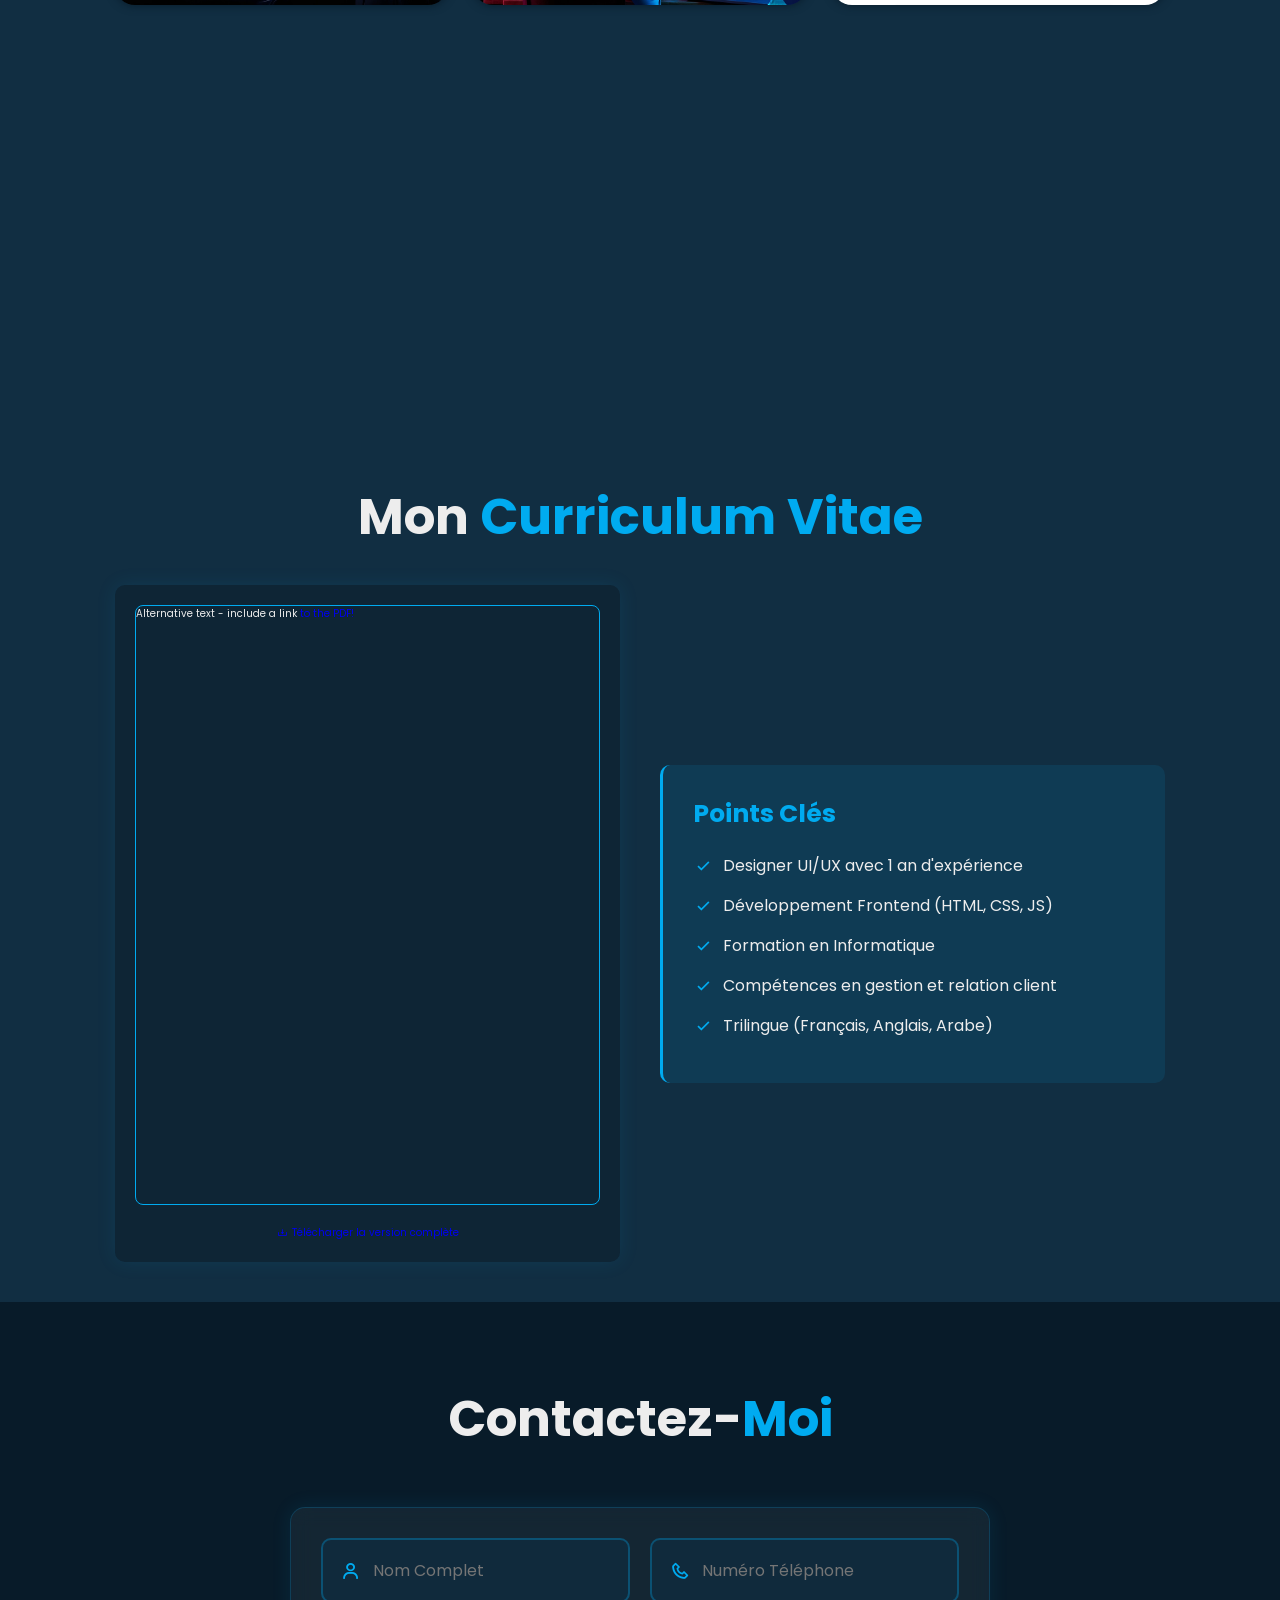
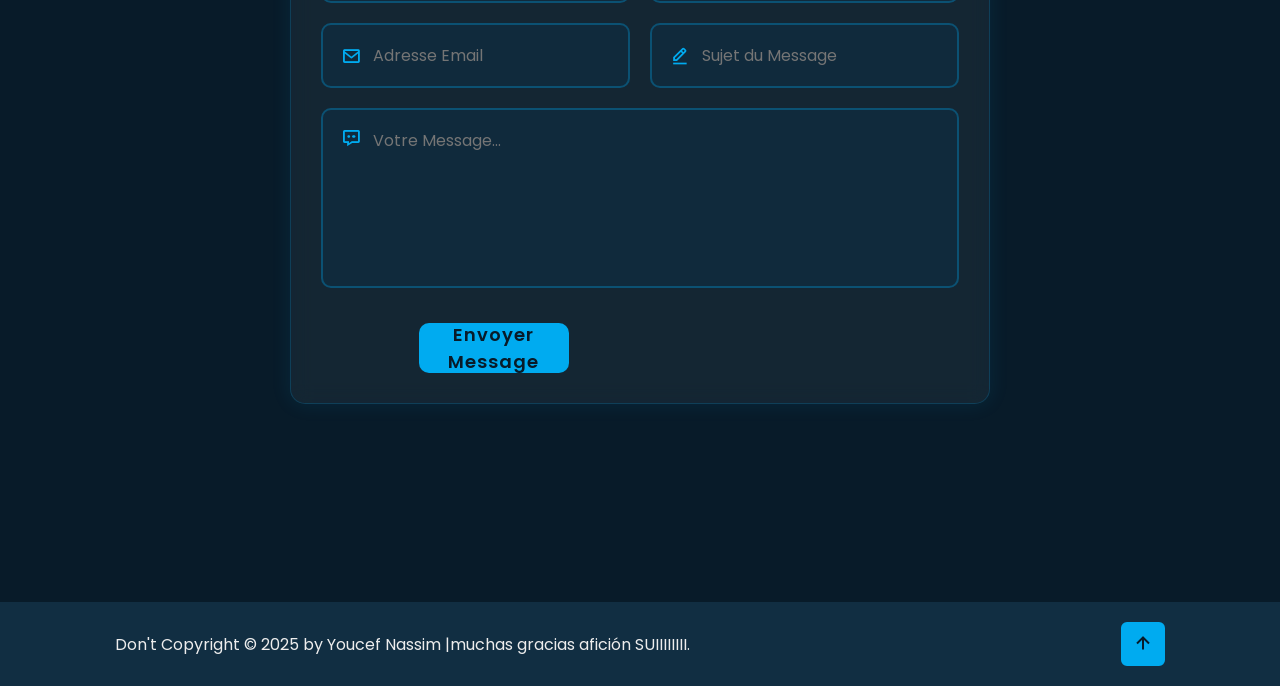
==== commit 45f9219d: "index.html" ====
--- a/Portfolio5/index.html
+++ b/Portfolio5/index.html
@@ -2,7 +2,7 @@
 <html lang="fr">
 <head>
     <meta charset="UTF-8">
-    <meta name="viewport" content="width=device-width, initial-scale=1.0">
+    <meta name="viewport" content="width=device-width, initial-scale=1.0, maximum-scale=1.0, user-scalable=no">
     <title>Youcef Nassim | Portfolio Créatif</title>
     <link rel="stylesheet" href="https://unpkg.com/boxicons@2.1.4/css/boxicons.min.css">
     <link rel="stylesheet" href="style.css">
@@ -11,9 +11,7 @@
     <!-- Header -->
     <header class="header">
         <a href="#" class="logo">Y<span>oucef Nassim</span>.</a>
-
         <i class='bx bx-menu' id="menu-icon"></i>
-
         <nav class="navbar">
             <a href="#home" class="active">Accueil</a>
             <a href="#about">À Propos</a>
@@ -34,13 +32,7 @@
             <p>Designer UX/UI & Développeur Frontend créant des expériences digitales mémorables avec un 1 ans d'expérience. Spécialisé dans les interfaces modernes et les animations fluides.</p>
             
             <div class="btn-box">
-                <a href="CV_Youcef_Nassim.pdf" download class="btn">Télécharger CV</a>
-                <a href="#contact" class="btn">Discutons !</a>
-            </div>
-        </div>
-
-       <div class="btn-box">
-                <a href="#" class="btn">Télécharger CV</a>
+                <a href="img/CV_Youcef_Nassim.pdf" download class="btn">Télécharger CV</a>
                 <a href="#contact" class="btn">Discutons !</a>
             </div>
         </div>
@@ -52,14 +44,13 @@
             <a href="https://www.instagram.com/yusuf_5_nassim/" target="_blank" rel="noopener noreferrer"><i class='bx bxl-instagram'></i></a>
         </div>
 
-
         <div class="home-img">
             <div class="glowing-circle">
                 <span></span>
                 <span></span>
                 <div class="image">
-                    <img src="assets/m1.png" alt="Photo de Youcef Nassim">
-                <div>
+                    <img src="assets/m1.png" alt="Photo de Youcef Nassim" width="380" height="380">
+                </div>
             </div>
         </div>
     </section>
@@ -67,16 +58,13 @@
     <!-- Section À Propos -->
     <section class="about" id="about">
         <h2 class="heading">À Propos de <span>Moi</span></h2>
-
         <div class="about-img">
-            <img src="mon-profile.png" alt="Photo about">
+            <img src="img/mon-profile.png" alt="Photo about" width="250" height="250">
             <span class="circle-spin"></span>
         </div>
-
         <div class="about-content">
             <h3>Designer & Développeur Frontend</h3>
-            <p>Passionné par la création d'interfaces utilisateur intuitives et esthétiques, je combine design et code pour produire des expériences digitales exceptionnelles. Mon approche centrée sur l'utilisateur et mon attention aux détails permettent de créer des produits à la fois beaux et fonctionnels.</p>
-            
+            <p>Passionné par la création d'interfaces utilisateur intuitives et esthétiques, je combine design et code pour produire des expériences digitales exceptionnelles.</p>
             <div class="btn-box btns">
                 <a href="#" class="btn">En savoir plus</a>
             </div>
@@ -86,26 +74,23 @@
     <!-- Section Services -->
     <section class="services" id="services">
         <h2 class="heading">Mes <span>Services</span></h2>
-
         <div class="services-container">
             <div class="services-box">
                 <i class='bx bx-code-alt'></i>
                 <h3>Développement Web</h3>
-                <p>Création de sites web modernes et réactifs avec les dernières technologies comme React, Vue.js et Tailwind CSS.</p>
+                <p>Création de sites web modernes et réactifs avec les dernières technologies.</p>
                 <a href="#" class="btn">Voir plus</a>
             </div>
-
             <div class="services-box">
                 <i class='bx bxs-paint'></i>
                 <h3>Design Graphique</h3>
-                <p>Conception d'identités visuelles percutantes, logos et supports print avec une approche minimaliste et efficace.</p>
+                <p>Conception d'identités visuelles percutantes, logos et supports print.</p>
                 <a href="#" class="btn">Voir plus</a>
             </div>
-
             <div class="services-box">
                 <i class='bx bx-mobile-alt'></i>
                 <h3>UI/UX Design</h3>
-                <p>Design d'interfaces utilisateur intuitives et d'expériences utilisateur fluides pour applications mobiles et web.</p>
+                <p>Design d'interfaces utilisateur intuitives pour applications mobiles et web.</p>
                 <a href="#" class="btn">Voir plus</a>
             </div>
         </div>
@@ -114,28 +99,24 @@
     <!-- Section Portfolio -->
     <section class="portfolio" id="portfolio">
         <h2 class="heading">Derniers <span>Projets</span></h2>
-
         <div class="portfolio-container">
             <div class="portfolio-box">
-                <img src="2.jpg" alt="Projet 1">
+                <img src="img/2.jpg" alt="Projet 1" width="300" height="300">
                 <div class="portfolio-layer">
                     <h4>Hacker</h4>
-                    
                     <a href="#"><i class='bx bx-link-external'></i></a>
                 </div>
             </div>
-
             <div class="portfolio-box">
-                <img src="3.jpg" alt="Projet 2">
+                <img src="img/3.jpg" alt="Projet 2" width="300" height="300">
                 <div class="portfolio-layer">
-                    <h4>Cyber sécurité </h4>
-                    <p>photo d'une étude la Cyber sécurité </p>
+                    <h4>Cyber sécurité</h4>
+                    <p>photo d'une étude la Cyber sécurité</p>
                     <a href="#"><i class='bx bx-link-external'></i></a>
                 </div>
             </div>
-
             <div class="portfolio-box">
-                <img src="6.jpg" alt="Projet 3">
+                <img src="img/6.jpg" alt="Projet 3" width="300" height="300">
                 <div class="portfolio-layer">
                     <h4>Chifa stat</h4>
                     <p>Logiciel du getion du stock des produit pharmaceutique.</p>
@@ -145,79 +126,72 @@
         </div>
     </section>
 
- <!-- Section Contact -->
-<section class="contact" id="contact">
-    <h2 class="heading">Contactez-<span>Moi</span></h2>
-
-    <form action="#">
-        <div class="input-box">
-            <div class="input-field">
-                <i class='bx bx-user'></i>
-                <input type="text" placeholder="Nom Complet" required>
-            </div>
-            
-            <div class="input-field">
-                <i class='bx bx-phone'></i>
-                <input type="tel" placeholder="Numéro Téléphone">
-            </div>
-            
-            <div class="input-field">
-                <i class='bx bx-envelope'></i>
-                <input type="email" placeholder="Adresse Email" required>
-            </div>
-            
-            <div class="input-field">
-                <i class='bx bx-edit-alt'></i>
-                <input type="text" placeholder="Sujet du Message">
-            </div>
-        </div>
-
-        <div class="textarea-field">
-            <i class='bx bx-message-dots'></i>
-            <textarea placeholder="Votre Message..." required></textarea>
-        </div>
-
-        <div class="btn-box">
-            <button type="submit" class="btn">Envoyer Message</button>
-        </div>
-    </form>
-</section>
-<!-- Section CV -->
-<section class="cv" id="cv">
-    <h2 class="heading">Mon <span>Curriculum Vitae</span></h2>
-    
-    <div class="cv-container">
-        <div class="cv-preview">
-            <div class="pdf-container">
-                <object data="cv-screenshot.jpg" type="application/pdf" width="100%" height="600px">
-                    <p>Alternative text - include a link <a href="img/CV_Youcef_Nassim.pdf">to the PDF!</a></p>
-                </object>
-            </div>
-            <div class="cv-download">
-                <a href="img/CV_Youcef_Nassim.pdf" download="CV_Youcef_Nassim.pdf" class="btn">
-                    <i class='bx bx-download'></i> Télécharger la version complète
-                </a>
-            </div>
-        </div>
-        
-        <div class="cv-highlights">
-            <h3>Points Clés</h3>
-            <ul>
-                <li><i class='bx bx-check'></i> Designer UI/UX avec 1 an d'expérience</li>
-                <li><i class='bx bx-check'></i> Développement Frontend (HTML, CSS, JS)</li>
-                <li><i class='bx bx-check'></i> Formation en Informatique</li>
-                <li><i class='bx bx-check'></i> Compétences en gestion et relation client</li>
-                <li><i class='bx bx-check'></i> Trilingue (Français, Anglais, Arabe)</li>
-            </ul>
-        </div>
-    </div>
-</section>
+    <!-- Section CV -->
+    <section class="cv" id="cv">
+        <h2 class="heading">Mon <span>Curriculum Vitae</span></h2>
+        <div class="cv-container">
+            <div class="cv-preview">
+                <div class="pdf-container">
+                    <object data="img/CV_Youcef_Nassim.pdf" type="application/pdf" width="100%" height="600px">
+                        <p>Alternative text - include a link <a href="img/CV_Youcef_Nassim.pdf">to the PDF!</a></p>
+                    </object>
+                </div>
+                <div class="cv-download">
+                    <a href="img/CV_Youcef_Nassim.pdf" download="CV_Youcef_Nassim.pdf" class="btn">
+                        <i class='bx bx-download'></i> Télécharger la version complète
+                    </a>
+                </div>
+            </div>
+            <div class="cv-highlights">
+                <h3>Points Clés</h3>
+                <ul>
+                    <li><i class='bx bx-check'></i> Designer UI/UX avec 1 an d'expérience</li>
+                    <li><i class='bx bx-check'></i> Développement Frontend (HTML, CSS, JS)</li>
+                    <li><i class='bx bx-check'></i> Formation en Informatique</li>
+                    <li><i class='bx bx-check'></i> Compétences en gestion et relation client</li>
+                    <li><i class='bx bx-check'></i> Trilingue (Français, Anglais, Arabe)</li>
+                </ul>
+            </div>
+        </div>
+    </section>
+
+    <!-- Section Contact -->
+    <section class="contact" id="contact">
+        <h2 class="heading">Contactez-<span>Moi</span></h2>
+        <form action="#">
+            <div class="input-box">
+                <div class="input-field">
+                    <i class='bx bx-user'></i>
+                    <input type="text" placeholder="Nom Complet" required>
+                </div>
+                <div class="input-field">
+                    <i class='bx bx-phone'></i>
+                    <input type="tel" placeholder="Numéro Téléphone">
+                </div>
+                <div class="input-field">
+                    <i class='bx bx-envelope'></i>
+                    <input type="email" placeholder="Adresse Email" required>
+                </div>
+                <div class="input-field">
+                    <i class='bx bx-edit-alt'></i>
+                    <input type="text" placeholder="Sujet du Message">
+                </div>
+            </div>
+            <div class="textarea-field">
+                <i class='bx bx-message-dots'></i>
+                <textarea placeholder="Votre Message..." required></textarea>
+            </div>
+            <div class="btn-box">
+                <button type="submit" class="btn">Envoyer Message</button>
+            </div>
+        </form>
+    </section>
+
     <!-- Footer -->
     <footer class="footer">
         <div class="footer-text">
             <p>Don't Copyright &copy; 2025 by Youcef Nassim |muchas gracias afición SUIIIIIIII.</p>
         </div>
-
         <div class="footer-iconTop">
             <a href="#"><i class='bx bx-up-arrow-alt'></i></a>
         </div>
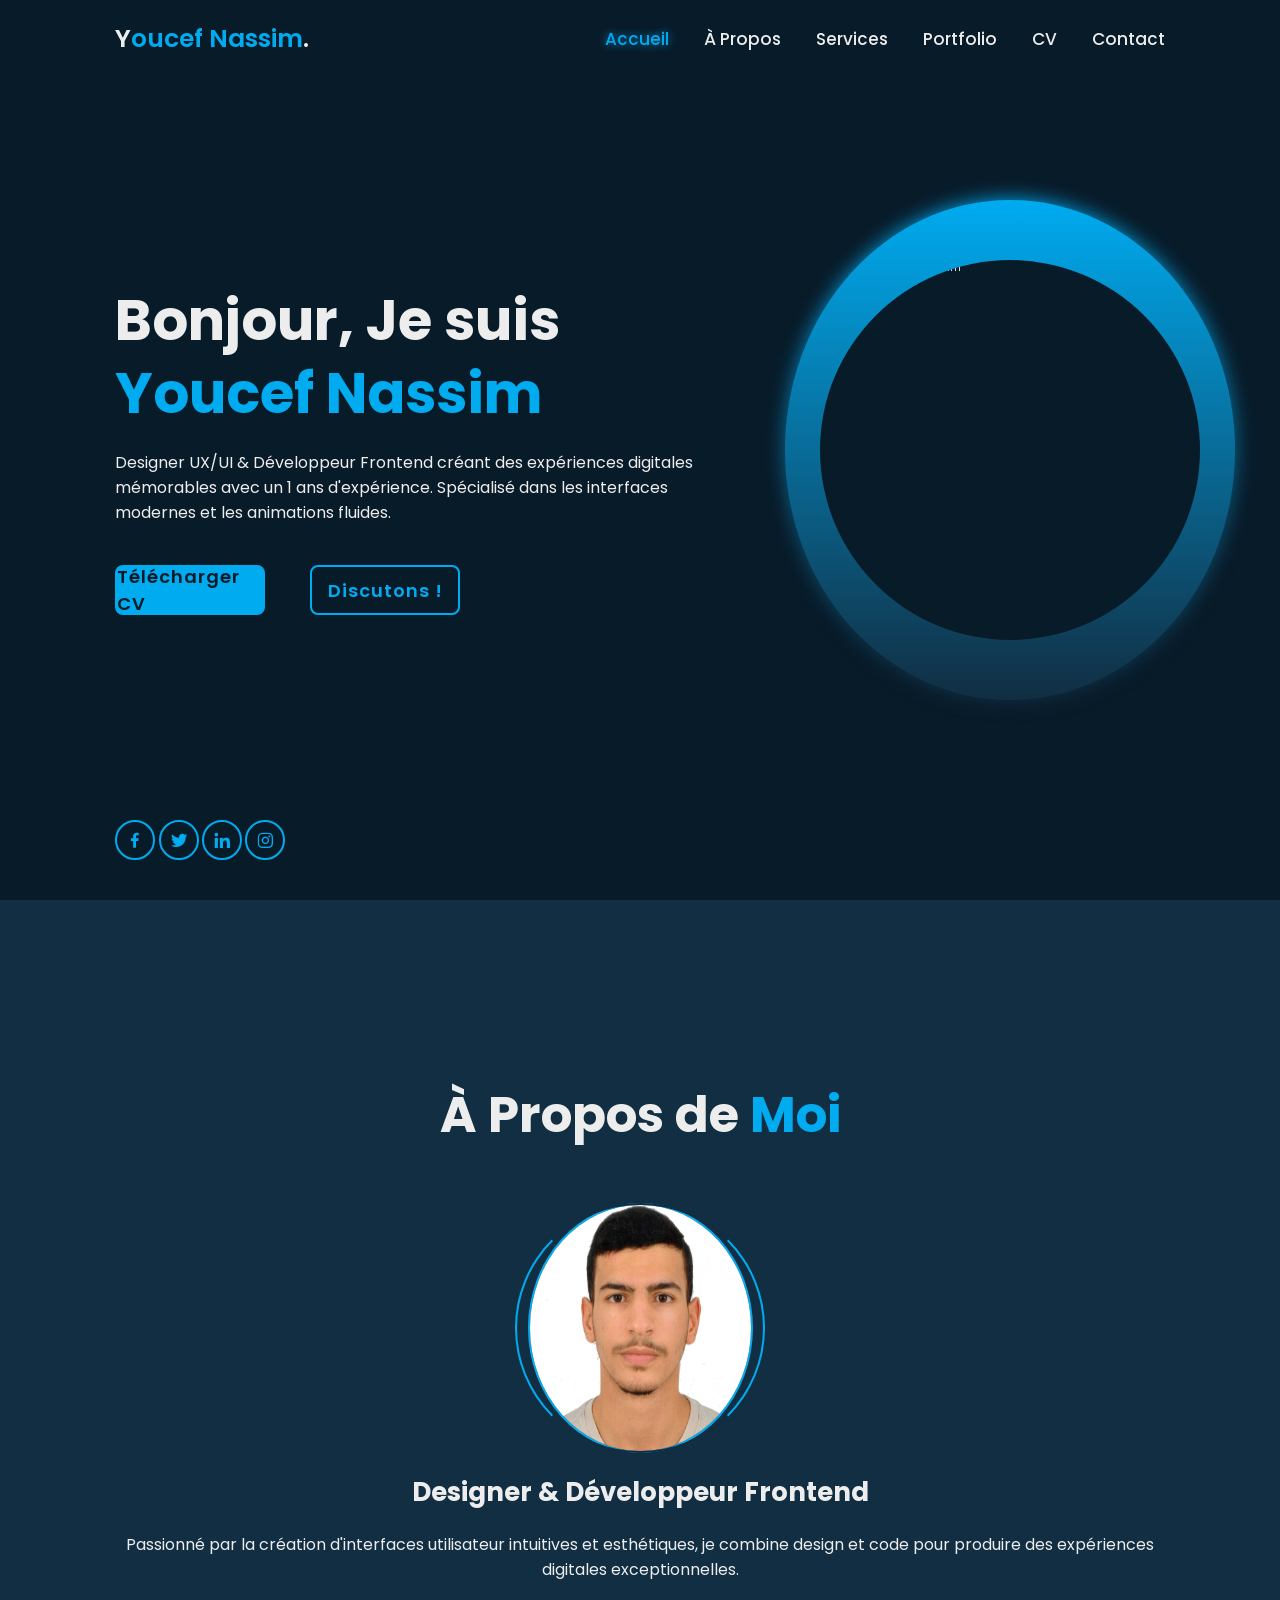
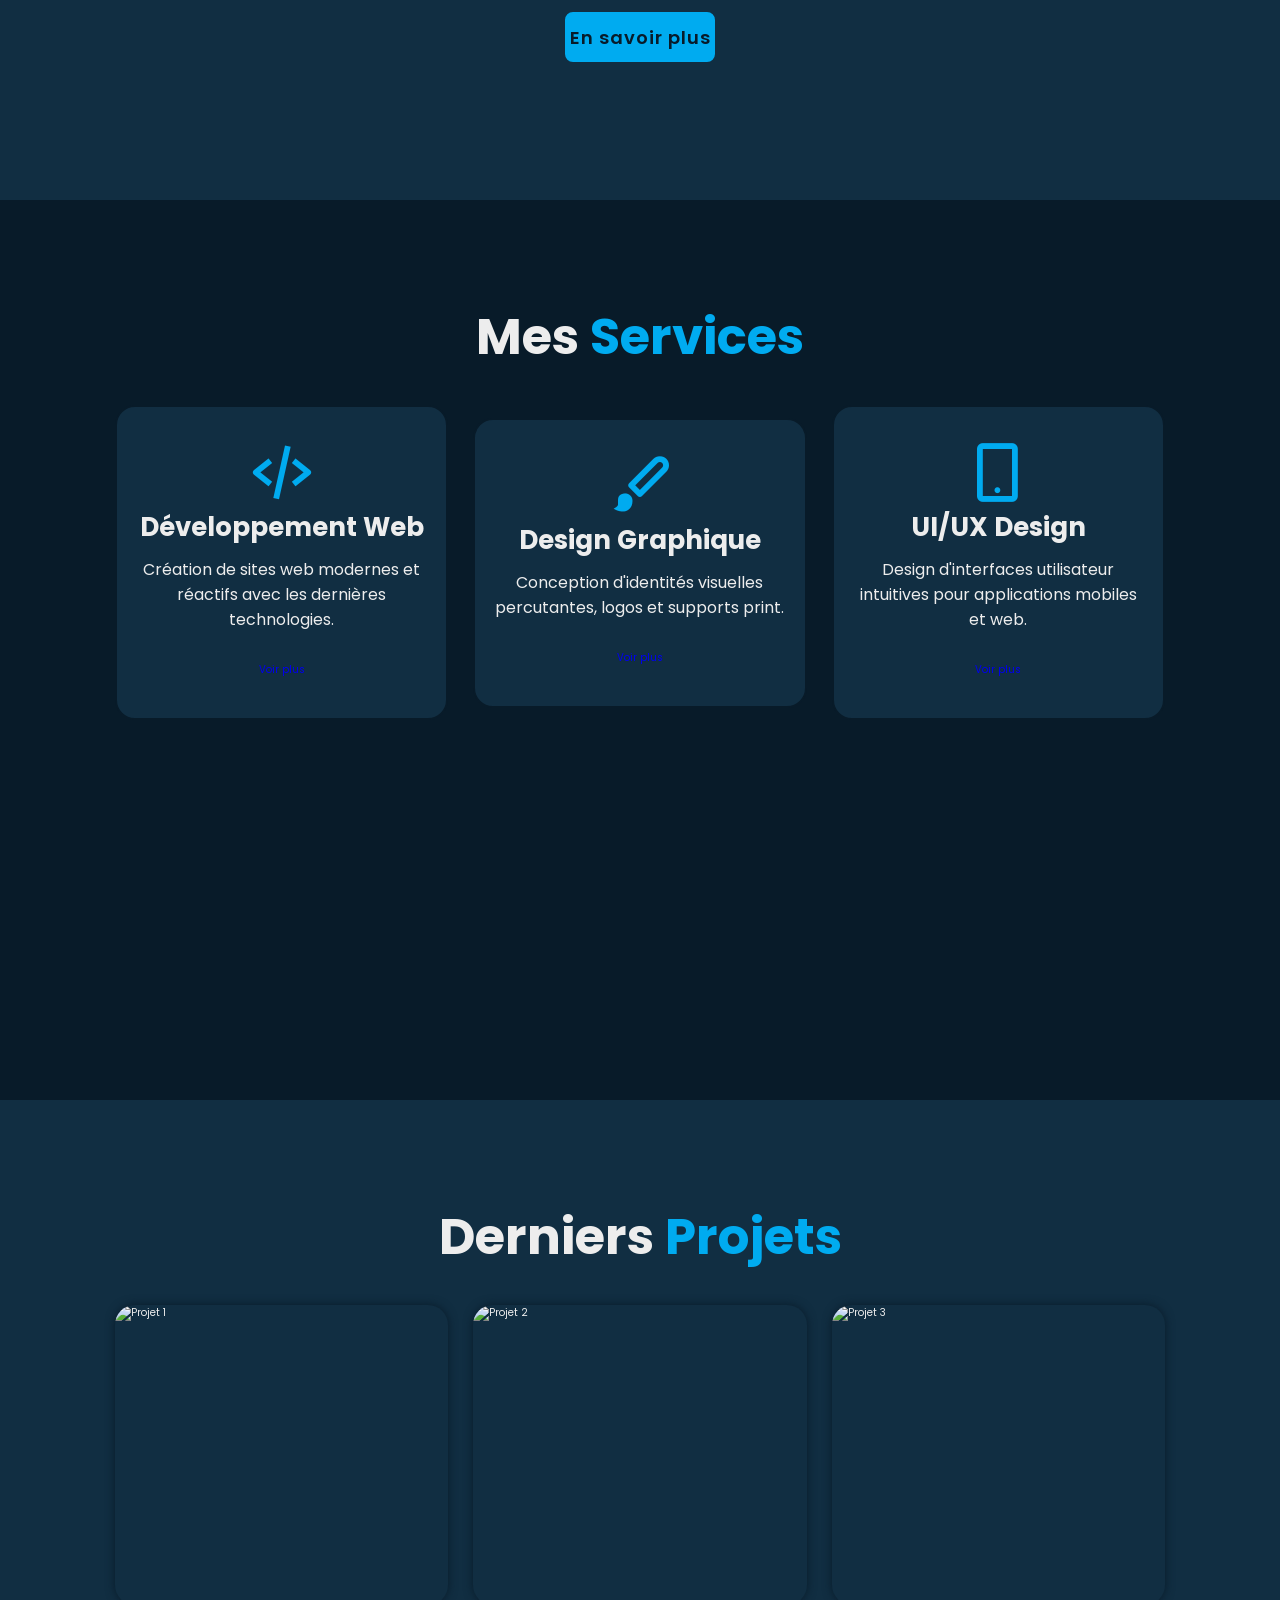
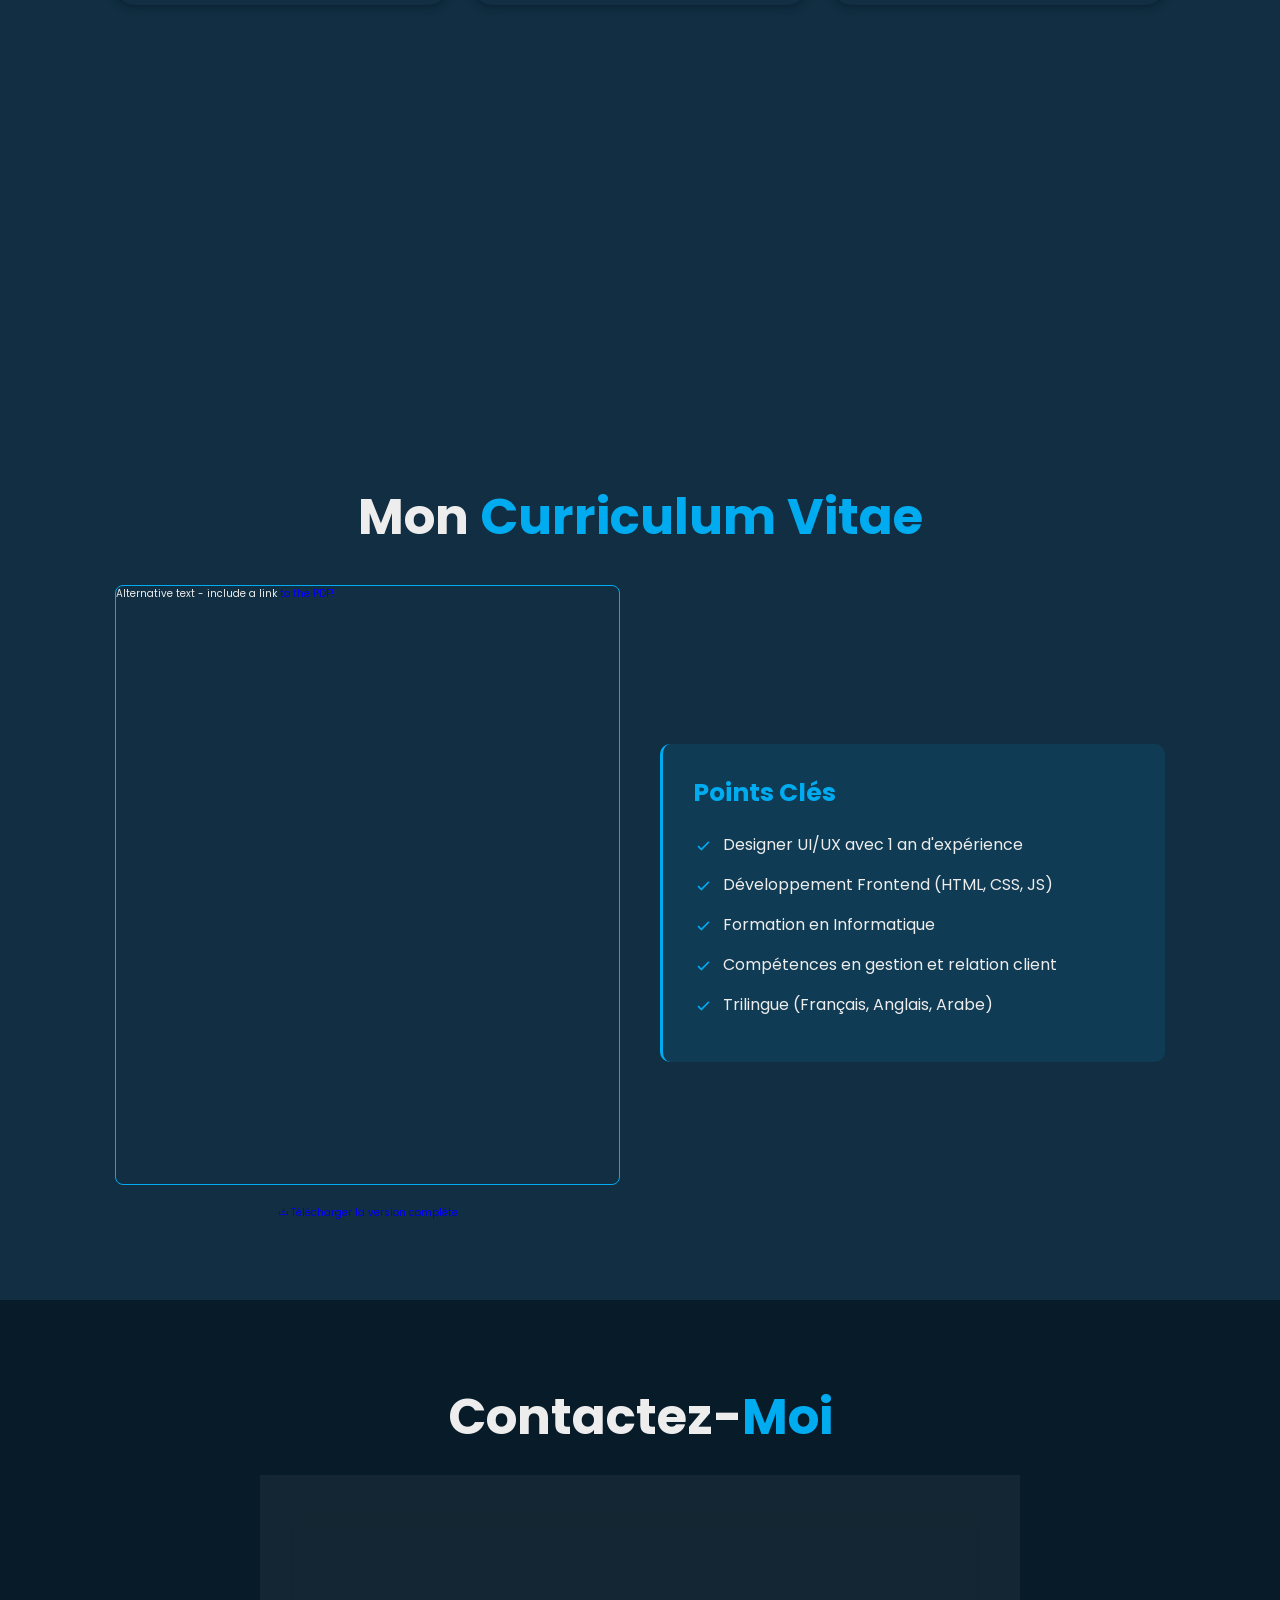
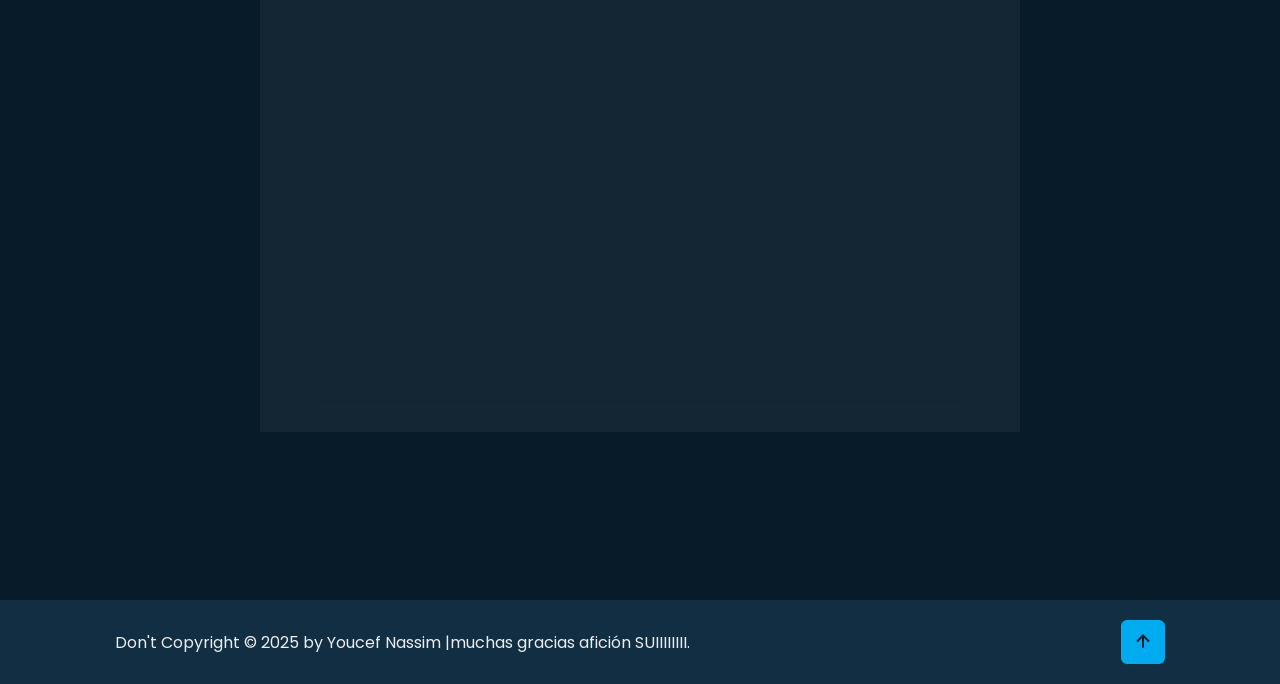
==== commit 5156cfc7: "index.html" ====
--- a/Portfolio5/index.html
+++ b/Portfolio5/index.html
@@ -49,7 +49,7 @@
                 <span></span>
                 <span></span>
                 <div class="image">
-                    <img src="assets/m1.png" alt="Photo de Youcef Nassim" width="380" height="380">
+                    <img src="71.jpg" alt="Photo de Youcef Nassim" width="380" height="380">
                 </div>
             </div>
         </div>
@@ -101,14 +101,14 @@
         <h2 class="heading">Derniers <span>Projets</span></h2>
         <div class="portfolio-container">
             <div class="portfolio-box">
-                <img src="img/2.jpg" alt="Projet 1" width="300" height="300">
+                <img src="2.jpg" alt="Projet 1" width="300" height="300">
                 <div class="portfolio-layer">
                     <h4>Hacker</h4>
                     <a href="#"><i class='bx bx-link-external'></i></a>
                 </div>
             </div>
             <div class="portfolio-box">
-                <img src="img/3.jpg" alt="Projet 2" width="300" height="300">
+                <img src="3.jpg" alt="Projet 2" width="300" height="300">
                 <div class="portfolio-layer">
                     <h4>Cyber sécurité</h4>
                     <p>photo d'une étude la Cyber sécurité</p>
@@ -116,7 +116,7 @@
                 </div>
             </div>
             <div class="portfolio-box">
-                <img src="img/6.jpg" alt="Projet 3" width="300" height="300">
+                <img src="6.jpg" alt="Projet 3" width="300" height="300">
                 <div class="portfolio-layer">
                     <h4>Chifa stat</h4>
                     <p>Logiciel du getion du stock des produit pharmaceutique.</p>
@@ -132,7 +132,7 @@
         <div class="cv-container">
             <div class="cv-preview">
                 <div class="pdf-container">
-                    <object data="img/CV_Youcef_Nassim.pdf" type="application/pdf" width="100%" height="600px">
+                    <object data="cv-screenshot.jpg" type="application/pdf" width="100%" height="600px">
                         <p>Alternative text - include a link <a href="img/CV_Youcef_Nassim.pdf">to the PDF!</a></p>
                     </object>
                 </div>
--- a/Portfolio5/style.css
+++ b/Portfolio5/style.css
@@ -613,17 +613,68 @@
     transform: translateY(-5px);
 }
 
-/* Responsive */
-@media (max-width: 768px) {
-    .contact .input-box {
-        grid-template-columns: 1fr;
-    }
-    
-    .contact form {
-        padding: 2rem;
-    }
-}
-
+/* Section CV */
+.cv {
+    background: var(--second-bg-color);
+    padding: 8rem 9% 4rem;
+}
+
+.cv-container {
+    display: grid;
+    grid-template-columns: 1fr 1fr;
+    gap: 4rem;
+    align-items: center;
+}
+
+.pdf-container {
+    height: 600px;
+    border: 1px solid var(--main-color);
+    border-radius: 8px;
+    overflow: hidden;
+    margin-bottom: 2rem;
+}
+
+.cv-download {
+    text-align: center;
+}
+
+.cv-highlights {
+    background: rgba(0, 171, 240, 0.1);
+    padding: 3rem;
+    border-radius: 1rem;
+    border-left: 3px solid var(--main-color);
+}
+
+.cv-highlights h3 {
+    font-size: 2.5rem;
+    margin-bottom: 2rem;
+    color: var(--main-color);
+}
+
+.cv-highlights ul {
+    list-style: none;
+}
+
+.cv-highlights li {
+    margin-bottom: 1.5rem;
+    font-size: 1.6rem;
+    display: flex;
+    align-items: center;
+    gap: 1rem;
+}
+
+.cv-highlights i {
+    color: var(--main-color);
+    font-size: 2rem;
+}
+
+.cv-image {
+    width: 100%;
+    border: 1px solid var(--main-color);
+    border-radius: 8px;
+    margin-bottom: 2rem;
+    box-shadow: 0 4px 15px rgba(0, 171, 240, 0.2);
+}
 
 /* Footer */
 .footer {
@@ -689,15 +740,12 @@
     .header {
         padding: 2rem 4%;
     }
-
     section {
         padding: 10rem 4% 2rem;
     }
-
     .home {
         padding: 0 4%;
     }
-
     .footer {
         padding: 2rem 4%;
     }
@@ -707,7 +755,6 @@
     #menu-icon {
         display: block;
     }
-
     .navbar {
         position: absolute;
         top: 100%;
@@ -719,35 +766,48 @@
         transition: .25s ease;
         transition-delay: .25s;
     }
-
     .navbar.active {
         left: 0;
         transition-delay: 0s;
     }
-
     .navbar a {
         display: block;
         font-size: 2rem;
         margin: 3rem 0;
     }
-
+    .home {
+        flex-direction: column;
+        text-align: center;
+        padding-top: 10rem;
+    }
+    .home-content {
+        margin-bottom: 3rem;
+    }
+    .home-img {
+        right: 0;
+        margin-top: 3rem;
+    }
     .home-content h1 {
         font-size: 5rem;
     }
-
     .home-img {
         width: 350px;
         height: 350px;
     }
-
     .image {
         width: 300px;
         height: 300px;
     }
-
     .services-container,
-    .portfolio-container {
+    .portfolio-container,
+    .cv-container {
         grid-template-columns: repeat(2, 1fr);
+    }
+    .contact .input-box {
+        grid-template-columns: 1fr;
+    }
+    .contact form {
+        padding: 2rem;
     }
 }
 
@@ -756,12 +816,10 @@
     .portfolio-container {
         grid-template-columns: 1fr;
     }
-
     .home-img {
         width: 300px;
         height: 300px;
     }
-
     .image {
         width: 250px;
         height: 250px;
@@ -772,16 +830,19 @@
     html {
         font-size: 50%;
     }
-
+    .home-content h1 {
+        font-size: 3.5rem;
+    }
+    .text-animate h3 {
+        font-size: 2rem;
+    }
     .contact form .input-box input {
         width: 100%;
     }
-
     .home-img {
         width: 250px;
         height: 250px;
     }
-
     .image {
         width: 200px;
         height: 200px;
@@ -793,155 +854,15 @@
         width: 220px;
         height: 220px;
     }
-
     .image {
         width: 180px;
         height: 180px;
     }
-
     .footer {
         flex-direction: column-reverse;
     }
-
     .footer p {
         text-align: center;
         margin-top: 2rem;
     }
 }
-/* Section CV */
-.cv {
-    background: var(--second-bg-color);
-    padding: 8rem 9% 4rem;
-}
-
-.cv-container {
-    display: grid;
-    grid-template-columns: 1fr 1fr;
-    gap: 4rem;
-    align-items: center;
-}
-
-.cv-preview {
-    background: rgba(0, 0, 0, 0.2);
-    border-radius: 1rem;
-    padding: 2rem;
-    box-shadow: 0 0 2rem rgba(0, 171, 240, 0.1);
-}
-
-.cv-preview embed {
-    border-radius: 0.5rem;
-    margin-bottom: 2rem;
-    border: 1px solid rgba(0, 171, 240, 0.3);
-}
-
-.cv-highlights {
-    background: rgba(0, 171, 240, 0.1);
-    padding: 3rem;
-    border-radius: 1rem;
-    border-left: 3px solid var(--main-color);
-}
-
-.cv-highlights h3 {
-    font-size: 2.5rem;
-    margin-bottom: 2rem;
-    color: var(--main-color);
-}
-
-.cv-highlights ul {
-    list-style: none;
-}
-
-.cv-highlights li {
-    margin-bottom: 1.5rem;
-    font-size: 1.6rem;
-    display: flex;
-    align-items: center;
-    gap: 1rem;
-}
-
-.cv-highlights i {
-    color: var(--main-color);
-    font-size: 2rem;
-}
-
-.cv-download {
-    text-align: center;
-}
-
-.cv-download .btn {
-    display: inline-flex;
-    align-items: center;
-    gap: 0.5rem;
-}
-
-@media (max-width: 768px) {
-    .cv-container {
-        grid-template-columns: 1fr;
-    }
-}
-/* Section CV */
-.cv {
-    background: var(--second-bg-color);
-    padding: 8rem 9% 4rem;
-}
-
-.cv-container {
-    display: grid;
-    grid-template-columns: 1fr 1fr;
-    gap: 4rem;
-    align-items: center;
-}
-
-.pdf-container {
-    height: 600px;
-    border: 1px solid var(--main-color);
-    border-radius: 8px;
-    overflow: hidden;
-    margin-bottom: 2rem;
-}
-
-.cv-download {
-    text-align: center;
-}
-
-.cv-highlights {
-    background: rgba(0, 171, 240, 0.1);
-    padding: 3rem;
-    border-radius: 1rem;
-    border-left: 3px solid var(--main-color);
-}
-
-.cv-highlights h3 {
-    font-size: 2.5rem;
-    margin-bottom: 2rem;
-    color: var(--main-color);
-}
-
-.cv-highlights ul {
-    list-style: none;
-}
-
-.cv-highlights li {
-    margin-bottom: 1.5rem;
-    font-size: 1.6rem;
-    display: flex;
-    align-items: center;
-    gap: 1rem;
-}
-
-@media (max-width: 768px) {
-    .cv-container {
-        grid-template-columns: 1fr;
-    }
-    
-    .pdf-container {
-        height: 400px;
-    }
-}
-.cv-image {
-    width: 100%;
-    border: 1px solid var(--main-color);
-    border-radius: 8px;
-    margin-bottom: 2rem;
-    box-shadow: 0 4px 15px rgba(0, 171, 240, 0.2);
-}
